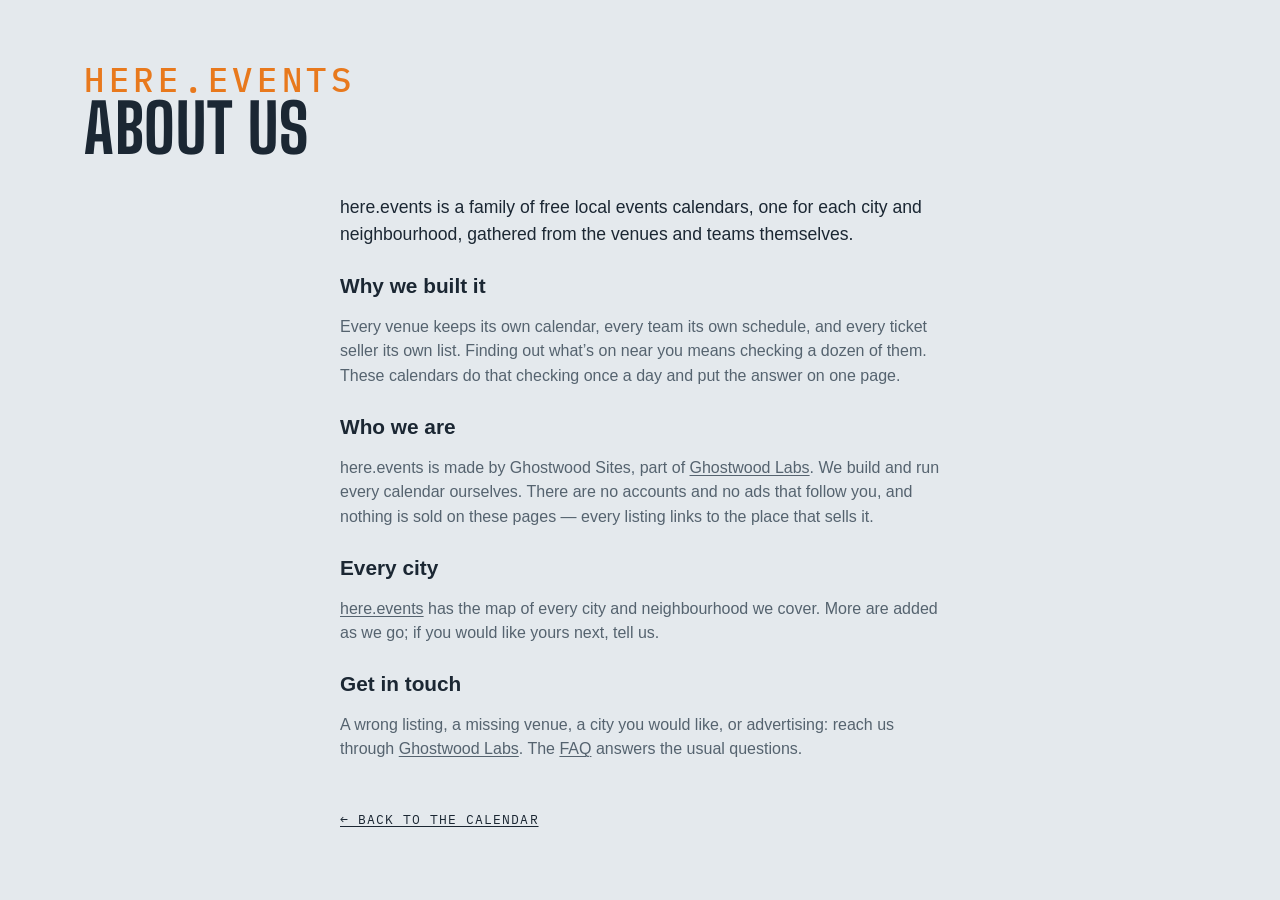
==== site/about.html @ 97870ac3 "Sources and About Us as their own pages, FAQ the same on every site, More Cities centred Co-Authored" ====
<!DOCTYPE html>
<html lang="en">
<head>
<meta charset="utf-8">
<meta name="viewport" content="width=device-width, initial-scale=1, viewport-fit=cover">
<meta name="theme-color" media="(prefers-color-scheme: light)" content="#edf1f4">
<meta name="theme-color" media="(prefers-color-scheme: dark)" content="#141a20">
<script>
  try {
    var t = localStorage.getItem('lqa-theme');
    var PHONE = '(max-width: 640px), (pointer: coarse) and (max-height: 500px)';
    if ((t === 'light' || t === 'dark') && !matchMedia(PHONE).matches) document.documentElement.dataset.theme = t;
  } catch (e) { /* no storage — system it is */ }
</script>
<title>About Us — here.events</title>
<meta name="description" content="About here.events: free local events calendars for each city and neighbourhood, gathered from the venues and teams themselves.">
<link rel="icon" href="favicon.svg" type="image/svg+xml">
<link rel="preconnect" href="https://fonts.googleapis.com">
<link rel="preconnect" href="https://fonts.gstatic.com" crossorigin>
<link href="https://fonts.googleapis.com/css2?family=Big+Shoulders:opsz,wght@10..72,500;10..72,700&family=IBM+Plex+Mono:wght@400;500&display=swap" rel="stylesheet">
<link rel="stylesheet" href="styles.css?v=__V__">
<script src="city.js?v=__V__"></script>
</head>
<body>

<!-- the Ghostwood Labs mark, drawn once; the masthead and the footer <use> it -->
<svg width="0" height="0" style="position:absolute" aria-hidden="true">
  <symbol id="gw-mark" viewBox="0 0 576 576">
    <g fill="none" stroke="currentColor" stroke-width="24" stroke-linecap="round" stroke-linejoin="round">
      <path d="M300.19 51.03A26 26 0 0 1 275.81 51.03L235.63 29.71A26 26 0 0 0 210.57 30.08L103.63 91.02A26 26 0 0 0 90.5 113.61L90.5 161.4A26 26 0 0 1 77.38 183.98L39.62 205.52A26 26 0 0 0 26.5 228.1L26.5 347.9A26 26 0 0 0 39.62 370.48L77.38 392.02A26 26 0 0 1 90.5 414.6L90.5 462.39A26 26 0 0 0 103.63 484.98L210.57 545.92A26 26 0 0 0 235.63 546.29L275.81 524.97A26 26 0 0 1 300.19 524.97L340.37 546.29A26 26 0 0 0 365.43 545.92L472.37 484.98A26 26 0 0 0 485.5 462.39L485.5 414.6A26 26 0 0 1 498.62 392.02L536.38 370.48A26 26 0 0 0 549.5 347.9L549.5 228.1A26 26 0 0 0 536.38 205.52L498.62 183.98A26 26 0 0 1 485.5 161.4L485.5 113.61A26 26 0 0 0 472.37 91.02L365.43 30.08A26 26 0 0 0 340.37 29.71L300.19 51.03Z"/>
      <path d="M288 57.5L288 177.5"/>
      <path d="M288 518.5L288 403.5"/>
      <path d="M90.5 176.5L144.63 204.58A26 26 0 0 0 169.19 204.26L209.58 181.92A26 26 0 0 0 223 159.17L223 101.5L158.5 137.5"/>
      <path d="M485.5 176.5L431.37 204.58A26 26 0 0 1 406.81 204.26L366.42 181.92A26 26 0 0 1 353 159.17L353 101.5L417.5 137.5"/>
      <path d="M157 211L157 287.5"/>
      <path d="M419 211L419 287.5"/>
      <path d="M90.5 399.5L144.63 371.42A26 26 0 0 1 169.19 371.74L209.58 394.08A26 26 0 0 1 223 416.83L223 474.5L158.5 438.5"/>
      <path d="M485.5 399.5L431.37 371.42A26 26 0 0 0 406.81 371.74L366.42 394.08A26 26 0 0 0 353 416.83L353 474.5L417.5 438.5"/>
      <path d="M26.5 288L92 325.5L92 250.5"/>
      <path d="M549.5 288L484 325.5L484 250.5"/>
    </g>
  </symbol>
</svg>

<!-- About us (Steve, 2026-10-29: "Create an about us section just to the left of FAQ, make it work
     the same"): one shared page for every city, word for word, like the FAQ. Styled by .ad-page. -->
<header class="masthead">
  <div class="masthead-text">
    <p class="eyebrow">here.events</p>
    <h1>About Us</h1>
  </div>
</header>
<main class="ad-page about-page">
  <p class="ad-lead">here.events is a family of free local events calendars, one for each city and neighbourhood, gathered from the venues and teams themselves.</p>

  <h2>Why we built it</h2>
  <p>Every venue keeps its own calendar, every team its own schedule, and every ticket seller its own list. Finding out what’s on near you means checking a dozen of them. These calendars do that checking once a day and put the answer on one page.</p>

  <h2>Who we are</h2>
  <p>here.events is made by Ghostwood Sites, part of <a href="https://ghostwoodlabs.com/" rel="noopener">Ghostwood Labs</a>. We build and run every calendar ourselves. There are no accounts and no ads that follow you, and nothing is sold on these pages — every listing links to the place that sells it.</p>

  <h2>Every city</h2>
  <p><a href="https://here.events/">here.events</a> has the map of every city and neighbourhood we cover. More are added as we go; if you would like yours next, tell us.</p>

  <h2>Get in touch</h2>
  <p>A wrong listing, a missing venue, a city you would like, or advertising: reach us through <a href="https://ghostwoodlabs.com/" rel="noopener">Ghostwood Labs</a>. The <a href="faq.html">FAQ</a> answers the usual questions.</p>

  <a class="ad-back" href="./">← Back to the calendar</a>
</main>
</body>
</html>
---- site/styles.css ----
/* Lower Queen Anne Events — overcast-sky palette, marquee display type. */

:root {
  --sky: #e4e9ed;        /* overcast paper (a step down from #edf1f4, Steve 2026-10-12: "a little less glaring") */
  --mist: #f7f9fb;       /* card surface (was pure white) */
  --ink: #1b2733;        /* Puget ink */
  --ink-soft: #55636f;
  --ink-bright: #1b2733; /* the logo: pure white in the dark palette, ink here */
  --line: #c3ccd4;
  --gold: #e8791d;       /* Space Needle "Galaxy Gold" */
  --gold-soft: #fbe9d8;
  /* Color coding is muted (a step back from the pure primaries) and each
     group keeps to its own family so a dot or stripe reads as what it is:
     venues are cool (blue → violet → teal), event types are warm (yellow →
     orange → red → pink). */
  /* venue hues (chips, grid ticks, agenda tags): a sweep from teal through
     blue and violet to magenta, neighbors alternating light and dark */
  /* all three families sit a step back from the pure primaries: the same
     hues, less glare, so the stripes and ticks read after the titles */
  --v-chi: #9e2e2e; --v-baxter: #2e9e4f; --v-orpheum: #6f2e9e; --v-holland: #9e902e; --v-steelhouse: #2e8b9e; --v-astro: #9e2e6b;
  --v-libertyfirst: #4a9e2e; --v-slowdown: #332e9e; --v-waitingroom: #9e532e; --v-werner: #2e9e74; --v-morrison: #952e9e; --v-memorial: #879e2e;
  --v-pinnacle: #2e669e; --v-devaney: #9e2e45; --v-lied: #2e9e37; --v-bourbon: #582e9e; --v-royalgrove: #9e792e; --v-icebox: #2e9e9a;
  --venue-text: 72%;     /* how much of the venue hue the card's venue label keeps (light mode) */
  --tint: 26%;           /* the venue wash behind a series card (light mode; 13% in the dark palette) */
  --row-a: #f3f6f8; --row-b: #d6dde3; /* the list's rows alternate light and dark grey; only a series keeps its venue's hue (Steve, 2026-10-20) */
  /* event-type hues (calendar ticks, agenda right edge): concerts salmon and
     arts crimson keep clear of the brand orange; movies slate = "quiet" */
  --t-concert: #d9664f;
  --t-sports: #d4b106;
  --t-arts: #b8303f;
  --t-movie: #7a8a99;
  --t-community: #d63f9c;
  --t-expo: #2a9d8f;      /* conventions & expos: turquoise, the one hue the types didn't use */
  --t-bar: #c28a12;       /* bar nights: amber, an ale between the sports yellow and concert salmon */
  --alert: #e02b26;       /* cancelled / postponed notes: plain bright red */
  --barh-base: 3.4rem;   /* the pinned filter bar's height (chips 2.25rem + padding) */
  --titleh: 1.7rem;      /* the bar's title line (1.2rem + .5rem gap), added while scrolled */
  --barh: var(--barh-base); /* what the sticky things below the bar offset by */
  --rule: color-mix(in srgb, var(--line), var(--ink-soft)); /* list dividers: a step brighter than --line */
  /* the scorebug (the live game block, .tf-bug): a light panel in this theme, the broadcast's charcoal in the dark one (Steve, 2026-10-12: the charcoal panel on the light card looked bad) */
  --bug-bg: #f9fafb; --bug-frame: #c9d2da; --bug-ink: #1b2733; --bug-soft: #55636f; --bug-dim: #7c8894; --bug-rowline: #d5dce3; --bug-off: #b3bcc5; --bug-muted: #6b7784; --bug-score-bg: #ffffff; --bug-shadow: rgba(15, 25, 35, .10); --bug-redzone: #c8261f;
  --bug-bw: 1px; --frame: var(--line); --frame-w: 1px; /* the game block's frame and the bug's rules: hairlines in the card's line colour here, the 2px broadcast frame in the dark theme (Steve, 2026-10-12: "soften … the borders in general") */
  --cell-mix: 22%; --cell-ink: var(--ink); --cell-bar: 4px; --cell-shadow: none; /* the bug's team cells: a wash of the club colour with a bar of it at the left and ink type, instead of the solid cell ("soften the colors here") */
  --tick-mix: var(--ink); --tick-pct: 65%; /* the refresh countdown ring: the club's colour mixed toward ink here, toward white on the dark ground (the mix itself is written in the .tf-refresh rule: a token holding var(--team-2) would resolve here on :root, where no club colour exists, and come out empty) */
  --dot: color-mix(in srgb, var(--ink-soft) 40%, transparent); /* the dotted underline under the watch strip's links */
  --display: "Big Shoulders", "Arial Narrow", sans-serif;
  --body: -apple-system, BlinkMacSystemFont, "Segoe UI", "Helvetica Neue", sans-serif;
  --mono: "IBM Plex Mono", ui-monospace, Menlo, monospace;
}
/* Dark palette. Applies when the system prefers dark and the visitor hasn't
   picked Light, or whenever they've picked Dark (the toggle sets
   data-theme on <html>; "system" leaves it unset). The two blocks must
   stay identical — CSS has no way to give one ruleset two unrelated
   conditions. */
@media (prefers-color-scheme: dark) {
  :root:not([data-theme="light"]) {
    color-scheme: dark;
    --sky: #141a20; --mist: #1d252e; --ink: #e8edf1; --ink-soft: #9aa7b2; --ink-bright: #ffffff;
    --line: #333f4a; --gold: #f08a33; --gold-soft: #3a2a1a;
    --v-chi: #ea8686; --v-baxter: #86eaa3; --v-orpheum: #c086ea; --v-holland: #eadd86; --v-steelhouse: #86d9ea; --v-astro: #ea86bc;
    --v-libertyfirst: #9fea86; --v-slowdown: #8a86ea; --v-waitingroom: #eaa786; --v-werner: #86eac4; --v-morrison: #e186ea; --v-memorial: #d5ea86;
    --v-pinnacle: #86b7ea; --v-devaney: #ea869a; --v-lied: #86ea8e; --v-bourbon: #ab86ea; --v-royalgrove: #eac886; --v-icebox: #86eae6;
    --venue-text: 100%; --tint: 13%;
    --row-a: #1e252c; --row-b: #2c343c;
    --t-concert: #f0806a; --t-sports: #f2d21b; --t-arts: #d63a4f;
    --t-movie: #8b9db0; --t-community: #e660a8; --t-expo: #4fd1c5; --t-bar: #e3ad3c; --alert: #ff4b3e;
    --bug-bg: #2b2d30; --bug-frame: #c9cdd2; --bug-ink: #f4f4f4; --bug-soft: #d5d8dc; --bug-dim: #b9bec4; --bug-rowline: #5c6167; --bug-off: #6a6d72; --bug-muted: #4a4f56; --bug-score-bg: #fafafa; --bug-shadow: rgba(0, 0, 0, .35); --bug-redzone: #ff7b7b;
  --bug-bw: 2px; --frame: var(--ink-soft); --frame-w: 2px; --cell-mix: 100%; --cell-ink: #fff; --cell-bar: 0px; --cell-shadow: 0 1px 2px rgba(0, 0, 0, .5);
    --bug-bw: 2px; --frame: var(--ink-soft); --frame-w: 2px; --cell-mix: 100%; --cell-ink: #fff; --cell-bar: 0px; --cell-shadow: 0 1px 2px rgba(0, 0, 0, .5);
    --tick-mix: white; --tick-pct: 45%;
    --dot: color-mix(in srgb, var(--ink-soft) 60%, transparent);
  }
}
:root[data-theme="dark"] {
  color-scheme: dark;
  --sky: #141a20; --mist: #1d252e; --ink: #e8edf1; --ink-soft: #9aa7b2; --ink-bright: #ffffff;
  --line: #333f4a; --gold: #f08a33; --gold-soft: #3a2a1a;
  --v-chi: #ea8686; --v-baxter: #86eaa3; --v-orpheum: #c086ea; --v-holland: #eadd86; --v-steelhouse: #86d9ea; --v-astro: #ea86bc;
  --v-libertyfirst: #9fea86; --v-slowdown: #8a86ea; --v-waitingroom: #eaa786; --v-werner: #86eac4; --v-morrison: #e186ea; --v-memorial: #d5ea86;
  --v-pinnacle: #86b7ea; --v-devaney: #ea869a; --v-lied: #86ea8e; --v-bourbon: #ab86ea; --v-royalgrove: #eac886; --v-icebox: #86eae6;
  --venue-text: 100%; --tint: 13%;
  --row-a: #1e252c; --row-b: #2c343c;
  --t-concert: #f0806a; --t-sports: #f2d21b; --t-arts: #d63a4f;
  --t-movie: #8b9db0; --t-community: #e660a8; --t-expo: #4fd1c5; --t-bar: #e3ad3c; --alert: #ff4b3e;
  --bug-bg: #2b2d30; --bug-frame: #c9cdd2; --bug-ink: #f4f4f4; --bug-soft: #d5d8dc; --bug-dim: #b9bec4; --bug-rowline: #5c6167; --bug-off: #6a6d72; --bug-muted: #4a4f56; --bug-score-bg: #fafafa; --bug-shadow: rgba(0, 0, 0, .35); --bug-redzone: #ff7b7b;
  --tick-mix: white; --tick-pct: 45%;
  --dot: color-mix(in srgb, var(--ink-soft) 60%, transparent);
}
:root[data-theme="light"] { color-scheme: light; }

* { box-sizing: border-box; }
html { scroll-behavior: smooth; overflow-x: clip; } /* clip: the footer bleeds to the viewport edges */
@media (prefers-reduced-motion: reduce) { html { scroll-behavior: auto; } }
/* the page is 62rem wide, and steps wider on big screens so event names
   get a single line: the calendar column is fixed, so all of the extra
   width goes to the cards (the footer line follows) */
:root { --pagew: 62rem; }
@media (min-width: 1180px) { :root { --pagew: 72rem; } }
@media (min-width: 1360px) { :root { --pagew: 80rem; } }
body {
  /* no bottom padding: the sticky footer is the page's last thing, and any
     padding here would show as a blank band under it once the list is short.
     A column flex at least a viewport tall, so a short page (the Teams view
     with one team) still puts the footer at the bottom edge */
  display: flex; flex-direction: column; min-height: 100vh; min-height: 100dvh;
  margin: 0 auto; padding: 0 1.25rem; max-width: var(--pagew);
  background: var(--sky); color: var(--ink);
  font: 16px/1.55 var(--body);
}
/* flex items refuse to shrink below their content's minimum width, so one
   unwrappable line (a TV listing, the compact bar's title) would push a whole
   section past a phone's edge; let them shrink like blocks */
body > * { min-width: 0; }
a { color: inherit; text-underline-offset: 2px; }
:focus-visible { outline: 2px solid var(--ink-soft); outline-offset: 2px; }

/* ---- masthead ---- */
.masthead {
  display: flex; flex-wrap: wrap; gap: 1.5rem; align-items: flex-end;
  justify-content: space-between; padding: 2.5rem 0 1rem;
}
.eyebrow {
  font-family: var(--mono); font-size: .8rem; letter-spacing: .12em;
  text-transform: uppercase; color: var(--gold); margin: 0 0 .3rem;
}
h1 {
  font-family: var(--display); font-weight: 700; font-size: clamp(2.6rem, 7vw, 4.2rem);
  line-height: .92; text-transform: uppercase; letter-spacing: .01em; margin: 0;
}
.masthead-text { min-width: 0; max-width: 100%; } /* a flex item would grow to its widest line and push past a phone's edge */
/* "More Cities" (See All until 2026-10-13, Other Places until 2026-10-18): the pill before the theme pill, to the same map (Steve, 2026-10-12); in the pinned bar the chip's text folds away and the map glyph stays */
/* Add To My Calendar: the first of the masthead's tools (Steve, 2026-10-26, "should move here" — beside More Cities; in the bar from 2026-09-16 until then), sized like the More Cities pill beside it */
.masthead-tools #subscribeBtn { order: 3; display: inline-flex; align-items: center; gap: .45rem; min-height: calc(1.7rem + 8px); padding: 0 .95em; }
.masthead-tools #subscribeBtn svg { width: 1rem; height: 1rem; flex: none; }
.masthead-tools #subscribeBtn:hover { border-color: var(--ink-soft); }
.bar-title .masthead-tools #subscribeBtn { min-height: 1.7rem; padding: 0 .5em; } /* icon-only in the title line, like the pill (the label rule is .bar-title .masthead-tools .chip span) */
.masthead-tools .see-all { order: 4; display: inline-flex; align-items: center; gap: .45rem; min-height: calc(1.7rem + 8px); padding: 0 .95em; text-decoration: none; }
.masthead-tools .see-all svg { width: 1rem; height: 1rem; fill: none; stroke: currentColor; stroke-width: 1.6; stroke-linejoin: round; stroke-linecap: round; }
.masthead-tools .see-all:hover { border-color: var(--ink-soft); }
.bar-title .masthead-tools .see-all { min-height: 1.7rem; padding: 0 .5em; }
/* the mark and the name as one thing: the mark stretches to the text's
   height (eyebrow + title) and keeps square, in the footer mark's white */
.masthead { --mast-title: clamp(2.6rem, 7vw, 4.2rem); } /* the title's size; the eyebrow and the mark are cut from it */
.masthead h1 { font-size: var(--mast-title); }
/* the picture (Steve, 2026-09-21: line art, the Needle's crown the focus):
   the top of the Space Needle from the Highsmith aerial, traced to single
   smooth lines at build (a gradient-magnitude pass over the photo, see the
   memory note), a 4.5:1 window from the spire tip to the Queen Anne treeline
   with the Needle centred and the Cascades ridge behind
   (design/lqa-masthead-lines-gen.py). The
   drawing is a luminance mask (masthead-lines.png, white = line) over a box
   of ink, so the lines are the palette's own ink in either theme. A band
   behind the masthead, the Needle toward the right, dissolving into the page
   on every side — no hard edge where the art stops (Steve, 2026-09-21) */
.masthead { min-height: 11rem; overflow: hidden; isolation: isolate; } /* a slim band (Steve, 2026-09-20: minimal) */
.masthead-photo { /* the drawing fills the gap between the name and the theme pill (Steve, 2026-10-05: "in all the modes try to make it fill this space"): a flex item between them, as tall as the band (the negative margins reach over the band's padding) */
  order: 1; flex: 1 1 0; align-self: stretch; min-width: 0; z-index: -1;
  margin: -2.5rem 0 -1rem; pointer-events: none;
  background: #fff; opacity: .9; /* white lines on the dark palette, black on the light one (Steve: "white and black with antialiasing") */
  -webkit-mask-image: url(masthead-lines.png), linear-gradient(to right, transparent 0%, #000 10%, #000 92%, transparent 100%), linear-gradient(to bottom, #000 0%, #000 58%, transparent 100%);
  mask-image: url(masthead-lines.png), linear-gradient(to right, transparent 0%, #000 10%, #000 92%, transparent 100%), linear-gradient(to bottom, #000 0%, #000 58%, transparent 100%);
  -webkit-mask-size: auto 100%, 100% 100%, 100% 100%; mask-size: auto 100%, 100% 100%, 100% 100%; /* the drawing at the band's height, however wide the gap: the Needle stays whole, the ridge beside it shows as far as the gap allows */
  -webkit-mask-position: 50% 0%, 0 0, 0 0; mask-position: 50% 0%, 0 0, 0 0; /* the Needle is at the drawing's centre, so its spire is the centre of the gap at every width (Steve, 2026-10-05: "make the center the top of the needle") */
  -webkit-mask-repeat: no-repeat; mask-repeat: no-repeat;
  mask-mode: luminance, alpha, alpha;
  -webkit-mask-composite: source-in; mask-composite: intersect;
}
.masthead-tools { order: 2; }
:root[data-theme="light"] .masthead-photo { background: #000; opacity: .7; }
@media (prefers-color-scheme: light) { :root:not([data-theme="dark"]) .masthead-photo { background: #000; opacity: .7; } }
.masthead-text { position: relative; }
.masthead .eyebrow { font-size: calc(var(--mast-title) * .5); font-weight: 500; letter-spacing: .14em; margin-bottom: .1rem; line-height: 1; } /* "Seattle": half the title's size (Steve, 2026-09-16: twice the quarter it was), a shade bolder */
/* the masthead's tools (Steve, 2026-09-14): Add To My Calendar (back here
   2026-10-26), the More Cities pill and the theme pill at the masthead's
   right end — the bar below keeps its room for the switch, filters, search,
   the clubs and the season calendar chip */
.masthead { position: relative; }
.masthead-tools { display: flex; align-items: center; gap: .6rem; flex: none; margin-left: auto; }
.sub { color: var(--ink-soft); max-width: 34rem; margin: .8rem 0 0; }

.updated { /* the "Updated …" stamp: an eyebrow line under the title, spaced like the one above it */
  margin: .3rem 0 0; min-height: 1em;
}
/* Solid-ink pill with the page background as its text — a dark pill in
   light mode, a light one in dark — softened on hover (the event sheet's
   Tickets button). */
.btn-cal {
  display: inline-flex; align-items: center; gap: .55em; margin: auto 0;
  font: 600 1rem/1 var(--body); color: var(--sky); background: var(--ink);
  border: 0; border-radius: 999px; padding: .85em 1.4em .85em 1.15em; cursor: pointer;
  transition: background .15s, color .15s;
}
.btn-cal svg { width: 1.15em; height: 1.15em; flex: none; }
.btn-cal:hover { background: var(--ink-soft); color: var(--sky); }
/* the subscribe pop: app.js placeSubscribePop fixes it under the masthead's
   Add To My Calendar button (right edges aligned); these are the fallback
   position and the look */
.pop {
  position: absolute; right: 0; top: calc(100% + 1.1rem); z-index: 10;
  width: min(18rem, 100%); background: var(--mist); border: 1px solid var(--line);
  border-radius: 8px; padding: 1rem 1.1rem; box-shadow: 0 8px 28px rgba(15, 25, 35, .18);
  font-size: .92rem;
}
.pop p { margin: 0 0 .6rem; }
.pop > :last-child { margin-bottom: 0; }
/* everything in the pop sits on one centre line: the checkbox row, the
   three named calendar tiles, the QR / Copy Link chips, then the note */
.pop-tiles { display: grid; grid-template-columns: repeat(3, 4.6rem); justify-content: center; gap: .6rem; margin: 0 0 .7rem; }
.pop-tools { display: flex; justify-content: center; gap: .5rem; margin: 0 0 .9rem; }
.pop-tools .chip { display: inline-flex; align-items: center; gap: .4rem; text-decoration: none; padding: .45em .85em; }
.pop-tools .chip svg { width: 1rem; height: 1rem; flex: none; color: var(--gold); }
.pop-tools .chip:hover { border-color: var(--ink-soft); }
/* Copy Link: a check replaces the icon for a moment after copying */
.pop-tools .chip.is-done svg { display: none; }
.pop-tools .chip.is-done::before { content: "✓"; font-weight: 700; line-height: 1; }
.qr-panel { text-align: center; margin-bottom: .6rem; }
#qrImg {
  display: inline-block; width: 170px; height: 170px;
  background: #fff; padding: 6px; border-radius: 8px;
}
#qrImg svg { display: block; width: 100%; height: 100%; }
/* a tile: the service's icon over its name */
.tile {
  display: grid; justify-items: center; gap: .4rem;
  padding: .6rem .3rem .5rem; border: 1px solid var(--line); border-radius: 10px;
  background: var(--sky); text-decoration: none; color: var(--ink-soft);
}
.tile-logo { width: 2.4rem; height: 2.4rem; border-radius: 8px; object-fit: contain; }
.tile span { font-family: var(--mono); font-size: .62rem; text-transform: uppercase; letter-spacing: .08em; line-height: 1; }
.tile:hover { border-color: var(--ink-soft); color: var(--ink); }
/* ---- filter bar: one row of matching chips ---- */
/* Funnel (filters), Reset, Copy link, Add To Calendar, then the theme toggle
   at the right end. position: relative makes the bar the box the subscribe
   pop hangs from. */
.filterbar {
  display: flex; flex-wrap: nowrap; gap: .6rem; align-items: center;
  margin: .75rem 0 0; position: relative;
}
.filterbar > * { flex-shrink: 0; }
.filterbar .chip {
  display: inline-flex; align-items: center; gap: .45rem; min-height: 2.25rem;
  position: relative; /* for the visually-hidden labels in .is-tight */
}
.filterbar .chip svg { width: 1rem; height: 1rem; flex: none; }
.filterbar .chip:not(:disabled):hover { border-color: var(--ink-soft); }
/* the funnel's chevron is the panel's open/closed indicator. Its outline is
   deliberately the same whether or not a filter is active — Reset lighting
   up is the "something's filtered" signal. */
/* The bar can't wrap. When its content wouldn't fit — app.js measures and
   sets .is-tight — the view switch's words go (see .view-toggle); the labeled
   Add To My Calendar chip that used to shed its label here left the bar for
   the masthead 2026-10-26. */
/* the Teams chip is a switch: solid while its view is on show */
/* the view switch: list | month | home teams, a three-stop pill like the theme's (same rules, .view-toggle) */
.view-toggle[data-active="month"] .theme-knob { left: calc(3px + var(--tt)); }
.view-toggle[data-active="teams"] .theme-knob { left: calc(3px + 2 * var(--tt)); }
.view-toggle button[aria-checked="true"] { color: var(--sky); }
/* while the Teams view is up the agenda's own controls step aside — the
   filters, search, the Today floater, Add To Calendar and the phone's calendar chip */
html.teams-open .search-wrap,
html.teams-open .cal-toggle { display: none; } /* Add To Calendar stays: in Teams mode it offers the club's season feed */
html.teams-open #calToday { display: none; }
.cal-side:not(.is-float) .cal { margin-bottom: 1.6rem; } /* room for the TODAY tab below the docked card */
/* the search box: a chip that takes typing, a magnifier at its right end and
   no placeholder; it gives up width first when the row gets tight */
.filterbar .search-wrap { position: relative; display: flex; flex: 1 1 10rem; min-width: 10rem; max-width: none; } /* the whole of the row's slack (Steve, 2026-10-24, "span the full width"; capped at 28rem from 2026-09-15 until then) */ /* takes whatever room the row has left, never less than a word's worth: the chips drop their labels first (is-tight) */
#searchBox {
  width: 100%; font: 500 .85rem/1 var(--body); color: var(--ink); background: var(--mist);
  border: 1px solid var(--line); border-radius: 999px; padding: .5em 2.4em .5em .95em; min-height: 2.25rem;
  -webkit-appearance: none; appearance: none;
}
#searchBox::-webkit-search-cancel-button { margin-right: .2em; }
/* hover and focus both just brighten the edge — no orange ring on a text box */
#searchBox:hover { border-color: var(--ink-soft); }
#searchBox:focus, #searchBox:focus-visible { outline: none; border-color: var(--ink); }
.search-wrap svg {
  position: absolute; right: .85rem; top: 50%; width: 1rem; height: 1rem;
  transform: translateY(-50%); color: var(--ink-soft); pointer-events: none;
}
/* Right end of the bar, left to right: the calendar chip (narrow layouts
   only), then the season calendar chip (DOM order keeps the chips together;
   flex order places them); the search box grows to fill the gap before them.
   Add To My Calendar was the bar's last chip from 2026-09-16 to 2026-10-26. */
#calToggle { order: 2; }
#viewToggle { order: -1; } /* the view switch leads the bar in either mode (Steve, 2026-09-14) */
/* light / dark: a two-stop pill at the bar's right end, the ink knob
   sliding under the stop in effect (the system's side until a click) */
.theme-toggle {
  position: relative; display: inline-flex; order: 5;
  padding: 3px; border: 1px solid var(--line); border-radius: 999px; background: var(--mist);
}
.theme-toggle { --tt: 2rem; cursor: pointer; } /* stop width — wider on phones for the tap target; the rim and the knob are click targets too (a press anywhere steps the pill) */
.theme-toggle button {
  position: relative; z-index: 1; width: var(--tt); height: 1.7rem; cursor: pointer;
  background: none; border: 0; padding: 0; color: var(--ink-soft); border-radius: 999px;
  display: grid; place-items: center;
}
.theme-toggle button svg { width: 1rem; height: 1rem; }
.theme-toggle button[aria-checked="true"] { color: var(--sky); } /* still a click target: any stop flips */
.theme-toggle button:not([aria-checked="true"]):hover { color: var(--ink); }
.theme-knob {
  position: absolute; top: 3px; left: 3px; width: var(--tt); height: calc(100% - 6px);
  border-radius: 999px; background: var(--ink); transition: left .18s; /* ink knob, page-colored icon — like a checked box */
}
.theme-toggle[data-active="dark"] .theme-knob { left: calc(3px + var(--tt)); }
.theme-toggle[data-active="system"] .theme-knob { left: calc(3px + 2 * var(--tt)); }
@media (prefers-reduced-motion: reduce) { .theme-knob { transition: none; } }
/* the view stops carry their words — List · Month · Teams — while the bar has room (Steve, 2026-10-24,
   "span the full width … display text for the icons if there is space"; Kona first, every city the same day):
   is-tight (app.js fitFilterBar / fitTeamStrip) drops them back to icons, and the ink knob is measured under
   the lit stop by app.js placeKnob (--knob-x/--knob-w), whatever its width. After the .theme-toggle rules so
   width: auto wins. */
.view-toggle button { width: auto; min-width: var(--tt); padding: 0 .7rem 0 .55rem; gap: .4rem; display: inline-flex; align-items: center; justify-content: center; }
.view-toggle .vt-label { font: 500 .8rem/1 var(--body); letter-spacing: .01em; white-space: nowrap; }
.filterbar.is-tight .view-toggle button { padding: 0; width: var(--tt); }
.filterbar.is-tight .vt-label { display: none; }
.view-toggle[data-active] .theme-knob { left: var(--knob-x, 3px); width: var(--knob-w, var(--tt)); transition: left .18s, width .18s; }
@media (prefers-reduced-motion: reduce) { .view-toggle[data-active] .theme-knob { transition: none; } }
/* the Filter button rides at the end of the view pill, past a hairline, in every mode (Steve, 2026-10-24,
   "for all sites, and modes combine these"): icon + word like the stops, the word going with is-tight; while
   the panel is open it wears the ink like a knob of its own. It is not a stop: the knob never moves to it. */
.view-toggle .vt-filter { width: auto; min-width: var(--tt); padding: 0 .7rem 0 .55rem; } /* a stop like the others — no divider (Steve, 2026-10-24: "vert lines should be consistent") */
.filterbar.is-tight .view-toggle .vt-filter { width: auto; padding: 0 .35rem 0 .4rem; }
.view-toggle .vt-filter[aria-expanded="true"], .view-toggle .vt-filter[aria-expanded="true"]:hover { background: var(--ink); color: var(--sky); border-radius: 999px; }
/* the bar stays pinned at the top while the list scrolls (--barh is its
   height — the month dividers and the calendar strip stick just below it);
   the panel floats open under it, over the content, which stays put */
.filter-area {
  position: sticky; top: 0; z-index: 30; background: var(--sky);
  padding: .55rem 0 .6rem; margin-top: .2rem;
}
.filter-area .filterbar { margin: 0; }
/* the pinned bar's title: one slim line above the chips in the masthead's
   face, shown once the masthead itself has scrolled off; --titleh is what
   it adds to the bar, and html.is-scrolled adds that to --barh */
.bar-title { /* one size for all three parts */
  display: flex; align-items: baseline; gap: .9rem; white-space: nowrap;
  font-family: var(--display); font-weight: 700; font-size: 1.1rem; line-height: 1.2rem;
  text-transform: uppercase; letter-spacing: .02em; margin: 0 0 .5rem;
}
.bar-title[hidden] { display: none; } /* an author display beats the UA [hidden] rule */
.eyebrow[hidden], .bar-eyebrow[hidden] { display: none; } /* an empty eyebrow (a city with no neighbourhood) takes no room */
.bar-name { min-width: 0; overflow: hidden; text-overflow: ellipsis; } /* the title gives way first */
.bar-eyebrow { /* "Seattle" and "Updated …" in the masthead's eyebrow face */
  flex: none; font-family: var(--mono); font-weight: 400; letter-spacing: .08em; color: var(--gold);
}
#barUpdated { display: none; } /* the stamp is the footer's alone (Steve, 2026-09-16) */
html.is-scrolled { --titleh: 2.2rem; --barh: calc(var(--barh-base) + var(--titleh)); } /* the title line carries the masthead's tools while scrolled (app.js markStuck moves them): 1.7rem chips + the .5rem gap */
/* the tools in the title line: icon-only chips a size down, the theme pill scaled to match, at the line's right end (the pop still hangs from the bar below) */
.bar-title .masthead-tools { align-self: center; margin-left: auto; gap: .4rem; }
.bar-title .masthead-tools .chip { min-height: 1.7rem; padding: .2em .5em; }
.bar-title .masthead-tools .chip span { position: absolute; width: 1px; height: 1px; overflow: hidden; clip: rect(0 0 0 0); white-space: nowrap; }
.bar-title .masthead-tools .chip svg { width: 1rem; height: 1rem; }
.bar-title .theme-toggle { zoom: .8; }
.filter-panel {
  position: absolute; left: 0; right: 0; top: calc(100% + .5rem); z-index: 20;
  background: var(--mist); border: 1px solid var(--line);
  border-radius: 10px; padding: 1rem 1.1rem;
  box-shadow: 0 12px 36px rgba(0, 0, 0, .3);
  max-height: calc(100vh - 8rem); max-height: calc(100dvh - 8rem); overflow-y: auto;
}
/* Kayak-style panel: columns of checkbox rows, Select all | Clear all links
   per group, an "only" link on hover, and an event count on the right. */
/* the groups sit in columns with a rule between them (a rule above, on
   phones, where they stack) */
.fp-cols { display: grid; grid-template-columns: repeat(auto-fit, minmax(18rem, 1fr)); gap: 1.25rem 0; } /* wide enough that no name wraps; tablets get two columns */
.fp-group { padding: 0 1.25rem; min-width: 0; } /* columns share the width evenly; a long name clips with an ellipsis rather than pushing the next column out of the panel (2026-10-18, the neighbourhood rows) */
.fp-group:first-child { padding-left: 0; }
.fp-group:last-child { padding-right: 0; }
.fp-group + .fp-group { border-left: 1px solid var(--line); }
@media (max-width: 640px) {
  .fp-group { padding: 0; }
  .fp-group + .fp-group { border-left: 0; border-top: 1px solid var(--line); padding-top: 1.1rem; }
}
/* top row: preset chips (the lit one matches the current state) with the
   Sold Out and Holidays switches pushed to the right. They are switches, not
   allow boxes like the rows below (one narrows the list, one adds days), so
   they wear a pill-and-knob face instead of the tick box */
.fp-switch { position: relative; display: flex; align-items: center; gap: .5rem; cursor: pointer; }
.fp-switch input { position: absolute; opacity: 0; width: 1px; height: 1px; }
.sw {
  flex: none; width: 2rem; height: 1.15rem; position: relative;
  border: 1.5px solid var(--ink-soft); border-radius: 1rem; background: var(--mist);
  transition: background .15s, border-color .15s;
}
.sw::after {
  content: ""; position: absolute; top: .1rem; left: .1rem; width: .75rem; height: .75rem;
  border-radius: 50%; background: var(--ink-soft); transition: transform .15s, background .15s;
}
.fp-switch input:checked + .sw { background: var(--ink); border-color: var(--ink); }
.fp-switch input:checked + .sw::after { transform: translateX(.85rem); background: var(--mist); }
.fp-switch:hover .sw { border-color: var(--ink); }
.fp-switch input:focus-visible + .sw { outline: 2px solid var(--ink-soft); outline-offset: 2px; }
.fp-top { display: flex; align-items: center; gap: 1rem; padding: 0 1.25rem; margin: 0 0 1.1rem; }
/* one row that scrolls sideways at every width, never wraps (Steve,
   2026-09-22); a right-edge fade (.is-more-right, app.js presetEdge) says
   more chips sit beyond the edge and lifts once scrolled to the end */
.fp-presets { display: flex; flex-wrap: nowrap; align-items: center; gap: .4rem; flex: 1; min-width: 0; overflow-x: auto; scrollbar-width: none; padding: 2px 0; scroll-padding: 0 1rem; }
.fp-presets::-webkit-scrollbar { display: none; }
.fp-presets.is-more-right { -webkit-mask-image: linear-gradient(to right, #000 calc(100% - 2.6rem), transparent); mask-image: linear-gradient(to right, #000 calc(100% - 2.6rem), transparent); }
.fp-preset { flex: none; }
.fp-soldout { margin-left: auto; white-space: nowrap; flex: none; }
.fp-holidays { white-space: nowrap; flex: none; }
.fp-preset { font-size: .8rem; padding: .4em .85em; min-height: 2rem; }
.fp-preset:hover { border-color: var(--ink-soft); }
.fp-preset.is-on { background: var(--ink); color: var(--sky); border-color: var(--ink); }
.fp-group h3 {
  white-space: nowrap; /* never wraps (Steve, 2026-09-22) */
  font-family: var(--mono); font-size: .68rem; text-transform: uppercase;
  letter-spacing: .1em; color: var(--ink); margin: 0 0 .35rem; font-weight: 700; /* bold, ink (Steve, 2026-09-22) */
  display: flex; align-items: baseline; gap: .6rem;
}
/* All · None at the heading's right end: plain words in the heading's own face, not chips */
.fp-allnone { margin-left: auto; display: inline-flex; align-items: baseline; gap: .35rem; font-weight: 500; color: var(--ink-soft); } /* the links stay quiet next to the bold title */
.fp-allnone i { font-style: normal; opacity: .6; }
.fp-set { font: inherit; letter-spacing: inherit; text-transform: inherit; color: var(--ink-soft); background: none; border: 0; padding: 0; cursor: pointer; text-decoration: underline; text-decoration-color: color-mix(in srgb, var(--ink-soft) 50%, transparent); text-underline-offset: 2px; }
.fp-set:hover { color: var(--ink); text-decoration-color: currentColor; }
.fp-list { display: flex; flex-direction: column; }
.fp-list + h3 { margin-top: 1rem; } /* a second group stacked in the same column */
.fp-list[hidden] + h3 { margin-top: 0; } /* a group folded away leaves the next heading level with the other columns' */
.fp-row { display: flex; align-items: center; gap: .5rem; padding: .3rem .35rem; border-radius: 6px; }
.fp-row:hover { background: var(--sky); }
.fp-check { position: relative; display: flex; align-items: center; gap: .6rem; cursor: pointer; min-width: 0; }
/* the Show | Hide pair at the row's end (Steve, 2026-09-22, third pass):
   two small words joined into one pill. Neither lit = no preference; the
   lit one is ink. Hide lit strikes the row's name */
.fp-seg { flex: none; display: inline-flex; margin-left: auto; border: 1.5px solid var(--line); border-radius: 999px; background: var(--mist); overflow: hidden; }
.fp-seg-b {
  font: inherit; font-size: .68rem; line-height: 1; letter-spacing: .02em; color: var(--ink-soft);
  background: none; border: 0; padding: .28rem .55rem; margin: 0; cursor: pointer;
}
.fp-seg-b + .fp-seg-b { border-left: 1.5px solid var(--line); }
.fp-seg-b:hover { color: var(--ink); background: color-mix(in srgb, var(--ink) 8%, transparent); }
.fp-seg-b[aria-pressed="true"] { color: var(--mist); background: var(--ink); }
.fp-seg-b:focus-visible { outline: 2px solid var(--ink-soft); outline-offset: 2px; }
.fp-check:hover .fp-name { color: var(--ink); }
.fp-name { font-size: .88rem; display: flex; align-items: center; gap: .45rem; white-space: nowrap; min-width: 0; }
.fp-name > * { overflow: hidden; text-overflow: ellipsis; } /* never wraps; a too-narrow column clips with an ellipsis */
.fp-name a { text-decoration-color: var(--line); }
.fp-name a:hover { text-decoration-color: var(--ink-soft); }
.fp-row:has(.fp-seg[data-mode="ex"]) .fp-name { opacity: .55; } /* a hidden row reads dimmed — the colour change alone, no strike-through (Steve, 2026-10-05) */
/* a city-wide site folds its column by neighbourhood (seattle-events, 2026-10-18): the neighbourhood's row carries a chevron that
   opens the rooms under it, indented behind a hairline; its Show | Hide pair works every room at once */
.fp-hood .fp-name { font-weight: 600; }
.fp-fold { flex: none; width: 1.15rem; height: 1.15rem; display: inline-flex; align-items: center; justify-content: center; border: 0; border-radius: 4px; background: none; padding: 0; margin: 0 -.1rem 0 -.2rem; color: var(--ink-soft); cursor: pointer; }
.fp-fold:hover { color: var(--ink); background: color-mix(in srgb, var(--ink) 8%, transparent); }
.fp-fold svg { width: .72rem; height: .72rem; transition: transform .15s; }
.fp-fold[aria-expanded="true"] svg { transform: rotate(90deg); }
.fp-sub { display: flex; flex-direction: column; margin: 0 0 .25rem 1rem; padding-left: .3rem; border-left: 1px solid var(--line); }
.fp-sub[hidden] { display: none; }
.fp-tail .fp-name { color: var(--ink-soft); font-style: italic; } /* the "More rooms" row at a group's foot: the rooms the usual view hides, folded (2026-10-18) */
.fp-tail:has(.fp-seg[data-mode="ex"]) .fp-name { opacity: 1; } /* it is usually all-Hide; dimming it too would make it vanish */
/* three groups — the two venue lists (Lower Queen Anne the wider), Teams
   (Steve, 2026-09-20; Capacity rows dropped 2026-09-22) */
@media (min-width: 641px) and (max-width: 899px) { .fp-tree .fp-cols { grid-template-columns: 1.1fr 1fr; } .fp-tree .fp-group:nth-child(3) { grid-column: 1; border-left: 0; padding-left: 0; padding-right: 1.25rem; border-top: 1px solid var(--line); padding-top: 1rem; margin-top: -.25rem; } } /* tablets: two columns, Teams under Lower Queen Anne (three squeezed the headings into wraps) */
@media (min-width: 900px) { .fp-tree .fp-cols { grid-template-columns: 1.15fr 1fr 1fr; } .fp-tree { right: auto; width: min(100%, 58rem); } } /* three columns of about twelve rows each (Festivals under Home Teams, 2026-10-05); the panel no wider than they need — it used to run the toolbar's width and stretch the rows across it (Steve: "feel free to shrink the width of the filter pop up") */
.fp-note { font-family: var(--mono); font-size: .66rem; color: var(--ink-soft); letter-spacing: .04em; margin-left: .35rem; } /* a band's seat range after its name */
.chip {
  font: 500 .85rem/1 var(--body); cursor: pointer; border-radius: 999px;
  padding: .5em .95em; background: var(--mist); color: var(--ink);
  border: 1px solid var(--line);
}

/* ---- agenda layout: list + docked mini calendar ---- */
.agenda { margin-top: 1.6rem; }
/* the view note: one plain line above the list while the view is not the
   usual one, the way back at its right (app.js renderViewNote) */
.view-note { display: flex; align-items: center; gap: .8rem; flex-wrap: wrap; margin: 0 0 1.1rem; padding: .55rem .9rem; border: 1px solid var(--line); border-radius: 10px; background: var(--mist); font-size: .88rem; }
.fp-group h3[hidden], .fp-list[hidden] { display: none; } /* a group with no rows in this city folds away with its heading (the flex displays above would otherwise beat [hidden]; Steve, 2026-10-11) */
.view-note[hidden] { display: none; }
.view-note .chip { margin-left: auto; font-size: .78rem; padding: .3em .75em; min-height: 1.9rem; }
/* the toast: a word above the footer after hiding something from the sheet, with Undo */
.toast { position: fixed; left: 50%; bottom: calc(3.6rem + env(safe-area-inset-bottom)); transform: translateX(-50%); z-index: 40; display: flex; align-items: center; gap: 1rem; padding: .6rem .6rem .6rem 1rem; border-radius: 999px; background: var(--ink); color: var(--sky); font-size: .88rem; box-shadow: 0 12px 36px rgba(0, 0, 0, .35); max-width: calc(100vw - 2rem); }
.toast[hidden] { display: none; }
.toast button { font: 700 .82rem/1 var(--body); color: var(--gold); background: none; border: 1px solid color-mix(in srgb, var(--sky) 35%, transparent); border-radius: 999px; padding: .45em .9em; cursor: pointer; }
.toast button:hover { border-color: var(--sky); }
.agenda, .teams { margin-bottom: 1.5rem; } /* the gap above the footer (its own top margin is auto) */
.agenda-layout {
  display: grid; grid-template-columns: minmax(0, 1fr) 18rem;
  gap: 0 2.5rem; align-items: start;
}
.agenda-layout > ol { grid-column: 1; }
.cal-side { position: sticky; top: calc(var(--barh) + .5rem); grid-column: 2; grid-row: 1; } /* same offset under the bar as the pops */
/* the Add To Calendar pop hangs over the docked calendar (same width, same right edge)
   and is shorter, so the calendar steps out while the pop is open */
.cal-side:not(.is-float) .cal { transition: opacity .15s; }
html.pop-open .cal-side:not(.is-float) .cal { opacity: 0; pointer-events: none; }
/* Below the page's full width (62rem + padding) the calendar never docks —
   beside the list it would squeeze the cards to a sliver — so from here
   down it floats over the list instead. */
@media (max-width: 1023px) {
  .agenda-layout { display: flex; flex-direction: column; }
  /* the grid's align-items: start carries over; the strip must span the
     column or it shrinks to its content (it has none, so its right edge —
     where the handle hangs — would be the left edge of the page) */
  .cal-side { align-self: stretch; width: 100%; }
  /* a zero-height sticky strip, first in the column, carrying the handle
     (hanging off its right end) and the floating calendar; both ride along
     as the list scrolls */
  .cal-side { order: -1; height: 0; top: calc(var(--barh) + .5rem); z-index: 15; }
  .cal-side.is-float .cal {
    position: absolute; z-index: 14; right: 0; top: 0; /* right under the pinned bar */
    width: min(22rem, 100%);
    max-height: calc(100vh - 5rem); max-height: calc(100dvh - 5rem); overflow-y: auto;
  }
  .cal-side.is-float .cal-month { box-shadow: 0 12px 36px rgba(0, 0, 0, .3); }
}

/* ---- the Month view: the month's events, as the filters leave them, on one calendar ---- */
html.month-open .agenda-layout, html.month-open .cal-toggle { display: none; } /* the list and its mini calendar step aside; the board is the month */
/* ---- the month view: one continuous grid of weeks, square days (Steve, 2026-09-15) ----
   The grid runs from this month on with no end (app.js appends months as
   the sentinel nears the window), sized to the window: seven squares across,
   the page scrolling down them under the pinned filter bar; the ‹ MONTH ›
   header and the weekday row stick under the bar and name the month at the
   top (the sticky footer stays pinned at the bottom as everywhere). A day
   carries its events' names only, as many as fit, the rest folded into
   "+N more" (fitBoardCells); a tap on the day opens the card listing them all. */
.month-board[hidden] { display: none; }
.month-board { margin: 0 auto; max-width: 100%; position: relative; } /* app.js sizeBoard sets its width: seven squares that show the whole month in the window at the top of the page, centred when that is narrower than the page */
.mb-sticky { position: sticky; top: var(--barh); z-index: 6; background: var(--sky); padding-top: 1.9rem; } /* the room is the TODAY tab's, which rises from the header (Steve: an up tab) */
.mb-head { position: relative; } /* the tab and, on a centred board, the vertical month name hang off it */
/* TODAY over the month view's header: the same tab, upside down — rising from the header's top edge */
.cal-head button.cal-today-tab { width: auto; height: auto; min-width: 0; min-height: 0; display: inline-flex; border-radius: 6px 6px 0 0; } /* not the header's arrow-button size, nor the phones' 2.75rem touch minimum */
.cal-head button.cal-today-tab svg { width: .85rem; height: .85rem; }
.cal-head button.cal-today-tab[hidden] { display: none; } /* the override above would otherwise beat [hidden] */
.mb-head .cal-today-tab { top: auto; bottom: 100%; border-top: 2px solid var(--ink-soft); border-bottom: 0; border-radius: 6px 6px 0 0; padding: .24rem .7rem .3rem; box-shadow: 0 -3px 8px rgba(0, 0, 0, .25); }
/* the board centred narrower than the page (sizeBoard's is-narrow): the months' names stand beside their blocks, so the header keeps only ‹ › */
/* …and on a centred board the header goes altogether (Steve, 2026-09-16: "useless" — the names beside the blocks say the month and open the picker; scrolling moves the months); what stays is the sticky anchor, a hair tall, and TODAY as a chip under the filter bar while another month is at the top */
.month-board.is-narrow .mb-head { display: none; }
.month-board.is-narrow .mb-sticky { padding-top: 0; height: .4rem; }
.month-board.is-narrow .mb-sticky > .cal-today-tab { top: .4rem; bottom: auto; border: 2px solid var(--ink-soft); border-radius: 6px; box-shadow: 0 3px 8px rgba(0, 0, 0, .25); } /* painted: the days scroll under it, not through the gap to the bar; the TODAY tab hangs from its foot */
.mb-sticky .mb-head { border-bottom: 2px solid var(--ink-soft); border-radius: 10px; padding-bottom: .3rem; } /* the header on its own: the weekday row went with each month */
.mb-wdays { display: grid; grid-template-columns: repeat(7, minmax(0, 1fr)); background: var(--mist); border: 2px solid var(--ink-soft); border-bottom: 0; border-radius: 10px 10px 0 0; font-family: var(--mono); font-size: .62rem; letter-spacing: .1em; text-transform: uppercase; color: var(--ink-soft); }
.mb-wdays span { padding: .1rem .35rem .3rem; text-align: center; } /* centred over the column (Steve, 2026-09-16) */
/* every month its own block (Steve, 2026-09-15): a framed grid padded to whole weeks with blank slots, a gap between months, its name standing beside it on a centred board */
.mb-month { position: relative; margin-top: .8rem; }
.mb-days { border: 2px solid var(--ink-soft); border-radius: 0 0 10px 10px; overflow: hidden; grid-auto-rows: auto; }
/* the month's name: standing beside its block on a centred board; on a full-width board the pinned ‹ MONTH › bar names the month, so no heading over the block as well (it read twice — Steve's review, 2026-09-16) */
.mb-mname { display: none; font: 700 .95rem/1 var(--display); text-transform: uppercase; letter-spacing: .12em; color: var(--ink); background: none; border: 0; padding: .15rem .1rem .35rem; margin: 0; cursor: pointer; text-align: left; border-radius: 6px; }
.mb-mname:hover { color: var(--ink-soft); }
.month-board.is-narrow .mb-mname { display: block; position: absolute; right: calc(100% + .9rem); top: 50%; translate: 0 -50%; /* centred on its block (Steve, 2026-09-15) */ writing-mode: vertical-rl; transform: rotate(180deg); transform-origin: center; font: 700 var(--mname, 3rem)/1 var(--display); text-transform: uppercase; letter-spacing: .08em; color: var(--ink); background: none; border: 0; padding: 0; margin: 0; cursor: pointer; white-space: nowrap; border-radius: 6px; }
.month-board.is-narrow .mb-mname:hover { color: var(--ink-soft); }
.month-board.is-narrow .mb-mname:focus-visible { outline: 2px solid var(--ink); outline-offset: 4px; }
.month-board.is-short .mb-days > .cal-day { aspect-ratio: auto; height: var(--cellh); } /* a full-width board that would run past the window: the days give up a little height (never under 60% of their width) so the month fits (app.js sizeBoard) */
.mb-days > .cal-day { aspect-ratio: 1; height: auto; display: flex; flex-direction: column; align-items: stretch; gap: .15rem; padding: .3rem .3rem .35rem; cursor: pointer; }
.mb-days > .cal-day:hover { background: color-mix(in srgb, var(--ink) 6%, var(--mist)); }
.mb-days > .cal-day.is-today:hover { background: color-mix(in srgb, var(--ink) 26%, var(--mist)); }
.mb-days > .cal-day.is-blank { aspect-ratio: 1; margin: 0; width: auto; cursor: default; background: color-mix(in srgb, var(--line) 35%, var(--mist)); } /* a padding slot is a cell like the rest, a shade darker */
.mb-days > .cal-day.is-blank:hover { background: color-mix(in srgb, var(--line) 35%, var(--mist)); }
.mb-days .num { font-size: clamp(.72rem, 1.3vw, 1rem); line-height: 1; margin-bottom: .1rem; }
.mb-days .hol { font-size: .58rem; line-height: 1.2; color: var(--gold); letter-spacing: .06em; text-transform: uppercase; }
.mb-days .ticks { display: none; } /* phones only (below) */
/* an event on a day: its name only (Steve, 2026-09-15 — no times), one line in its venue's colour */
/* no venue colours on the names (Steve, 2026-09-15, late): plain ink, a neutral wash on hover and in the day's card */
.mb-ev { display: block; flex: none; width: 100%; text-align: left; font-family: var(--body); font-size: .7rem; line-height: 1.25; color: var(--ink); background: none; border: 0; border-radius: 4px; padding: .12rem .2rem; cursor: pointer; overflow: hidden; text-overflow: ellipsis; white-space: nowrap; font-weight: 600; }
.mb-ev:hover { background: color-mix(in srgb, var(--ink) 10%, transparent); }
.mb-ev[hidden] { display: none; }
.mb-ev.is-off { text-decoration: line-through; opacity: .7; }
.mb-more { flex: none; align-self: flex-start; font: inherit; font-family: var(--mono); font-size: .62rem; color: var(--ink-soft); background: none; border: 0; padding: .1rem .2rem; cursor: pointer; }
.mb-more[hidden] { display: none; }
.mb-more:hover { color: var(--ink); }
.mb-days .cal-day.is-past .mb-ev { opacity: .55; }
.mb-sentinel { height: 1px; }
/* the day's card: opens over the tapped day (the day, grown) and lists everything on it */
.mb-pop { position: fixed; z-index: 31; background: var(--mist); border: 2px solid var(--ink-soft); border-radius: 10px; box-shadow: 0 14px 40px rgba(0, 0, 0, .35); padding: .6rem .7rem .7rem; max-height: min(70vh, 32rem); overflow-y: auto; transform-origin: top left; animation: mb-pop-in .16s ease-out; }
@keyframes mb-pop-in { from { opacity: 0; transform: scale(.94); } to { opacity: 1; transform: none; } }
@media (prefers-reduced-motion: reduce) { .mb-pop { animation: none; } }
@media (max-width: 640px) { .mb-pop { left: 0; right: 0; bottom: 0; top: auto; width: auto; max-height: 70vh; border-radius: 12px 12px 0 0; border-bottom: 0; padding-bottom: calc(.7rem + env(safe-area-inset-bottom, 0px)); transform-origin: bottom center; } } /* a sheet from the foot, like the event's (app.js openDayPop leaves the position to this) */
.mb-pop h3 { font-family: var(--display); font-weight: 700; font-size: 1rem; text-transform: uppercase; letter-spacing: .06em; margin: 0 0 .5rem; display: flex; align-items: baseline; gap: .6rem; }
.mb-pop h3 .mb-pop-n { font-family: var(--mono); font-weight: 400; font-size: .68rem; letter-spacing: .1em; color: var(--ink-soft); }
.mb-pop .mb-ev { font-size: .85rem; padding: .4rem .6rem; margin-bottom: .35rem; white-space: normal; background: color-mix(in srgb, var(--ink) 6%, transparent); }
.mb-pop .mb-ev:hover { background: color-mix(in srgb, var(--ink) 14%, transparent); }
.mb-pop .mb-ev .mb-sub { display: block; font-family: var(--mono); font-weight: 400; font-size: .68rem; letter-spacing: .04em; color: var(--ink-soft); margin-top: .1rem; }
.mb-pop .mb-none { font-family: var(--mono); font-size: .8rem; color: var(--ink-soft); margin: 0; }
@media (max-width: 640px) { /* phones: the days are too small for names — they carry the venue ticks; the tap opens the same card */
  .mb-days > .cal-day { padding: .2rem .25rem; gap: .1rem; }
  .mb-days .hol, .mb-days .mb-ev, .mb-days .mb-more { display: none; }
  .mb-days .ticks { display: flex; }
}

/* ---- mini month calendar: a nav bar, then one framed card per month ---- */
.cal { display: grid; gap: 0; position: relative; } /* the header bar and the card are one piece; the TODAY tab hangs from its foot */
/* TODAY: a tab out of the calendar's foot, the odds tab's cut (Steve, 2026-09-15) — shown only while the list has left today (app.js syncTodayFloat) */
.cal-today-tab {
  position: absolute; top: 100%; left: 50%; transform: translateX(-50%); z-index: 4; display: inline-flex; align-items: center; gap: .35rem;
  font: 700 .62rem/1 var(--mono); letter-spacing: .14em; text-transform: uppercase; color: #f4f4f4; background: #2b2d30;
  border: 2px solid var(--ink-soft); border-top: 0; border-radius: 0 0 6px 6px; padding: .28rem .7rem .24rem; cursor: pointer; zoom: 1.15; /* the frame's own colour (Steve, 2026-09-15: the borders should match) */
  box-shadow: 0 3px 8px rgba(0, 0, 0, .25);
}
.cal-today-tab svg { width: .85rem; height: .85rem; }
.cal-today-tab:hover { background: #3a3d41; }
.cal-today-tab[hidden] { display: none; }
.cal[hidden] { display: none; } /* an author display beats the UA [hidden] rule */
.cal-months { display: grid; gap: 1.1rem; grid-auto-rows: max-content; } /* rows stay card-sized even while the reel pins the box's height */
/* when the month changes the cards move like a reel (app.js swapCal):
   forward, the top card scrolls up and out while the new one rises in from
   below; backward is the mirror. The box is clipped for the run. */
.cal-month { background: var(--mist); border: 2px solid var(--ink-soft); border-radius: 10px; overflow: hidden; }
/* ‹ MONTH › as the card's header: ‹ flush left, › flush right, the name
   dead center, joined to the card below (Today is a floater at the lower right) */
.cal-head {
  display: grid; grid-template-columns: 1fr auto 1fr; align-items: center;
  padding: .3rem .3rem .1rem; background: var(--mist);
  border: 2px solid var(--ink-soft); border-bottom: 0; border-radius: 10px 10px 0 0; /* the month card's frame */
}
.cal-head #calNext, .cal-head #mbNext { justify-self: end; } /* ‹ flush left, › flush right on both calendars */
.cal-head button.cal-cur { /* the month's name: a button that opens the month / year picker (outranks the bar's control rule below) */
  font-family: var(--display); font-weight: 700; font-size: 1rem;
  text-transform: uppercase; letter-spacing: .12em; text-align: center;
  display: inline-block; background: none; border: 0; color: var(--ink); cursor: pointer; padding: .1rem .5rem; border-radius: 6px; width: auto; min-width: 0; height: auto; min-height: 0;
}
.cal-head button.cal-cur:hover { background: color-mix(in srgb, var(--ink) 10%, var(--mist)); }
/* the month / year picker under a calendar's header (app.js openMonthPick) */
.cal-pick { position: fixed; z-index: 30; width: 15rem; padding: .6rem; background: var(--mist); border: 1px solid var(--line); border-radius: 10px; box-shadow: 0 12px 36px rgba(0, 0, 0, .3); }
.cp-head { display: grid; grid-template-columns: 2rem 1fr 2rem; align-items: center; margin-bottom: .45rem; }
.cp-head button { background: none; border: 0; color: var(--ink); font-size: 1.3rem; line-height: 1; cursor: pointer; border-radius: 6px; height: 1.75rem; }
.cp-head button:disabled { opacity: .3; cursor: default; }
.cp-head button:not(:disabled):hover { background: color-mix(in srgb, var(--ink) 10%, var(--mist)); }
.cp-year { font-family: var(--display); font-weight: 700; font-size: 1.05rem; letter-spacing: .1em; text-align: center; }
.cp-grid { display: grid; grid-template-columns: repeat(3, 1fr); gap: .3rem; }
.cp-grid button { font-family: var(--mono); font-size: .78rem; text-transform: uppercase; letter-spacing: .06em; padding: .45rem 0; background: none; border: 1px solid var(--line); border-radius: 6px; color: var(--ink); cursor: pointer; }
.cp-grid button:disabled { opacity: .3; cursor: default; }
.cp-grid button:not(:disabled):hover { border-color: var(--ink-soft); }
.cp-grid button.is-on { background: var(--ink); color: var(--sky); border-color: var(--ink); }
.cal-head button { /* flat controls inside the bar */
  display: inline-grid; place-items: center; width: 2rem; height: 1.75rem; cursor: pointer;
  background: none; color: var(--ink); border: 0; border-radius: 6px;
  transition: background .15s, transform .1s;
}
.cal-head button svg { width: 1rem; height: 1rem; }
.cal-head button:disabled { opacity: .3; cursor: default; }
.cal-head button:not(:disabled):hover { background: color-mix(in srgb, var(--ink) 10%, var(--mist)); }
.cal-head button:not(:disabled):active { transform: translateY(1px); }
.cal-month { border-radius: 0 0 10px 10px; }
.cal-mname { display: none; } /* the header carries the name */
/* floating over the list on a small screen the pair's outline is a touch
   brighter than the docked hairline, being over content */
.cal-side.is-float .cal-head, .cal-side.is-float .cal-month { border-color: color-mix(in srgb, var(--ink) 40%, var(--ink-soft)); }
/* each card: its name across the top in the display face, over a hairline
   where the weekday row used to be, then only its own days (the grid is
   padded to whole weeks with blank cells, never with the neighbor months'
   dates; the columns run Sunday to Saturday)  */
.cal-mname { padding: .45rem .6rem .3rem; border-bottom: 1px solid var(--line); font-size: .95rem; letter-spacing: .12em; }
.cal-days { display: grid; grid-template-columns: repeat(7, minmax(0, 1fr)); gap: 1px; background: var(--line); } /* minmax(0, …): a day's row of ticks can't widen its column, so the seven fit a 320px phone (the ticks wrap under) */
.cal-days > * {
  aspect-ratio: 1; padding: .2rem .25rem; /* square cells */
  font-family: var(--mono); font-size: .68rem; text-align: left; vertical-align: top;
}
/* The hairlines are the 1px gaps of the grid showing the container's line
   color through — so every horizontal and vertical line is one continuous
   stroke on the same pixel row/column. Each real day is an opaque cell, so
   it comes out boxed on all four sides. The padding slots before the 1st
   and after the last day are opaque too and stretch one pixel into the gap
   beside them (leading ones to the left, trailing ones to the right and
   down) so no lines are drawn between padding slots — only where they meet
   a day, plus the rule under the month's name, which runs the full width. */
/* a day: the number top-left (a button centres its content otherwise, so a
   day with two rows of ticks lifted its number), the ticks under it as a
   centred block of at most four a row (Steve, 2026-09-15) */
.cal-day { background: var(--mist); border: 0; color: var(--ink); display: flex; flex-direction: column; align-items: stretch; justify-content: flex-start; width: 100%; min-width: 0; overflow: hidden; }
.cal-day.is-blank { width: auto; aspect-ratio: auto; margin: 0 0 0 -1px; } /* stretches with its margins; the row's height comes from its days */
.cal-day:not(.is-blank) ~ .cal-day.is-blank { margin: 0 -1px -1px 0; }
button.cal-day { cursor: pointer; }
/* inset ring rather than a border so the cell doesn't shift; the fill is a
   touch of ink over the card (lighter in dark mode, darker in light), so
   it reads in both themes */
button.cal-day:hover { background: color-mix(in srgb, var(--ink) 10%, var(--mist)); box-shadow: inset 0 0 0 1px var(--ink-soft); }
.cal-day .num { display: block; font-size: .88rem; line-height: 1; text-align: left; }
/* today: the hover treatment, a touch brighter, held */
.cal-day.is-today { background: color-mix(in srgb, var(--ink) 20%, var(--mist)); box-shadow: inset 0 0 0 1px var(--ink); }
.cal-day.is-today .num { font-weight: 700; }
/* three round dots at most, centred, then a "+" for the rest — the row sits at the cell's foot, the + the dots' own height and on their line (Steve, 2026-09-15 / 16) */
.ticks { display: flex; justify-content: center; align-items: center; gap: 2px; margin: auto auto 0; padding-top: .3rem; height: .32rem; box-sizing: content-box; }
.ticks i { width: .32rem; height: .32rem; border-radius: 50%; background: var(--dot, var(--ink-soft)); flex: none; }
.ticks .tick-more { display: block; width: .32rem; height: .32rem; margin-left: 1px; flex: none; color: var(--ink-soft); background: linear-gradient(currentColor, currentColor) center / 100% 1.5px no-repeat, linear-gradient(currentColor, currentColor) center / 1.5px 100% no-repeat; font-size: 0; }
/* past days go grey: the number in the soft ink, the venue ticks washed
   out — still tinted enough to tell venues apart, just clearly behind us */
.cal-day.is-past { color: var(--ink-soft); }
.cal-day.is-past .ticks i { filter: saturate(.4); opacity: .6; }

/* ---- agenda ---- */
.agenda ol { list-style: none; margin: 0; padding: 0; }
.agenda .empty { color: var(--ink-soft); }
/* dividers: a name centered between two rules, in the masthead's stamp type
   (see .updated) a size down. The month one is stuck to the top of the
   viewport while its month scrolls by (the next month's slides over it);
   holiday ones just scroll past. */
/* the name sits on a rule that fades out toward both edges (the rule is the
   row's background; the name's own background knocks it out behind the text) */
.month-row, .holiday-row {
  position: relative; display: flex; justify-content: center; align-items: center; gap: .6rem; flex-wrap: wrap;
  padding: .6rem 0 .45rem;
  font-family: var(--display); font-weight: 700; font-size: 1.2rem; line-height: 1;
  text-transform: uppercase; letter-spacing: .08em; color: var(--ink);
  /* opaque above the rule, fading out below it: while stuck, the rows
     scroll on under the lower half and dissolve as they near the line, so
     they never run into the oval that hangs below it */
  background: linear-gradient(var(--sky) 50%, transparent);
}
/* the rule itself: a 1px layer at the row's center, above the shadow. A
   month's warms to the brand orange at the middle like the footer's edge;
   a holiday's stays the plain list rule */
.month-row::before, .holiday-row::before {
  content: ""; position: absolute; left: 0; right: 0; top: 50%; height: 1px; z-index: 1;
  background: linear-gradient(90deg, transparent, var(--rule) 15%, var(--rule) 85%, transparent);
}
.month-row::before { background: linear-gradient(90deg, transparent, var(--line) 15%, var(--gold) 50%, var(--line) 85%, transparent); }
.month-row > span, .holiday-row > span { position: relative; z-index: 1; background: var(--sky); padding: 0 .9rem; }
/* the label sits in an oval the rule runs into: the same 1px line as the
   rule, bent around the name (months and holidays alike) */
.month-row > span, .holiday-row > span {
  border: 1px solid var(--rule); border-radius: 999px; padding: .4em 1.1em .3em;
  background: color-mix(in srgb, var(--rule) 15%, var(--sky)); /* a whisper above the page, well clear of the outline */
}
.month-row > span:not(.hol-pill) { border-color: var(--gold); } /* the month oval takes the orange its rule arrives in */
.holiday-row > span, .month-row > .hol-pill { display: inline-flex; align-items: center; gap: .5rem; }
/* a holiday is a flag, not another divider: a solid orange pill, ink type,
   on the same orange-centred rule as a month's */
.holiday-row::before { background: linear-gradient(90deg, transparent, var(--line) 15%, var(--gold) 50%, var(--line) 85%, transparent); }
.holiday-row > span, .month-row > .hol-pill { background: var(--gold); border-color: var(--gold); color: #1b2733; }
/* a holiday sharing the month's row: its own pill beside the month's, a
   size down like a holiday row, gone while the month is stuck up top */
.month-row > .hol-pill { font-size: 1.05rem; }
.month-row.is-stuck > .hol-pill { display: none; }
/* a month with only holidays: the month oval ends on the page's centre line,
   every month's the same, and its holidays stack to the right of it — so the
   months line up down the page instead of drifting with the pills beside them */
.month-row.has-hol:not(.is-stuck) { display: grid; grid-template-columns: 11.5rem minmax(0, 1fr); gap: .4rem .6rem; align-items: center; } /* a fixed month column from the left: the ovals line up on its edge and the pills get the rest of the row, no empty half on the left */
@media (max-width: 640px) { .month-row.has-hol:not(.is-stuck) { grid-template-columns: minmax(0, 2fr) minmax(0, 3fr); } }
.month-row.has-hol:not(.is-stuck) > span:not(.hol-pill) { grid-column: 1; grid-row: 1 / span var(--hols, 1); justify-self: end; align-self: center; } /* centred on the pills' rows: no more rows than pills, or the gaps of empty rows would pull it down */
.month-row.has-hol:not(.is-stuck) > .hol-pill { grid-column: 2; justify-self: start; }
.month-row { position: sticky; top: var(--barh); z-index: 5; }
.month-group { display: block; } /* one per month: the sticky divider's bounds, so the next month pushes it out */
.holiday-row { font-size: 1.05rem; }
.month-row + .day-row, .holiday-row + .day-row { background: none; }
/* the rule between days fades out toward both edges */
.day-row {
  display: grid; grid-template-columns: 5.2rem 1fr; gap: 1rem;
  padding: 1rem 0;
  scroll-margin-top: calc(var(--barh) + .5rem); /* a jumped-to day lands under the pinned bar, not behind it */
  background: linear-gradient(90deg, transparent, var(--rule) 15%, var(--rule) 85%, transparent) top / 100% 1px no-repeat;
}
.day-row.is-past { opacity: .5; }
/* ---- series: "n of N" under the time, and a git-style graph in a gutter
   right of the cards (one lane per concurrent series, --gutter set by
   app.js) whose lines, in the mini calendar's border colour, curve into
   each card's right edge ---- */
.agenda-layout.has-series .day-row { grid-template-columns: 5.2rem 1fr var(--gutter); }
/* clip: a series line continuing from the previous page starts at the very
   top edge, and its round cap would otherwise poke out above the list */
#agenda { position: relative; overflow: clip; }
.series-graph { position: absolute; left: 0; top: 0; pointer-events: none; overflow: visible; }
/* a hairline in the calendar's border colour; at each join a faint
   mirrored pair carries the curves on into the card */
.sg-line { fill: none; stroke-width: 1.5; stroke-opacity: .85; stroke-linecap: round; pointer-events: stroke; }
.sg-trunk { stroke: var(--ink-soft); pointer-events: none; } /* a merged lane's shared line */
.series-n { position: absolute; right: .55em; bottom: .45em; font: .68rem/1 var(--mono); color: var(--ink-soft); letter-spacing: .04em; white-space: nowrap; } /* "1 of 2" at the card's lower right (Steve, 2026-09-22) */
.ev:has(.team-mark) .series-n { right: calc(2.9rem + .75rem + .6rem); } /* clear of the crest */
.ev:has(.series-n) { padding-bottom: 1.15em; } /* room under the last line for the marker */
@media (max-width: 640px) { .series-graph { display: none; } }
/* the day's number and weekday sit centred on the day's FIRST event (Steve,
   2026-09-15): app.js alignRails gives the rail that row's height, and the
   rail centres its two lines in it */
.date-rail { text-align: center; align-self: start; display: flex; flex-direction: column; justify-content: center; gap: .1rem; } /* the same line metrics as the clock (.t-clock), so the two centre on one midpoint */
.date-rail .dnum {
  font-family: var(--display); font-weight: 700; font-size: 2.6rem; line-height: 1; display: block;
}
.date-rail .dmeta {
  font-family: var(--mono); font-size: .7rem; text-transform: uppercase;
  letter-spacing: .06em; color: var(--ink-soft); line-height: 1; /* "WEDNESDAY" fits the rail; line-height 1 like the clock's PM */
}
.day-events { display: grid; gap: .6rem; align-content: start; }
.agenda .day-events > .ev { background: var(--row-a); } /* the list only: the Teams schedule keeps its home-game wash */
.agenda .day-events > .ev:nth-child(even) { background: var(--row-b); }
/* a series row carries a whisper of its venue's color (set inline by app.js); the rest are the greys above */
.ev { display: flex; gap: .8rem; align-items: flex-start; padding: .45em .55em; border-radius: 6px; position: relative; overflow: hidden; }
.ev-body { display: flex; flex-direction: column; align-items: flex-start; gap: .18rem; min-width: 0; }
.ev-title { display: flex; align-items: center; gap: .45rem; min-width: 0; }
/* home games carry the team crest as a monochrome watermark at the row's
   right — grayscale in light mode, inverted to white-on-dark in dark mode */
/* a row with a mark keeps its text clear of it — the title wraps rather than
   running underneath (mark width + its inset + a little breathing room) */
.ev:has(.team-mark) { padding-right: calc(2.9rem + .75rem + .6rem); }
.team-mark {
  position: absolute; right: .75rem; top: 50%; transform: translateY(-50%);
  width: 2.9rem; height: 2.9rem; object-fit: contain;
  opacity: .7; pointer-events: none;
  filter: grayscale(1);
}
@media (prefers-color-scheme: dark) {
  :root:not([data-theme="light"]) .team-mark { filter: grayscale(1) invert(1) brightness(1.35); }
}
:root[data-theme="dark"] .team-mark { filter: grayscale(1) invert(1) brightness(1.35); }
/* a bar's supplied logo (site/marks/) keeps its own look in both themes —
   no grayscale, no inversion. Full strength: the Goat's is gold line art on
   a near-black disc, and on a dark card only the lines show, so dark mode
   also lifts its brightness to keep the gold legible. */
:root .team-mark.venue-mark { filter: none; opacity: 1; }
@media (prefers-color-scheme: dark) {
  :root:not([data-theme="light"]) .team-mark.venue-mark { filter: brightness(1.5) saturate(1.15); }
}
:root[data-theme="dark"] .team-mark.venue-mark { filter: brightness(1.5) saturate(1.15); }
.ev a { font-weight: 600; text-decoration-color: var(--line); }
.ev a:hover { text-decoration-color: var(--ink-soft); }
.ev .time { font-family: var(--mono); font-size: .8rem; color: var(--ink-soft); min-width: 5.5rem; padding-top: .15em; display: flex; flex-direction: column; gap: .1rem; }
/* all-day rows lead their day; the clock face reads ALL over DAY (app.js
   clockCell, Steve 2026-10-14 — the word "all day" in soft ink before) */
.ev.is-allday .time { color: var(--ink); font-weight: 500; }
.ev .venue {
  font-family: var(--mono); font-size: 1rem; font-weight: 700; text-transform: uppercase;
  /* the venue's hue, pulled toward the ink in light mode so small text on
     white keeps its contrast (--venue-text is 100% in the dark palette) */
  letter-spacing: .06em; color: color-mix(in srgb, var(--dot, var(--ink-soft)) var(--venue-text), var(--ink));
}
/* the venue link keeps the label's look — .ev a above is for the title */
.ev .venue a { font-weight: inherit; text-decoration-color: var(--line); }
.ev .venue a:hover { text-decoration-color: var(--ink-soft); }

/* ---- status badges: "date tbd", "cancelled" / "postponed" ---- */
.badge {
  font-family: var(--mono); font-size: .62rem; text-transform: uppercase;
  letter-spacing: .08em; border-radius: 3px; padding: .18em .5em;
  border: 1px solid currentColor; align-self: center; white-space: nowrap;
}
.b-tbd { color: var(--ink-soft); border-style: dashed; }
/* a cancelled or postponed show stays in its slot, struck through and dimmed,
   with a third line: "Cancelled Sep 5" */
.ev.is-off .ev-title a, .ev.is-off .venue { text-decoration: line-through; color: var(--ink-soft); }
.ev.is-off .time, .ev.is-off .team-mark { opacity: .55; }
.ev-note { font-family: var(--mono); font-size: .76rem; letter-spacing: .04em; color: var(--alert); font-weight: 700; }
/* Ticketmaster inventory: a third line, "272 of 18,100 tickets left · 614
   resale · from $25". A sold-out or nearly-sold-out card is framed in the
   alert red (an inset shadow, so nothing shifts) and wears a small tab out
   of its foot saying which — the ODDS tab's cut (Steve, 2026-09-15); room
   for it below, and the card lets it show */
.ev-tix { font-family: var(--mono); font-size: .72rem; letter-spacing: .02em; color: var(--ink-soft); }
/* the frame is a pseudo-element with a z-index so it paints OVER the series
   connectors (the .series-graph svg comes after the rows); the ink colour —
   white on the dark theme, like the odds bug's frame — not the alert red
   (Steve, 2026-09-15) */
.ev.is-soldout { overflow: visible; margin-bottom: .95rem; }
.ev.is-soldout::before { content: ""; position: absolute; inset: 0; border: 1.5px solid var(--ink); border-radius: 6px; pointer-events: none; z-index: 1; }
.ev.is-soldout::after {
  content: attr(data-tab); position: absolute; top: 100%; left: 1rem; z-index: 1;
  font: 700 .6rem/1 var(--mono); letter-spacing: .14em; color: #f4f4f4; background: #2b2d30;
  border: 1.5px solid #c9cdd2; border-top: 0; border-radius: 0 0 6px 6px; padding: .24rem .6rem .2rem;
  box-shadow: 0 3px 8px rgba(0, 0, 0, .25); pointer-events: none;
}
.sheet-tix { font-family: var(--mono); font-size: .76rem; color: var(--ink-soft); margin: -.4rem 0 .6rem; }
/* a festival day's set times (the Block Party): on the card a mono line per
   stage, the stage's name in ink, the acts in order with their starts; in
   the sheet the stage over its sets with start and end, the grid scrolling
   inside the sheet past a screen's worth */
.ev-stage { font-family: var(--mono); font-size: .74rem; letter-spacing: .03em; color: var(--ink-soft); } /* a festival set's stage, or the day's count of them */
.sheet-sets-wrap { max-height: 40vh; max-height: 40dvh; overflow: auto; margin: -.4rem 0 .9rem; padding-right: .3rem; }
.sheet-sets .ss-stage { margin: .55rem 0 .15rem; font: 700 .72rem/1 var(--mono); text-transform: uppercase; letter-spacing: .08em; color: var(--ink); }
.sheet-sets .ss-stage:first-child { margin-top: 0; }
.sheet-sets ul { list-style: none; margin: 0; padding: 0; }
.sheet-sets li { display: flex; gap: .6rem; font-size: .86rem; line-height: 1.45; color: var(--ink); }
.sheet-sets .ss-time { flex: none; width: 6.2em; font-family: var(--mono); font-size: .74rem; line-height: inherit; color: var(--ink-soft); white-space: nowrap; }
/* notes in the masthead's stamp type (see .updated), small */
.pop-note {
  font-family: var(--display); font-weight: 700; font-size: .76rem; line-height: 1.35;
  text-transform: uppercase; letter-spacing: .05em; color: color-mix(in srgb, var(--ink) 70%, var(--ink-soft));
  text-align: center; text-wrap: balance;
}
.pop-filter { display: flex; justify-content: center; gap: .5em; align-items: center; cursor: pointer; font-weight: 600; font-size: .88rem; margin: 0 0 .8rem; }
.pop-filter input { accent-color: var(--ink); }
.pop-filter[hidden] { display: none; } /* an author display beats the hidden attribute: say it outright (Teams mode has no filter to include) */

/* ---- share / embed: a <details> in the footer that opens UPWARD, its body
   floating over the list ---- */
.share summary {
  list-style: none; cursor: pointer; display: inline-flex; align-items: center; gap: .4rem;
  font-family: var(--mono); font-size: .74rem; text-transform: uppercase; letter-spacing: .08em;
  color: var(--ink); padding: .2rem 0;
}
.share summary::-webkit-details-marker { display: none; }
.share summary:hover { color: var(--ink-soft); }
.share summary .chev { width: .85rem; height: .85rem; transition: transform .15s; } /* up = opens upward */
.share summary .plug { width: 1.05rem; height: 1.05rem; }
.share[open] summary .chev { transform: rotate(180deg); }
/* one column, the mini calendar's width, hanging from the right end */
.share-body {
  position: absolute; right: 0; bottom: calc(100% + .5rem); z-index: 25;
  width: min(18rem, 100%);
  background: var(--mist); border: 1px solid var(--line); border-radius: 10px;
  padding: 1.1rem 1.25rem; text-align: left; white-space: normal; /* .foot-inner is nowrap */
  box-shadow: 0 -12px 36px rgba(0, 0, 0, .3);
  max-height: calc(100vh - 8rem); max-height: calc(100dvh - 8rem); overflow-y: auto;
}
.share-body .share-cols { grid-template-columns: 1fr; gap: 1.25rem; }
.share-body .share-cols > div { min-width: 0; } /* let the long code line scroll instead of widening the column */
.share .chip { display: inline-flex; align-items: center; gap: .45rem; min-height: 2.25rem; }
.share .chip svg { width: 1rem; height: 1rem; flex: none; }
.share .chip:hover { border-color: var(--ink-soft); }
#copyFilterLabel { transition: opacity .4s; }
#copyFilterLabel.is-fading { opacity: 0; }
.share-cols { display: grid; grid-template-columns: repeat(auto-fit, minmax(18rem, 1fr)); gap: 1.5rem; }
.share h3 { font-size: 1.05rem; margin: 0 0 .4rem; }
.share p { color: var(--ink-soft); margin: 0 0 .7rem; }
.share pre {
  background: var(--ink); color: var(--sky); border-radius: 8px;
  padding: .9rem 1rem; overflow-x: auto; font-family: var(--mono); font-size: .78rem;
}
@media (prefers-color-scheme: dark) { :root:not([data-theme="light"]) .share pre { background: var(--mist); color: var(--ink); border: 1px solid var(--line); } }
:root[data-theme="dark"] .share pre { background: var(--mist); color: var(--ink); border: 1px solid var(--line); }
.share code { font-family: var(--mono); }
.feed-list { list-style: none; padding: 0; margin: 0; display: grid; gap: .4rem; }
.feed-list code { background: var(--mist); border: 1px solid var(--line); border-radius: 4px; padding: .15em .45em; font-size: .82rem; }

/* pinned to the bottom edge and bleeding to the viewport's sides (negative
   margins undo the body's column), the list scrolling behind it; the content
   inside stays in the page column. Row one: credit left, "Put this on your
   site" right. Row two: the sources, a sentence per line, centered. */
footer {
  position: sticky; bottom: 0; z-index: 12; background: var(--sky);
  margin: auto calc(50% - 50vw) 0; /* auto: pushed to the bottom of a short page (the sections keep the 1.5rem gap) */
  padding: .6rem 1.25rem calc(.6rem + env(safe-area-inset-bottom));
}
/* no fade above the footer (Steve, 2026-09-10: the list and the season
   calendar show whole right down to the edge); the edge itself is a hairline
   that warms to the brand orange at the center and cools to --line at the sides */
footer::after {
  content: ""; position: absolute; left: 0; right: 0; top: 0; height: 1px; pointer-events: none;
  background: linear-gradient(90deg, var(--line), var(--gold) 50%, var(--line));
}
/* Two floaters centred just above the pinned footer (its box, so they never
   cover the credit or Sources), under the footer's own upward pops. They
   are bar chips: mist, hairline, no shadow. Today shows only while the list
   has left today (past days open, another month, or scrolled away from the
   nearest day); Top once the masthead has scrolled off — app.js toggles
   hidden on both, and a hidden one takes no room so the other stays
   centred. Narrow screens drop the labels, leaving the icons. */
.floaters {
  position: absolute; left: 0; right: 0; bottom: calc(100% + .9rem); z-index: 5;
  display: flex; justify-content: center; gap: .6rem; pointer-events: none;
}
.floaters .chip {
  pointer-events: auto; display: inline-flex; align-items: center; justify-content: center; gap: .45rem;
  height: 2.25rem; padding: 0 .95em 0 .8em;
}
.floaters .chip svg { width: 1rem; height: 1rem; flex: none; }
.floaters .chip:hover { border-color: var(--ink-soft); }
.floaters .chip:focus-visible { outline: 2px solid var(--ink-soft); outline-offset: 3px; }
.floaters .chip[hidden] { display: none; } /* the class rule above would otherwise beat the UA's [hidden] */
@media (max-width: 640px) {
  .floaters .chip span { display: none; }
  .floaters .chip { width: 2.25rem; padding: 0; border-radius: 50%; }
}
/* one line: Ghostwood Labs at the left, Embed then Sources at the right.
   app.js sets .is-tight (labels off Embed/Sources) and .is-tighter (credit
   down to its mark) when the line wouldn't fit. */
.foot-inner {
  position: relative; max-width: calc(var(--pagew) - 2.5rem); margin: 0 auto;
  display: flex; align-items: center; justify-content: space-around; gap: 1.2rem; white-space: nowrap;
}
/* two things across, one at each end — the credit and the links (the Updated
   stamp that sat dead centre between them was removed 2026-10-05, Steve) */
@media (min-width: 641px) {
  .foot-inner { display: grid; grid-template-columns: auto 1fr; }
  /* the links fill the rest of the row, packed right; More Cities, first among
     them, takes equal auto margins so it sits centred in the open space between
     the credit and About (Steve, 2026-10-29: "more cities in the footer should be
     centerd in this open space") */
  footer .foot-links { justify-content: flex-end; }
  footer #moreCities { margin-inline: auto; }
}
footer p { color: var(--ink-soft); font-size: .72rem; margin: 0; }
.gw { display: flex; align-items: center; gap: .7rem; }
.gw-logo { width: 32px; height: 32px; color: var(--ink-bright); flex: none; } /* pure white on dark */
footer .gw-credit { font-size: .9rem; letter-spacing: .1em; line-height: 1; } /* same size as Sources / Embed */
/* the credit, then the links (space-around on phones; Steve, 2026-09-15) */
footer .gw { order: 1; }
footer .foot-links { order: 3; display: flex; align-items: center; gap: 1.2rem; }
footer .foot-link { order: 1; } /* Advertise, Embed, Sources */
footer #embed { order: 2; }
footer #sources { order: 3; } /* a page link since 2026-10-29, still last on the row */
/* the Advertise link: dressed as the Sources / Embed labels, after them */
footer .foot-link { position: relative; top: -.5px; display: inline-flex; align-items: center; gap: .4rem; /* measured half a pixel under its neighbours' labels (Steve, 2026-09-15) */ font-family: var(--mono); font-size: .9rem; text-transform: uppercase; letter-spacing: .08em; color: var(--ink); text-decoration: none; padding: .2rem 0; white-space: nowrap; }
footer .foot-link:hover { color: var(--ink-soft); }
/* Advertise, Embed, Sources: one type, one colour; their icons one size, white on dark (Steve, 2026-09-15) */
footer .foot-link, footer .share summary { font-family: var(--mono); font-size: .9rem; font-weight: 400; letter-spacing: .08em; text-transform: uppercase; color: var(--ink); }
footer .foot-link svg, footer .share summary svg:not(.chev) { width: 1.1rem; height: 1.1rem; color: var(--ink-bright); }
footer .share summary .chev { color: var(--ink-bright); }
.foot-inner.is-tight .foot-link span { position: absolute; width: 1px; height: 1px; overflow: hidden; clip: rect(0 0 0 0); white-space: nowrap; }
/* the advertising page (advertise.html): a short column of prose under the masthead */
.ad-page { max-width: 40rem; margin: 0 auto 4rem; padding: 0 1.25rem; }
.ad-page h2 { font: 700 1.3rem/1.2 var(--body); margin: 1.6rem 0 .5rem; }
.ad-page p, .ad-page li { color: var(--ink-soft); line-height: 1.55; }
.ad-page ul { padding-left: 1.2rem; }
.ad-page .ad-lead { font-size: 1.1rem; color: var(--ink); }
.ad-page .ad-back { display: inline-block; margin-top: 2rem; font-family: var(--mono); font-size: .8rem; text-transform: uppercase; letter-spacing: .08em; color: var(--ink); }
footer .share summary { font-size: .9rem; white-space: nowrap; }
.foot-inner.is-tight .share summary span, .foot-inner.is-tighter .gw-credit {
  position: absolute; width: 1px; height: 1px; overflow: hidden; clip: rect(0 0 0 0); white-space: nowrap;
}
.gw-credit {
  font-family: var(--mono); font-size: .9rem; text-transform: uppercase;
  letter-spacing: .1em; color: var(--ink); white-space: nowrap; margin: 0;
}
.gw-credit strong { font-weight: 500; color: var(--gold); }
a.gw { text-decoration: none; color: inherit; } /* the mark and the credit are one link to ghostwoodlabs.com, in a new tab (2026-10-05); bare like the other footer links */
a.gw:hover .gw-credit strong { color: var(--ink-bright); }

/* ---- the Teams view: the home teams' seasons, home and away ---- */
.teams { width: 100%; margin: 1.6rem auto 0; } /* width: as a body flex item, auto margins would shrink it to its content and it would shift per team */
/* list or calendar, one at a time, each the full width (the bar's
   Calendar chip switches; app.js sets .is-cal on the section) */
.teams.is-cal .team-main { display: none; }
.team-cal[hidden] { display: none; }
/* the season's months as cards filling the page, poster-style */
.team-cal { display: grid; grid-template-columns: repeat(2, minmax(0, 1fr)); gap: 1.1rem; align-items: start; } /* two across, always (app.js pads week rows per pair) */
@media (max-width: 640px) { .team-cal { gap: .7rem; } }
/* the form block across the top of the calendar: crest, record and standing
   in the club's colours, then a line or two on where the season stands */
/* between seasons, in place of the empty list: the season past in numbers and the next one's outlook */
.season-next { margin: .6rem 0 0; padding: 1rem 1.2rem 1.1rem; border: 1px solid var(--line); border-radius: 10px; background: var(--mist); }
.season-next .sn-title { margin: 0 0 .5rem; font-family: var(--display); font-size: 1.2rem; font-weight: 700; letter-spacing: .08em; text-transform: uppercase; color: var(--team-2); }
.season-next .sn-blurb { margin: 0 0 .7rem; font-size: .95rem; line-height: 1.5; color: var(--ink); max-width: 70ch; }
.season-next .sn-facts p { margin: .3rem 0 0; font-family: var(--mono); font-size: .78rem; color: var(--ink-soft); }
.season-next .sn-facts b { font-weight: 700; color: var(--ink); }
.season-next .sn-soft { color: color-mix(in srgb, var(--ink-soft) 70%, transparent); }
#teamHead { margin-bottom: 1.1rem; }
#teamHead.is-multi { display: grid; gap: .7rem; } /* several clubs picked: a block each, stacked */
#teamHead.is-compact.is-multi .team-form:not(:first-child) { display: none; } /* pinned under the bar there is room for one */
/* the poster chooser under the PDF chip, with several clubs picked */
.pdf-pick { position: fixed; z-index: 30; display: flex; flex-direction: column; align-items: stretch; gap: .4rem; width: 12rem; padding: .6rem .7rem; background: var(--mist); border: 1px solid var(--line); border-radius: 10px; box-shadow: 0 12px 36px rgba(0, 0, 0, .3); } /* a column, its left edge on the chip's (Steve, 2026-09-15) */
.pdf-pick-label { font-family: var(--mono); font-size: .7rem; text-transform: uppercase; letter-spacing: .08em; color: var(--ink-soft); margin-bottom: .1rem; }
.pdf-pick .chip { display: flex; align-items: center; justify-content: flex-start; gap: .45rem; }
.pdf-pick .chip img { width: 18px; height: 18px; object-fit: contain; }
/* Teams mode: the block close under the chips (the masthead's own spacing is the same in both views, so the bar never moves between them) */
html.teams-open #teamsView { margin-top: .5rem; }
#teamHead:empty { display: none; }
.team-form {
  display: flex; align-items: center; gap: 1.1rem;
  padding: .85rem 1.1rem; border: var(--frame-w, 2px) solid var(--frame, var(--ink-soft)); border-radius: 10px; background: var(--mist);
}
.team-form { --crest: 9.5rem; } /* the crest sets the block's height: nothing beside it may run taller */
/* pinned under the bar while the season scrolls by — and compact while it
   is (app.js markStuck sets .is-compact once the page has scrolled past the
   block's spot, and --head-h so the opponent bar and the month rows pin
   below it): the crests small, the record or the score on one line, the
   lines, the watch list and the news folded away */
#teamHead { position: relative; padding-top: .5rem; background: var(--sky); z-index: 6; will-change: transform; }
#teamHead.is-compact { position: sticky; top: var(--barh); } /* the whole block scrolls off with the page; the compact bar is what pins (app.js markStuck) */ /* the gap under the bar is the block's own padding, painted, so nothing scrolling under it shows through (seen 2026-09-13: the month pill peeking above the compact bar) */ /* its own layer: the crests' shadows are not repainted as the list scrolls under it */
#teamHead.is-compact .team-form.is-live { flex-wrap: nowrap; } /* one row, whatever the run between the crests holds */
/* the block changes height in place — the news unfolds, the pinned block
   goes compact and back — and the browser's scroll anchoring would answer
   each change by moving the page to keep whatever it had picked as the
   anchor still: with the block pinned that lands the list hundreds of
   pixels down and pins it compact (seen 2026-09-11). Nothing on the page
   loads late above the fold, so the anchoring is not missed. */
html { overflow-anchor: none; }
.team-form.is-wait { min-height: 15.9rem; border-color: transparent; background: transparent; box-shadow: none; } /* the block's frame, empty, while the first scoreboard poll is out (app.js teamBlock): the page keeps its shape instead of drawing the season card, then the news, then the highlights */
@media (max-width: 640px) { .team-form.is-wait { min-height: 22rem; } }
#teamHead.is-compact .team-form { box-shadow: 0 8px 28px rgba(15, 25, 35, .18); }
#teamHead.is-compact .team-form { --crest: 2.6rem; align-items: center; justify-content: center; gap: .7rem; padding: .4rem .9rem; }
#teamHead.is-compact .tf-wiki, #teamHead.is-compact .tf-refresh-wrap, #teamHead.is-compact .tf-lines > * { display: none; }
#teamHead.is-compact .is-live .tf-lines > .tf-state, #teamHead.is-compact .team-form.is-pre:not(.is-live) .tf-lines > p:first-child { display: block; margin: 0; } /* one line stays: the first pitch, or the opener */
#teamHead.is-compact .tf-body, #teamHead.is-compact .tf-inner { display: flex; align-items: center; gap: .8rem; width: auto; min-width: 0; }
#teamHead.is-compact .tf-head { flex-wrap: nowrap; gap: .3rem .6rem; white-space: nowrap; }
#teamHead.is-compact .tf-record, #teamHead.is-compact .tf-score { font-size: 1.3rem; }
#teamHead.is-compact .tf-standing, #teamHead.is-compact .tf-title { font-size: .85rem; }
#teamHead.is-compact .tf-live { font-size: .65rem; padding: .2em .5em; }
#teamHead.is-compact .tf-live::before { width: .4rem; height: .4rem; }
#teamHead.is-compact .team-form.is-live { align-items: center; }
/* the compact game bar uses the whole width: the crests at the block's ends, the score, the venue and the scorebug spread between them, the refresh control at the right end */
#teamHead.is-compact .team-form.is-live .tf-body { flex: 1 1 auto; min-width: 0; }
#teamHead.is-compact .team-form.is-live .tf-inner { width: 100%; justify-content: space-between; gap: 1rem; }
#teamHead.is-compact .team-form.is-live .tf-refresh-wrap { display: flex; position: static; }

#teamHead.is-compact .team-form.is-live .tf-cluster { display: contents; }
/* the pinned bar's run: hidden in the full block, a row of short lines in the compact one */
.tf-brief { display: none; }
#teamHead.is-compact .team-form.is-live .tf-brief { display: flex; align-items: center; justify-content: center; gap: 1.3rem; flex: 1 1 auto; min-width: 0; font-family: var(--mono); font-size: .74rem; color: var(--ink-soft); } /* centred in the run it has, not on the page */
#teamHead.is-compact .team-form.is-live .tf-brief p { margin: 0; min-width: 0; white-space: nowrap; overflow: hidden; text-overflow: ellipsis; flex: 0 1 auto; }
#teamHead.is-compact .team-form.is-live .tf-brief b { font-weight: 700; color: var(--ink); }
#teamHead.is-compact .team-form.is-live .tf-info { flex-direction: row; align-items: center; gap: 1.4rem; flex: 1 1 auto; min-width: 0; }
#teamHead.is-compact .team-form.is-live .tf-info > * { display: none; }
#teamHead.is-compact .team-form.is-live .tf-info > .tf-series, #teamHead.is-compact .team-form.is-live .tf-info > .tf-next { display: block; margin: 0; min-width: 0; white-space: nowrap; overflow: hidden; text-overflow: ellipsis; } /* the run between the crests: the series, the next game */
#teamHead.is-compact .team-form:not(.is-live) .tf-body { flex: 0 1 auto; }
#teamHead.is-compact .tf-head { justify-content: center; }
.team-focus { top: calc(var(--barh) + .5rem + var(--head-h, 0px)); }
.team-form img { width: var(--crest); height: var(--crest); object-fit: contain; flex: none; }
.tf-body { min-width: 0; flex: 1 1 22rem; }
/* only a game in progress carries the news; the season block, the pregame
   and the final keep the stats lines (Next, Series, the record, last season)
   and drop the stories, the "more" button and the season blurb (Steve, 2026-09-15) */
.team-form.is-season .tf-news, .team-form.is-season .tf-more, .team-form.is-season .tf-wiki > p,
.team-form.is-pre .tf-news, .team-form.is-pre .tf-more, .team-form.is-pre .tf-wiki > p,
.team-form.is-final .tf-news, .team-form.is-final .tf-more, .team-form.is-final .tf-wiki > p { display: none; }
/* with the news gone the rule under the lines went with it (Steve, 2026-09-16: "scraps of left over design") */
.team-form.is-season .tf-wiki .tf-lead, .team-form.is-pre .tf-wiki .tf-lead, .team-form.is-final .tf-wiki .tf-lead { border-bottom: 0; padding-bottom: 0; margin-bottom: 0; }
/* the season's Wikipedia lead, at the right; under the rest when the row is narrow */
.tf-wiki { position: relative; flex: 1 1 24rem; min-width: 0; align-self: stretch; display: flex; flex-direction: column; max-height: var(--crest); overflow: hidden auto; scrollbar-width: thin; padding-left: 1.1rem; border-left: 1px solid var(--line); font-size: .85rem; line-height: 1.45; color: var(--ink); } /* the rule runs the block's height; beside the crests the column scrolls inside it */
.tf-wiki > .tf-cols, .tf-wiki > p { margin-block: auto; } /* short: centred on the row; tall: scrolls from the top (justify-content: center would clip the top) */
/* beside the crests every story shows; a fade at the foot says there is more below (app.js foldNews sets is-scroll; is-at-end once scrolled to the end) */
.tf-wiki.is-scroll:not(.is-at-end) { -webkit-mask-image: linear-gradient(#000 calc(100% - 1.4rem), transparent); mask-image: linear-gradient(#000 calc(100% - 1.4rem), transparent); }
/* the fold, under the row and on phones: the rest of the stories behind a button that says how many (app.js foldNews) */
.tf-wiki.is-open { max-height: none; }
.tf-news li.is-more { display: none; }
.tf-wiki.is-open .tf-news li.is-more { display: grid; }
.tf-wiki:not(.has-more) .tf-more { display: none; }
/* the pregame's starters and the leaders out, at the top of the column */
.tf-wiki .tf-lead { margin-bottom: .55rem; padding-bottom: .5rem; border-bottom: 1px solid var(--line); }
.tf-wiki .tf-lead p:first-child { margin-top: 0; }
.tf-lines p[hidden] { display: none; } /* a line fitLead dropped */
.tf-more { display: inline-flex; align-items: center; justify-content: center; gap: .35rem; margin: .6rem auto 0; flex: none; font-size: .78rem; padding: .45em .9em .45em 1.05em; color: var(--ink-soft); }
.tf-more svg { width: .9rem; height: .9rem; transition: transform .2s; }
.tf-more:hover { color: var(--ink); border-color: var(--ink-soft); }
.tf-wiki.is-open .tf-more svg { transform: rotate(180deg); }
.tf-wiki > p { margin: 0; display: -webkit-box; -webkit-box-orient: vertical; -webkit-line-clamp: 4; overflow: hidden; } /* the Wikipedia fallback: four lines */
.tf-lines .tf-wikilink { display: inline-block; margin-top: .35rem; font-family: var(--mono); font-size: .72rem; color: var(--ink-soft); text-decoration: none; }
.tf-lines .tf-wikilink:hover { color: var(--ink); text-decoration: underline; }
/* the news: headline (a link), date, one line of summary */
.tf-news { list-style: none; margin: 0; padding: 0; display: grid; gap: .4rem; }
.tf-news li { display: grid; grid-template-columns: minmax(0, 1fr) auto; column-gap: .5rem; align-items: baseline; }
.tf-news a { font-weight: 600; color: var(--ink); text-decoration: none; white-space: nowrap; overflow: hidden; text-overflow: ellipsis; } /* one line each, so three fit beside the crest */
.tf-news a:hover { text-decoration: underline; color: var(--team-2); }
.tf-news .tf-date { font-family: var(--mono); font-size: .7rem; color: var(--ink-soft); white-space: nowrap; } /* the outlet and the day */
.tf-news p { grid-column: 1 / -1; margin: .05rem 0 0; font-size: .8rem; color: var(--ink-soft); white-space: nowrap; overflow: hidden; text-overflow: ellipsis; }
@media (max-width: 760px) { .team-form { flex-wrap: wrap; } .tf-wiki { flex-basis: 100%; max-height: none; padding-left: 0; border-left: 0; padding-top: .6rem; border-top: 1px solid var(--line); } }
.tf-head { display: flex; align-items: baseline; flex-wrap: wrap; gap: .3rem .8rem; font-family: var(--display); text-transform: uppercase; letter-spacing: .08em; }
.tf-record { font-size: 2rem; font-weight: 700; line-height: 1; color: var(--team-2); }
.tf-standing { font-size: 1.1rem; font-weight: 700; color: var(--ink); }
.tf-title { font-size: 1.1rem; font-weight: 700; color: var(--team-2); }
.tf-lines p { margin: .3rem 0 0; font-family: var(--mono); font-size: .78rem; color: var(--ink-soft); }
.tf-lines b { font-weight: 700; color: var(--ink); }
.tf-lines .tf-blurb { font-family: var(--body); font-size: .9rem; color: var(--ink); max-width: 60ch; }
.tf-run { display: inline-flex; gap: .2rem; vertical-align: middle; }
.tf-run i { font: 700 .66rem/1.5rem var(--mono); font-style: normal; width: 1.5rem; text-align: center; border-radius: 4px; background: var(--line); color: var(--ink-soft); }
.tf-run i.r-W { background: var(--team-2); color: var(--team-2-on); }
.tf-run i.r-L { background: color-mix(in srgb, var(--ink-soft) 25%, var(--mist)); }
@media (max-width: 640px) { .team-form { gap: .8rem; padding: .7rem .8rem; } .team-form { --crest: 4rem; } .tf-record { font-size: 1.6rem; } }
}
/* a game in progress: LIVE tag, the score in the club's accent, the state of play */
.tf-live { display: inline-flex; align-items: center; gap: .4rem; padding: .25em .6em; border-radius: 999px; background: var(--alert); color: #fff; font-size: .8rem; letter-spacing: .12em; }
.tf-live::before { content: ""; width: .5rem; height: .5rem; border-radius: 50%; background: #fff; animation: tf-pulse 1.2s ease-in-out infinite; }
.is-final .tf-live { background: var(--ink-soft); }
.is-final .tf-live::before { animation: none; }
@keyframes tf-pulse { 50% { opacity: .25; } }
@media (prefers-reduced-motion: reduce) { .tf-live::before { animation: none; } }
/* refresh: the arrow spins while a fetch is out; beside it, when the score was last fetched */
.tf-refresh-wrap { position: absolute; bottom: .5rem; right: .9rem; z-index: 2; display: flex; align-items: center; gap: .4rem; margin: 0; font-family: var(--mono); } /* the block's lower right corner, on the strip's centre line */
.team-form.is-live { position: relative; align-items: flex-start; } /* the crests sit at the top; the refresh control needs the corner */
.is-live .tf-wiki { padding-top: .2rem; } /* the refresh control sits at the block's foot now, not above the news */
/* the top of the cluster — the tag and score, the state, the venue, the series and the predictor — is centred; the starters, the hurt and the watch list are left-aligned under it */
.is-live .tf-head { justify-content: center; }
.is-live .tf-lines .tf-state, .is-live .tf-lines .tf-series { text-align: center; }
/* the left section: the crests' row, then the venue line and the watch strip, centred across it; the news column beside */
.is-live .tf-main { flex: 2 1 34rem; min-width: 0; display: flex; flex-direction: column; gap: .45rem; } /* the game takes two parts of the row, the news one */
.is-live .tf-row { display: flex; align-items: flex-start; gap: 1.1rem; height: calc(var(--crest) + 1rem); } /* the crests' height and a little air */
.is-live .tf-row > img, .is-live .tf-row > img.tf-opp, .is-live .tf-row > .tf-opp-abbr { flex: 0 3 auto; min-width: 5rem; width: var(--crest); height: auto; aspect-ratio: 1; margin-top: var(--crest-top, 0px); } /* level with the bug (app.js alignCrests); when the row is tight both crests give way, alike, before the bug does */
.tf-row > .is-link { cursor: pointer; } /* a crest opens the club's site */
.tf-row > .is-link:hover { opacity: .85; }
.tf-row > .is-link:focus-visible { outline: 2px solid var(--team-2); outline-offset: 3px; border-radius: 50%; }
.tf-opp-abbr { display: grid; place-items: center; border-radius: 50%; border: 2px solid var(--ink-soft); background: color-mix(in srgb, var(--ink-soft) 18%, transparent); font-family: var(--display); font-size: 1.9rem; font-weight: 700; letter-spacing: .06em; color: var(--ink); } /* a club with no mark on file */
#teamHead.is-compact .tf-row > .tf-opp-abbr { flex: none; min-width: 0; width: var(--crest); height: var(--crest); margin-top: 0; font-size: .7rem; border-width: 1px; }
.is-live .tf-row > .tf-body { align-self: center; }
#teamHead.is-compact .tf-row > img, #teamHead.is-compact .tf-row > img.tf-opp { flex: none; min-width: 0; height: var(--crest); margin-top: 0; }
#teamHead.is-compact .tf-row { height: auto; }
/* one height for every block, a game on or not: the crests' (the narrow layout, which stacks, is free of it) */
@media (min-width: 761px) {
  .team-form { min-height: var(--crest); }
  #teamHead.is-compact .team-form { min-height: 0; }
  .team-form > .tf-body, .team-form > .tf-main, .team-form > .tf-wiki { max-height: calc(var(--crest) + 1rem); }
  .team-form.no-watch > .tf-body, .team-form.no-watch > .tf-main, .team-form.no-watch > .tf-wiki { max-height: calc(var(--crest) + 3.9rem); } /* the season played out: the strip's two lines go to the column's wrap instead, the block as tall as before */
  .team-form.has-wrap > .tf-main { max-height: none; } /* the season's wrap under the bug: the block grows to hold it (Steve, 2026-10-05) */
  .team-form > .tf-body { overflow: hidden; }
}

.is-live .tf-row .tf-body { flex: 1 1 auto; }
#teamHead.is-compact .tf-main, #teamHead.is-compact .tf-row { display: contents; } /* compact: the crests and the line back in the block's own row */
.tf-pred { justify-content: center; }
.is-live .tf-wiki { flex: 1 1 20rem; }
.is-live .tf-inner { width: 100%; display: flex; align-items: center; gap: 1.3rem; } /* the score cluster, then the column of the rest — the block stays the crests' height */
.tf-cluster { flex: 0 1 auto; min-width: 0; max-width: 100%; margin: 0 auto; padding: .35rem 1.2rem .45rem; display: flex; flex-direction: column; align-items: center; } /* centred between the crests, with air around it */
.tf-info { flex: 1 0 11rem; min-width: 0; display: flex; flex-direction: column; gap: .2rem; font-family: var(--mono); font-size: .76rem; color: var(--ink-soft); }
.tf-info p { margin: 0; }
.tf-info b { font-weight: 700; color: var(--ink); }
.tf-cluster > .tf-where { margin: 0 0 .3rem; text-align: center; font-family: var(--display); font-size: 1.05rem; font-weight: 700; letter-spacing: .06em; text-transform: uppercase; color: var(--ink); white-space: nowrap; } /* the venue along the top of the bug */
.tf-cluster > .tf-where a { color: inherit; text-decoration: none; }
.tf-cluster > .tf-where a:hover { color: var(--team-2); text-decoration: underline; }
#teamHead.is-compact .team-form.is-live .tf-cluster > .tf-where { margin: 0; font-size: .9rem; color: var(--ink-soft); overflow: hidden; text-overflow: ellipsis; flex: 0 0 auto; max-width: 14rem; } /* the venue keeps its line; the run beside it gives way first */
#teamHead.is-compact .team-form.is-live .tf-at { display: none; } /* the bar keeps the refresh button, not the stamp */
.tf-info .tf-blurb { margin: .15rem 0 0; font-family: var(--body); font-size: .85rem; line-height: 1.4; color: var(--ink); display: -webkit-box; -webkit-box-orient: vertical; -webkit-line-clamp: 3; overflow: hidden; }
/* the season's bug and the pregame's, in the same frame */
.is-season .tf-head { display: none; } /* the record is in the bug (or, with the odds up, on a line beside); the head serves the compact bar */
.tf-lead .tf-season .tf-run { margin-left: .15rem; } .tf-lead .tf-season .tf-run i { font-size: .6rem; line-height: 1.25rem; width: 1.25rem; } /* the last five, small, at the end of the season line */
#teamHead.is-compact .is-season .tf-head { display: flex; }
.bug-team-soft { --cell: var(--bug-muted); font-size: .8rem; letter-spacing: .1em; }
.bug-team i { font-style: normal; }
.bug-team .bug-nick { display: none; }
#teamHead.is-compact .bug-team .bug-abbr { display: none; }
#teamHead.is-compact .bug-team .bug-nick { display: inline; padding: 0 .45rem; white-space: nowrap; } /* the compact bar has the room for the name: Seahawks, not SEA */
.bug-ev .tf-run { vertical-align: middle; }
.bug-ev .bug-lbl { font-weight: 700; font-size: .58rem; letter-spacing: .12em; text-transform: uppercase; color: #f4f4f4; margin-right: .55rem; vertical-align: middle; } /* the cell's name in small caps before its figure: LAST 5, LAST GAME */
.bug-score.bug-odds { font-size: 1.05rem; letter-spacing: .02em; }
.bug-grid.bug-grid-2.has-ring { grid-template-columns: 6.6rem minmax(3.6rem, max-content) auto; }
.is-pregame .bug-grid.no-ev > :nth-child(3) { grid-area: 2 / 1; } .is-pregame .bug-grid.no-ev > :nth-child(4) { grid-area: 2 / 2; } /* no odds yet, no ring: four cells, two rows */
.is-pregame .bug-grid.no-ev > :nth-child(3), .is-pregame .bug-grid.no-ev > :nth-child(4) { border-bottom: 0; }
.bug-grid.bug-grid-2.has-ring > .bug-ring { grid-area: 1 / 3 / 3 / 4; } /* both rows (outranks the per-cell pinning below, which puts the third cell in row 1) */
.bug-ring { display: flex; align-items: center; justify-content: center; gap: .55rem; padding: .15rem .8rem; border-left: var(--bug-bw, 2px) solid var(--bug-frame); }
.bug-ring svg { width: 3.1rem; height: 3.1rem; flex: none; }
/* squeezed (app.js fitBug: the grid runs wider than the frame): the ring's label goes, then the desktop's zoom */
.tf-bug.is-tight, .tf-bug.is-tight:not(.is-generic) { zoom: 1; }
#teamHead.is-compact .bug-ring, #teamHead.is-compact .is-season-bug .bug-ev { display: none; }
#teamHead.is-compact .bug-grid.bug-grid-2.has-ring { grid-template-columns: minmax(2.7rem, max-content) 2rem; }
.is-live .tf-wiki { max-height: calc(var(--crest) + 1rem); } /* the news column no taller than the row */
/* the season's wrap (Steve, 2026-10-05): with the last game played the
   block drops the watch strip, the next opponent's crest and the news
   column, and draws the season under the crest and the bug, the block's
   width, growing to hold it (app.js buildSeasonWrap): one row of six
   tiles — the months, the record, the scoring, the streaks, the best and
   worst, the wins on last season */
.team-form.is-live.has-wrap > .tf-main, .team-form.is-live.has-wrap > .tf-main:not(:has(+ .tf-wiki)) { flex: 1 1 100%; width: 100%; margin-inline: 0; } /* the block's width, not centred at its content's (the rule below centres a main with no column beside it) */
.team-form.has-wrap .tf-row { display: grid; grid-template-columns: 1fr auto 1fr; align-items: center; width: 100%; max-width: 100%; height: auto; padding: .5rem 0 .9rem; } /* the crest at the block's left edge, the bug at the block's exact centre (the two 1fr columns match whatever the crest's width), both centred on the row — not the crest dropped level with the bug under its venue line, which left all the air above it (Steve, 2026-10-05: "vert centering here is bad"; then "center this … crest should be left justified") */
.team-form.has-wrap .tf-row > img { grid-column: 1; justify-self: start; margin-top: 0; }
.team-form.has-wrap .tf-row > .tf-body { grid-column: 2; min-width: 0; max-width: 100%; }
/* the big moves, at the row's right end, right-justified (Steve, 2026-10-05: "2026 season over is fine. the rest should be right justified"): a line per move in the column's mono */
.team-form.has-wrap .tf-row > .tf-ahead { grid-column: 3; justify-self: stretch; text-align: right; min-width: 0; padding-left: .75rem; }
.tf-ahead .tf-move { margin: .4rem 0 0; font-family: var(--mono); font-size: .84rem; line-height: 1.3; color: var(--ink); text-wrap: balance; } /* a short line each, sized to fill the column; a long one wraps in two even halves, never a word alone on the second line */
.tf-ahead .tf-move:first-child { margin-top: 0; }
.tf-ahead .tf-move a { color: inherit; text-decoration: none; border-bottom: 1px solid var(--line); } /* linked to the source: ESPN's transactions page for the club */
.tf-ahead .tf-move a:hover { color: var(--gold); border-color: var(--gold); }
.tf-ahead .tf-move-day { font-size: .76rem; color: var(--ink-soft); }
@media (max-width: 900px) { .team-form.has-wrap .tf-row > .tf-ahead { grid-column: 1 / -1; justify-self: stretch; text-align: left; max-width: none; margin-top: .6rem; } } /* under the row once the three columns can't share the width */
.tf-wrap { width: 100%; min-width: 0; margin-top: .2rem; padding-top: 1rem; border-top: 1px solid var(--line); display: grid; grid-template-columns: repeat(3, minmax(0, 1fr)); gap: 1rem 2.2rem; font-family: var(--mono); font-size: .86rem; color: var(--ink-soft); } /* six tiles, three across in two rows: room for text that can be read (Steve, 2026-10-05: "text here is too small … take more vert space") */
.tw { min-width: 0; }
.tw-l { display: block; font-size: .7rem; font-weight: 700; letter-spacing: .12em; text-transform: uppercase; color: var(--ink); margin-bottom: .4rem; white-space: nowrap; overflow: hidden; text-overflow: ellipsis; }
.tw p { margin: 0; white-space: nowrap; overflow: hidden; text-overflow: ellipsis; line-height: 1.6; }
.tw .tw-foot { font-size: .78rem; margin-top: .2rem; }
.tw-bar { display: grid; grid-template-columns: 4.6rem minmax(0, 1fr) auto; align-items: center; gap: .6rem; line-height: 1.75; white-space: nowrap; max-width: 24rem; }
.tw-bar > span:first-child { overflow: hidden; text-overflow: ellipsis; }
.tw-bar i { position: relative; display: block; height: .7rem; border-radius: 2px; background: var(--line); overflow: hidden; }
.tw-bar i b { display: block; height: 100%; border-radius: inherit; background: var(--team-2); }
.tw-bar i s { position: absolute; left: 50%; top: 0; bottom: 0; width: 1px; background: var(--mist); opacity: .9; z-index: 1; } /* the .500 tick */
.tw-bar.is-them i b { background: color-mix(in srgb, var(--ink-soft) 55%, var(--mist)); }
.tw-bar .tw-n { color: var(--ink); font-weight: 700; }
.tw-bar.is-them .tw-n { color: var(--ink-soft); }
.tw p.is-them b { color: var(--ink-soft); }
/* the months: a stacked column each in a short chart; the streaks: a square a game */
.tw-months { display: flex; align-items: stretch; gap: .35rem; height: 4.2rem; max-width: 24rem; }
.tw-col { flex: 1 1 0; min-width: 0; display: grid; grid-template-rows: minmax(0, 1fr) auto; text-align: center; }
.tw-stack { display: flex; flex-direction: column; justify-content: flex-end; min-height: 0; }
.tw-stack i { display: block; width: 100%; flex: none; }
.tw-stack .tw-w { background: var(--team-2); border-radius: 0 0 2px 2px; }
.tw-stack .tw-x { background: color-mix(in srgb, var(--ink-soft) 25%, var(--mist)); border-radius: 2px 2px 0 0; }
.tw-col em { font-style: normal; font-size: .68rem; line-height: 1.7; letter-spacing: .04em; overflow: hidden; text-overflow: ellipsis; }
.tw-col.is-best em { color: var(--team-2); font-weight: 700; }
.tw-col.is-worst em { opacity: .55; }
.tw-sq { display: inline-flex; gap: .14rem; vertical-align: middle; margin: 0 .45rem 0 .4rem; }
.tw-sq i { width: .56rem; height: .56rem; border-radius: 2px; background: var(--team-2); }
.tw-sq.is-L i { background: color-mix(in srgb, var(--ink-soft) 40%, var(--mist)); }
.tw p b { color: var(--ink); font-weight: 700; }
/* the leaders: a fourth column the height of both rows, a line a stat — the stat, the player, the figure */
.tf-wrap.has-leaders { grid-template-columns: 1.15fr 1fr 1fr 1.15fr; }
.tf-wrap.has-leaders .tw-leaders { grid-column: 4; grid-row: 1 / span 2; }
.tw-lead { display: grid; grid-template-columns: auto minmax(0, 1fr) auto; align-items: baseline; gap: .6rem; line-height: 1.75; white-space: nowrap; }
.tw-lead > span:first-child { color: var(--ink-soft); }
.tw-lead .tw-who { color: var(--ink); overflow: hidden; text-overflow: ellipsis; }
.tw-lead .tw-n { color: var(--ink); font-weight: 700; }
@media (max-width: 1100px) { .tf-wrap.has-leaders { grid-template-columns: repeat(3, minmax(0, 1fr)); } .tf-wrap.has-leaders .tw-leaders { grid-column: auto; grid-row: auto; } }
#teamHead.is-compact .tf-wrap { display: none; }
@media (max-width: 640px) { .tf-wrap, .tf-wrap.has-leaders { grid-template-columns: 1fr 1fr; gap: .8rem 1.2rem; font-size: .78rem; } .tf-wrap.has-leaders .tw-leaders { grid-column: 1 / -1; } }
.is-live img.tf-opp { margin-left: .2rem; }
.tf-refresh { display: inline-grid; place-items: center; width: 1.9rem; height: 1.9rem; padding: 0; border: 1px solid var(--ink-soft); border-radius: 50%; background: transparent; color: var(--ink); cursor: pointer; } /* the block's own colour inside */
.tf-refresh:hover { border-color: var(--ink); background: color-mix(in srgb, var(--ink) 8%, transparent); }
.tf-refresh svg { width: 1rem; height: 1rem; }
.tf-at { font-size: .7rem; color: var(--ink-soft); white-space: nowrap; }
/* the countdown to the next fetch: a ring around the refresh button, filling
   clockwise from the top over the poll's half-minute (app.js POLL_MS sets
   --tick-delay so a redraw picks it up mid-way) */
.tf-watch { position: relative; }
@property --tick { syntax: '<angle>'; inherits: false; initial-value: 0deg; }
.tf-refresh { position: relative; isolation: isolate; }
.tf-refresh::before { content: ""; position: absolute; inset: -1.5px; border-radius: 50%; z-index: 1; pointer-events: none; background: conic-gradient(color-mix(in srgb, var(--team-2) var(--tick-pct, 45%), var(--tick-mix, white)) var(--tick), transparent 0); -webkit-mask: radial-gradient(farthest-side, transparent calc(100% - 3px), #000 calc(100% - 2.5px)); mask: radial-gradient(farthest-side, transparent calc(100% - 3px), #000 calc(100% - 2.5px)); } /* a bright 2.5px ring over the button's border, covering it as it goes round */
.tf-refresh-wrap.is-ticking .tf-refresh::before { animation: tf-tick 30s linear forwards; animation-delay: var(--tick-delay, 0ms); }
@keyframes tf-tick { from { --tick: 0deg; } to { --tick: 360deg; } }
@media (prefers-reduced-motion: reduce) { .tf-refresh-wrap.is-ticking .tf-refresh::before { animation: none; --tick: 360deg; opacity: .35; } }
.tf-watch::before { content: ""; position: absolute; left: 0; right: 0; top: 0; height: 2px; }
.tf-watch::before { background: var(--line); }
/* a fresh score: the block's face lifts toward the club's accent and settles */
.team-form.is-flash { animation: tf-flash 1.2s ease-out; }
@keyframes tf-flash { 0% { background: color-mix(in srgb, var(--team-2) 28%, var(--mist)); } 100% { background: var(--mist); } }
@media (prefers-reduced-motion: reduce) { .team-form.is-flash { animation: none; } }
.tf-refresh svg { width: .9rem; height: .9rem; }
.tf-refresh.is-busy svg { animation: tf-spin .8s linear infinite; }
@keyframes tf-spin { to { transform: rotate(360deg); } }
@media (prefers-reduced-motion: reduce) { .tf-refresh.is-busy svg { animation: none; opacity: .5; } }
.is-live .tf-head { align-items: center; } /* the LIVE tag and refresh sit on the score's centre line, not its baseline */
.tf-score { font-size: 2rem; font-weight: 700; line-height: 1; color: var(--ink); letter-spacing: .04em; }
.tf-score b { color: var(--team-2); }
.tf-score .tf-dash { margin: 0 .3em; color: var(--ink-soft); font-weight: 400; }
.is-pre .tf-score .tf-dash { font-size: .55em; text-transform: uppercase; letter-spacing: .1em; }
.is-pre .tf-live { background: var(--team-2); color: var(--team-2-on); }
.is-pre .tf-live::before { animation: none; background: currentColor; }
/* the opponent's crest: as big as ours, after the lines, drawn the same way — no disc */
.team-form img.tf-opp { width: var(--crest); height: var(--crest); object-fit: contain; flex: none; }
.tf-lines .tf-state { color: var(--ink); font-weight: 700; }
.tf-out { margin: .3rem 0 0; font-family: var(--body); font-size: .85rem; color: var(--ink); } /* the last out, in prose */
.tf-lines .tf-out { max-width: 56ch; }
.tf-out b { font-family: var(--mono); font-size: .74rem; color: var(--ink); }
.tf-bugwrap { width: max-content; max-width: 100%; margin: 0; }
.tf-wiki .tf-lead .tf-out { margin: 0; font-family: var(--body); font-size: .82rem; } /* the last out, at the top of the news column, in prose */
.tf-wiki .tf-lead p, .is-live .tf-wiki .tf-lead p { text-align: left; margin: .25rem 0 0; } /* whatever the cluster centres, the column reads from the left (the second selector outranks the cluster's centring rules) */
.tf-hl { list-style: none; margin: .1rem 0 0; padding: 0; display: grid; gap: .1rem; min-width: 0; }
.tf-hl li { min-width: 0; overflow: hidden; } /* so a long title ellipsizes instead of running past the column */
.tf-hl a { font-size: .8rem; color: var(--ink); text-decoration: none; display: block; white-space: nowrap; overflow: hidden; text-overflow: ellipsis; }
.tf-hl a::before { content: "▶ "; font-size: .6rem; color: var(--team-2); }
.tf-hl a:hover { text-decoration: underline; color: var(--team-2); }
.tf-hl-head { margin-bottom: 0 !important; }
.tf-wiki .tf-lead p:first-child { margin-top: 0; }
.tf-wiki .tf-lead .tf-blurb { font-family: var(--body); font-size: .85rem; line-height: 1.4; color: var(--ink); max-width: none; white-space: normal; display: -webkit-box; -webkit-box-orient: vertical; -webkit-line-clamp: 3; overflow: hidden; }
/* the other sports' bug: team, score, that side's goals (or the ball) */
.bug-grid.bug-grid-2 { grid-template-columns: minmax(6.6rem, max-content) minmax(3.6rem, max-content) minmax(5rem, 1fr); } /* the name column grows for a record with a tag beside it (SH, the ball) rather than wrapping it */ /* the goals column takes what the row allows and trims with an ellipsis */
/* (doubled class: these outrank the baseball grid's pins further down) */
.bug-grid.bug-grid-2 > :nth-child(3) { grid-area: 1 / 3; } .bug-grid.bug-grid-2 > :nth-child(6) { grid-area: 2 / 3; }
.bug-grid.bug-grid-2 > :nth-child(4) { grid-area: 2 / 1; } .bug-grid.bug-grid-2 > :nth-child(5) { grid-area: 2 / 2; }
.bug-grid.bug-grid-2 > :nth-child(4), .bug-grid.bug-grid-2 > :nth-child(5), .bug-grid.bug-grid-2 > :nth-child(6) { border-bottom: 0; }
.bug-ev { display: block; min-width: 0; padding: 0 .7rem; line-height: 1.95rem; border-left: var(--bug-bw, 2px) solid var(--bug-frame); border-bottom: var(--bug-bw, 2px) solid var(--bug-rowline); font-size: .72rem; color: var(--bug-soft); letter-spacing: .02em; white-space: nowrap; overflow: hidden; text-overflow: ellipsis; }
.bug-ball { display: inline-block; vertical-align: middle; margin-right: .4rem; }
.bug-grid.bug-grid-2.no-ev { grid-template-columns: 8rem minmax(4.4rem, max-content); } .bug-grid-2.no-ev .bug-ev { display: none; } /* a final with nothing beside the scores */
.bug-ball { width: .55rem; height: .55rem; border-radius: 50%; background: var(--bug-on); flex: none; }
.bug-team { position: relative; }
/* the season bug's rows say what they count: SEASON over "every game", HOME over "at T-Mobile Park" (Steve, 2026-10-05: "define season v. home"); taller rows for the second line */
.is-season-bug .bug-grid { grid-template-rows: 2.5rem 2.5rem; }
.is-season-bug.is-final .bug-grid.bug-grid-2.no-ev { grid-template-columns: 1fr minmax(4.4rem, max-content); } /* the season played out: two rows of label and record, no last five, no last game; the label cell takes the width the top line needs */
.is-season-bug .bug-ev { line-height: 2.5rem; }
.is-season-bug .bug-team { grid-template-rows: auto auto; align-content: center; line-height: 1; }
.is-season-bug .bug-team small { font-family: var(--mono); font-size: .5rem; font-weight: 500; letter-spacing: .08em; text-transform: uppercase; text-shadow: none; opacity: .9; margin-top: .2rem; white-space: nowrap; } .bug-poss { position: absolute; left: .3rem; top: 50%; width: 1rem; height: .7rem; transform: translateY(-50%); } /* the football at the left edge of the name cell: who has the ball */
#teamHead.is-compact .bug-poss { width: .8rem; height: .55rem; left: .15rem; }
.bug-abbr:has(.bug-xtra) { display: grid; grid-template-columns: 3.1rem max-content; justify-items: start; align-items: center; gap: .3rem; width: 100%; box-sizing: border-box; padding: 0 .4rem; } /* the name in a fixed column, what rides with it (the record, SH, the ball) after: both rows' names start on one line and both records on another, whatever their lengths (Steve, 2026-10-01: SKC 6-3-17 over SEA 9-8-9 sat staggered when the pair was centred); the cell widens for a long extra (bug-grid-2 below) */
.bug-ab { font-weight: inherit; }
.bug-xtra { display: inline-flex; align-items: center; gap: .3rem; white-space: nowrap; } /* the record sits on the name's centre line, not its baseline */
.bug-grid:has(.bug-poss) .bug-abbr:has(.bug-xtra) { padding-left: 1.5rem; } /* room for the ball at the left edge — in both rows, so the names stay in line */
.bug-rec { font-family: var(--mono); font-size: .6rem; font-weight: 600; letter-spacing: .02em; line-height: 1; opacity: .8; text-shadow: none; } /* the record beside the abbreviation (football), as the broadcast prints it — goes with the abbreviation on the compact bar */
.bug-to { display: inline-flex; gap: .16rem; vertical-align: middle; margin-right: .5rem; } /* the timeouts left: three dashes, the spent ones dimmed (football) */
.bug-to b { display: block; width: .55rem; height: .2rem; border-radius: 1px; background: var(--bug-off); }
.bug-to b.on { background: var(--bug-on); }
.bug-sh { font-family: var(--mono); font-size: .55rem; font-weight: 700; letter-spacing: .08em; margin-right: .3rem; padding: .05rem .25rem; border-radius: 2px; background: var(--bug-on); color: #fff; text-shadow: none; } /* the side a skater down (hockey) */
.bug-card { display: inline-block; width: .42rem; height: .58rem; border-radius: 1px; vertical-align: middle; margin-right: .22rem; } /* a booking (soccer) */
.bug-card.is-y { background: #f3d23c; } .bug-card.is-r { background: var(--bug-on); }
.bug-foot { display: flex; justify-content: space-between; align-items: baseline; gap: 1.2rem; padding: .18rem .8rem .12rem; border-top: var(--bug-bw, 2px) solid var(--bug-frame); font-weight: 700; font-size: .9rem; letter-spacing: .06em; text-transform: uppercase; white-space: nowrap; } /* football in play: the quarter, the clock, the down and distance on a tab under the rows, as the broadcast draws it */
.bug-foot > span { min-width: 0; overflow: hidden; text-overflow: ellipsis; }
.bug-foot .bug-clock { flex: 1 1 auto; text-align: center; }
.bug-foot.is-pause { justify-content: center; } /* Halftime, End of 3rd */
.bug-foot .bug-dd.is-redzone { color: var(--bug-redzone); } /* the down and distance, red inside the 20 */
#teamHead.is-compact .bug-foot { display: none; }
#teamHead.is-compact .bug-ev { display: none; }
#teamHead.is-compact .bug-grid.bug-grid-2 { grid-template-columns: minmax(2.7rem, max-content) 1.6rem; }
/* compact: the scorebug stays, slimmed — no pitcher rows, no last out — in place of the score and the state line */
/* the odds bug wears a small tab out of its foot saying so (Steve, 2026-09-14) — room for it below, none on the compact bar */
.tf-bugwrap { position: relative; }
.tf-bugwrap:has(> .is-pregame) { margin-bottom: 1.5rem; }
.tf-bugwrap:has(> .is-pregame)::after { content: "ODDS"; position: absolute; left: var(--tab-l, 0); width: var(--tab-w, max-content); box-sizing: border-box; text-align: center; top: 100%; zoom: 1.25; font: 700 .6rem/1 var(--mono); letter-spacing: .14em; color: var(--bug-ink); background: var(--bug-bg); border: var(--bug-bw, 2px) solid var(--bug-frame); border-top: 0; border-radius: 0 0 6px 6px; padding: .22rem .6rem .18rem; box-shadow: 0 6px 20px var(--bug-shadow); } /* hung from the frame's bottom edge (top: 100%), so the frame's own line runs on unbroken above it; the bug's zoom, border and face */
.tf-bugwrap:has(> .is-pregame.is-tight) { margin-bottom: 1.2rem; }
.tf-bugwrap:has(> .is-pregame.is-tight)::after { zoom: 1; }
#teamHead.is-compact .tf-bugwrap { margin: 0; }
#teamHead.is-compact .tf-bugwrap::after { display: none; }
#teamHead.is-compact .tf-bugwrap .tf-out, #teamHead.is-compact .bug-top, #teamHead.is-compact .has-bug .tf-head .tf-score, #teamHead.is-compact .has-bug .tf-lines .tf-state { display: none; }
.tf-bug:not(.is-generic) { zoom: 1.02; } /* baseball's live bug has three rows on top: no room to grow */
#teamHead.is-compact .tf-bug, #teamHead.is-compact .tf-bug:not(.is-generic) { zoom: 1; border-width: 1px; border-radius: 5px; box-shadow: none; }
#teamHead.is-compact .bug-grid { grid-template-columns: minmax(2.7rem, max-content) 1.6rem 1.4rem auto; grid-template-rows: 1.2rem 1.2rem; }
#teamHead.is-compact .bug-team { font-size: .72rem; border-bottom-width: 1px; letter-spacing: .04em; }
#teamHead.is-compact .bug-score { font-size: 1rem; border-width: 1px; }
#teamHead.is-compact .bug-inn { border-width: 1px; }
#teamHead.is-compact .bug-inn b { font-size: .85rem; }
#teamHead.is-compact .bug-inn i { border-left-width: .25rem; border-right-width: .25rem; }
#teamHead.is-compact .bug-inn .bug-up { border-bottom-width: .36rem; }
#teamHead.is-compact .bug-inn .bug-dn { border-top-width: .36rem; }
#teamHead.is-compact .bug-field { padding: .1rem .45rem; gap: .5rem; }
#teamHead.is-compact .bug-bases { width: 1.9rem; height: 1.2rem; }
#teamHead.is-compact .bug-outs i { width: .5rem; height: .5rem; border-width: 1.5px; }
#teamHead.is-compact .bug-count > b { font-size: .8rem; }
/* where to watch: a low strip along the foot of the block, under both
   columns — the cast mark, then each network with the ways to get it
   inline, dotted apart, each a link where channels.json names one */
.team-form.is-live { flex-wrap: wrap; }
.tf-watch { flex: 1 1 100%; display: flex; align-items: center; gap: .5rem 1rem; margin-top: .3rem; padding: 0; height: 2.9rem; overflow: hidden; box-sizing: border-box; } /* two lines' room, its contents centred in it (the refresh control in its right end), so every block is the same height; the block's own bottom padding is folded into it so the centring is true */
.team-form.is-live { padding-bottom: 0; } /* the strip's height carries the bottom padding (above) */
.team-form.is-live.no-watch { padding-bottom: .85rem; } /* no strip once the season is played out (app.js renderTeamForm): the padding is the block's own again */
.tf-watch-label { font-family: var(--mono); font-size: .74rem; color: var(--ink); }
.tf-watch-none { font-family: var(--mono); font-size: .74rem; color: var(--ink-soft); }
.tf-channels a { color: inherit; text-decoration: none; border-bottom: 1px dotted var(--dot); }
.tf-channels a:hover { color: var(--team-2); border-bottom-color: currentColor; }
.sr-only { position: absolute; width: 1px; height: 1px; overflow: hidden; clip: rect(0 0 0 0); white-space: nowrap; }
/* the strip's three sections (app.js buildWatchStrip): streaming at the left, TV centred, radio at the right — a grid of three equal tracks so the middle stays centred whatever the ends hold; an empty section keeps its track */
.tf-sect { display: flex; align-items: center; gap: .5rem; min-width: 0; max-width: 100%; overflow: hidden; } /* a section never spills into its neighbour: its list wraps (and folds behind the chevron) inside its own track */
.tf-sect.at-l { justify-self: start; }
.tf-sect.at-c { justify-self: center; }
.tf-sect.at-r { justify-self: end; }
.tf-sect.is-empty { display: none; }
.tf-ico { flex: none; position: relative; color: var(--ink-soft); display: inline-flex; }
.tf-ico svg { width: 1.5rem; height: 1.5rem; }
.tf-sect .tf-channels { justify-content: flex-start; } /* the list starts at its mark; the section as a whole is what sits left, centred or right */
.tf-sect.at-r .tf-channels { justify-content: flex-start; } /* right-justified as a whole, but its entries still flow from its mark: pushed to the end they would leave a hole after the mark when the line wraps (Steve, 2026-09-14) */
.tf-watch.has-more { padding-right: 2.2rem; } /* the chevron's room at the right end, clear of the radio section */
@media (min-width: 641px) {
  /* the sections' places (app.js buildWatchStrip counts them): three sit left, centre and right; two at the ends; one centred — the ends keep a floor, so a long list wraps behind the chevron rather than crushing its neighbour, and a section never spills into the next */
  .tf-watch { display: grid; grid-template-columns: minmax(7rem, 1fr) minmax(0, auto) minmax(7rem, 1fr); align-items: center; column-gap: 1rem; }
  .tf-watch.has-3 { grid-template-columns: minmax(0, auto) minmax(0, auto) minmax(0, auto); justify-content: space-between; column-gap: 1.2rem; } /* minmax(0, …): a long list wraps inside its track (and folds behind the chevron) instead of running into its neighbour (Steve, 2026-09-16) */ /* each section its own width, the room left over split evenly between them: with a long streaming list and a short radio one, centring the middle section left it hard against the first and a hole before the third (Steve, 2026-09-19) */
  .tf-watch.has-3 .tf-sect { justify-self: start; }
  .tf-watch.has-2 { grid-template-columns: minmax(7rem, auto) minmax(7rem, auto); justify-content: space-between; }
  .tf-watch.has-1, .tf-watch.has-0 { grid-template-columns: minmax(0, auto); justify-content: center; }
  .tf-sect { min-width: 0; overflow: hidden; }
  .tf-watch > .tf-watch-label, .tf-watch > .tf-watch-none { grid-column: 1 / -1; }
}
.tf-channels { list-style: none; margin: 0; padding: 0; flex: 1 1 auto; min-width: 0; display: flex; flex-wrap: wrap; justify-content: flex-start; gap: .25rem 1.1rem; font-family: var(--mono); font-size: .74rem; line-height: 1.5; color: var(--ink-soft); max-height: 1.2rem; overflow: hidden; } /* one line, the groups a little apart (each starts with its bold name, so no more is needed); the rest unfolds behind the chevron (app.js foldWatch sets has-more when there is more) */
.tf-watch.is-open { height: auto; padding-top: .7rem; padding-bottom: .7rem; }
.tf-watch.is-open .tf-channels { max-height: none; }
.tf-sched { position: absolute; left: .45rem; top: 50%; transform: translateY(-50%); display: inline-flex; align-items: center; gap: .4rem; padding: .32rem .7rem; border: 1px solid var(--line); border-radius: 999px; background: var(--panel, transparent); color: var(--ink); font-family: var(--mono); font-size: .74rem; letter-spacing: .04em; text-transform: uppercase; cursor: pointer; white-space: nowrap; }
.tf-sched.is-loose { position: static; transform: none; margin: .6rem 0 0; }
.tf-sched svg { width: 1rem; height: 1rem; }
.tf-sched:hover { background: color-mix(in srgb, var(--ink) 10%, transparent); }
.tf-watch { padding-left: 11.5rem; } /* the Season Schedule button's room at the strip's left end */
.tf-watch.is-open .tf-sched { top: .75rem; transform: none; }
.tf-wmore { display: none; position: absolute; right: .2rem; top: 50%; transform: translateY(-50%); width: 1.5rem; height: 1.5rem; padding: 0; border: 0; border-radius: 50%; background: transparent; color: var(--ink-soft); cursor: pointer; place-items: center; }
.tf-wmore svg { width: 1.1rem; height: 1.1rem; transition: transform .2s; }
.tf-wmore:hover { color: var(--ink); background: color-mix(in srgb, var(--ink) 10%, transparent); }
.tf-watch.has-more .tf-wmore { display: grid; }
.tf-watch.is-open .tf-wmore svg { transform: rotate(180deg); }
.team-form.has-refresh .tf-watch, .team-form.has-refresh .tf-watch.has-more { padding-right: 3.2rem; } /* the refresh control's room in the strip's right end, on a game in progress */
.team-form.has-refresh .tf-watch.has-more { padding-right: 5.2rem; } /* both the chevron and the refresh control */
.team-form.has-refresh .tf-wmore { right: 3.4rem; } /* left of the refresh button on a game block */ /* the entries flow from the left, evenly spaced, rather than spread to the ends */
.tf-channels li { display: flex; flex-wrap: wrap; column-gap: .45rem; } /* the network, then each way, on one line */
.tf-channels li span + span::before { content: "· "; }
.tf-channels b { color: var(--ink); font-weight: 700; }
#teamHead.is-compact .tf-watch { display: none; }
/* the scorebug: a baseball game in progress, drawn like the broadcast's —
   a charcoal panel; the pitcher and the pitch count along the top; a row
   per side (visitors first): the abbreviation on the club's colour, the
   score on white; the inning between the half-inning arrows; the bases
   as diamonds, the outs as lamps, the count. While the block is compact
   the panel gives way to the head and the state line. */
.has-bug .tf-head .tf-score, .has-bug .tf-head .tf-live, .has-bug .tf-lines .tf-state { display: none; }
#teamHead.is-compact .has-bug .tf-head .tf-live { display: inline-flex; }
/* the compact game bar: both crests at the left end (the opponent's beside ours), then "Mariners at Athletics" in place of the venue, the slim bug and the lead lines; the LIVE tag, the venue, the watch lines and the countdown ring stay off it */
#teamHead.is-compact .team-form.is-live .tf-row > img:first-child { order: -3; }
#teamHead.is-compact .team-form.is-live .tf-row > .tf-opp { order: -1; }
#teamHead.is-compact .team-form.is-live .tf-head .tf-live, #teamHead.is-compact .team-form.is-live .tf-cluster > .tf-where, #teamHead.is-compact .team-form.is-live .tf-brief .tf-brief-watch { display: none; }
#teamHead.is-compact .team-form.is-live .tf-refresh::before { display: none; }
#teamHead.is-compact .team-form.is-live .tf-brief .tf-hl-head { display: none; } /* the "Highlights" heading has no list to head on the bar */
.tf-vs { display: none; }
#teamHead.is-compact .team-form.is-live .tf-row > .tf-vs { display: block; order: -2; margin: 0 -.15rem; font-family: var(--mono); font-size: .8rem; color: var(--ink-soft); white-space: nowrap; flex: 0 0 auto; } /* between the crests */
#teamHead.is-compact .team-form.is-live .tf-inner { justify-content: flex-start; }
/* the compact season bar: the record, the standing, the bug and the next game centred in the run between the crests and last season's line, which sits at the right end */
#teamHead.is-compact .team-form.is-live.is-season .tf-brief { display: contents; }
#teamHead.is-compact .team-form.is-season .tf-bugwrap { display: none; } /* the season bug's two records read as a score on the bar; the record and the standing beside it say the same */
#teamHead.is-compact .team-form.is-live.is-season .tf-head { margin-left: auto; }
#teamHead.is-compact .team-form.is-live.is-season .tf-brief .tf-series { margin-left: auto; order: 99; }
#teamHead.is-compact .tf-bug { isolation: isolate; } /* the rounded frame clips its cells even inside the pinned block's own compositing layer */
.tf-bug { --bug-on: #e5342b; zoom: 1.25; margin: 0 auto; width: max-content; max-width: 100%; font-family: var(--mono); color: var(--bug-ink); border: var(--bug-bw, 2px) solid var(--bug-frame); border-radius: 8px; overflow: hidden; background: var(--bug-bg); box-shadow: 0 6px 20px var(--bug-shadow); }
.bug-top { display: flex; justify-content: space-between; align-items: baseline; gap: 1.5rem; padding: .2rem .8rem .15rem; border-bottom: var(--bug-bw, 2px) solid var(--bug-frame); font-weight: 700; font-size: .9rem; letter-spacing: .06em; text-transform: uppercase; white-space: nowrap; }
.bug-top > span { min-width: 0; overflow: hidden; text-overflow: ellipsis; } /* one line, trimmed, never wrapped */
/* the pregame's and the season's top rows: the right-hand piece is a label (first pitch; last season's record) — when the frame is too narrow for both it goes, whole, rather than both trimming to nothing: the row wraps and the second line is clipped */
.is-pregame .bug-top, .is-season-bug .bug-top { flex-wrap: wrap; max-height: calc(1.55em + .35rem); overflow: hidden; }
.is-pregame .bug-top { justify-content: center; } /* the day and the time, centred over the rows */
.is-pregame .bug-top > span, .is-season-bug .bug-top > span { flex: 0 1 auto; }
.is-pregame .bug-top .bug-pc, .is-season-bug .bug-top .bug-pc { flex: 0 0 auto; margin-left: auto; }
.bug-pc { font-size: .85rem; }
.bug-top.bug-bat { font-weight: 400; font-size: .8rem; padding-top: .15rem; color: var(--bug-soft); } /* the batter's row under the pitcher's */
.bug-top.bug-bat .bug-pc { font-size: .75rem; }
.bug-top.bug-pitch { font-weight: 400; font-size: .72rem; padding: .1rem .7rem .2rem; color: var(--bug-dim); letter-spacing: .04em; } /* the last pitch: speed and type, then what came of it */
.bug-top.bug-pitch .bug-pc { font-size: .72rem; }
.bug-grid { display: grid; grid-template-columns: 6.6rem minmax(3.6rem, max-content) 2.4rem auto; grid-template-rows: 1.95rem 1.95rem; } /* wide and low; the score cell grows for a long record */
.bug-team { display: grid; place-items: center; font-family: var(--display); font-size: 1.15rem; font-weight: 700; letter-spacing: .06em; color: var(--cell-ink, #fff); text-shadow: var(--cell-shadow, none); background: color-mix(in srgb, var(--cell) var(--cell-mix, 100%), var(--bug-bg)); box-shadow: inset var(--cell-bar, 0px) 0 0 var(--cell); border-bottom: var(--bug-bw, 2px) solid var(--bug-rowline); } /* app.js sets --cell to the club colour: the solid cell in the dark theme, a wash with a bar of it in the light one */ /* the line between the two rows, darker than the frame */
.bug-score { display: grid; place-items: center; padding: 0 .35rem; white-space: nowrap; background: var(--bug-score-bg); color: #111; font-family: var(--display); font-size: 1.5rem; font-weight: 700; line-height: 1; border-bottom: var(--bug-bw, 2px) solid var(--bug-rowline); border-left: var(--bug-bw, 2px) solid var(--bug-frame); }
.bug-grid > :nth-child(1) { grid-area: 1 / 1; } .bug-grid > :nth-child(2) { grid-area: 1 / 2; } /* every cell pinned: the grid would otherwise place the row-spanning cells first */
.bug-grid > :nth-child(5) { grid-area: 2 / 1; } .bug-grid > :nth-child(6) { grid-area: 2 / 2; }
.bug-grid > :nth-child(5), .bug-grid > :nth-child(6) { border-bottom: 0; } /* the bottom row */
.bug-inn { grid-area: 1 / 3 / 3 / 4; display: flex; flex-direction: column; align-items: center; justify-content: center; gap: .1rem; border-left: var(--bug-bw, 2px) solid var(--bug-frame); border-right: var(--bug-bw, 2px) solid var(--bug-frame); }
.bug-inn b { font-family: var(--display); font-size: 1.4rem; line-height: 1; }
.bug-inn i { width: 0; height: 0; border-left: .38rem solid transparent; border-right: .38rem solid transparent; }
.bug-inn .bug-up { border-bottom: .55rem solid var(--bug-off); }
.bug-inn .bug-dn { border-top: .55rem solid var(--bug-off); }
.bug-inn .bug-up.is-on { border-bottom-color: var(--bug-on); }
.bug-inn .bug-dn.is-on { border-top-color: var(--bug-on); }
.bug-field { grid-area: 1 / 4 / 3 / 5; display: flex; align-items: center; justify-content: center; gap: 1.1rem; padding: .2rem 1rem .2rem .9rem; border-left: var(--bug-bw, 2px) solid var(--bug-frame); } /* centred: a long top line (the pitch, its result) widens the bug and the extra width lands in this cell — left-aligned, the count and the bases sat off-centre (Steve, 2026-09-18) */
.bug-bases { width: 3.1rem; height: 1.9rem; }
.bug-bases polygon { fill: transparent; stroke: var(--bug-soft); stroke-width: 2; stroke-linejoin: round; }
.bug-bases polygon.is-on { fill: var(--bug-on); stroke: #fff; }
.bug-count { display: flex; flex-direction: column; align-items: center; justify-content: center; gap: .15rem; }
.bug-count > b { font-family: var(--display); font-size: 1.35rem; line-height: 1; letter-spacing: .04em; }
.bug-outs { display: flex; align-items: center; gap: .35rem; }
.bug-outs i { width: .8rem; height: .8rem; border-radius: 50%; border: 2px solid var(--bug-soft); }
.bug-outs i.is-on { background: var(--bug-on); border-color: #fff; }

/* the pregame: the predictor ring and its percentages, one line of starters, the leaders out */
.tf-lines .tf-series, .tf-lines .tf-next, .tf-lines .tf-starters, .tf-lines .tf-hurt { color: var(--ink-soft); }
.is-live .tf-lines .tf-next { text-align: center; }
.tf-pred { display: flex; align-items: center; gap: .6rem; margin-top: .5rem; font-family: var(--mono); font-size: .74rem; color: var(--ink-soft); }
.tf-pred svg { width: 3.4rem; height: 3.4rem; flex: none; }
.tp-ring { display: flex; flex-direction: column; align-items: center; gap: .1rem; }
.tp-ring i { font-style: normal; font-size: .62rem; letter-spacing: .04em; color: var(--ink-soft); } /* soccer: the draw's share, under the ring */
.tf-pred .tp-side { display: flex; flex-direction: column; align-items: center; line-height: 1.1; }
.tf-pred .tp-side b { font-family: var(--display); font-size: 1.35rem; font-weight: 700; letter-spacing: .02em; color: var(--ink); } /* the ring carries the colours; the numbers stay legible */
.is-live .tf-wiki { justify-content: flex-start; } /* beside a game the news sits at the top */
/* the column wrapped under the row (app.js foldNews sets is-wrapped on the
   block when it measures the column below the row): as tall as it needs,
   the lead — the highlights, the last out — in a column of its own beside the news */
.team-form.is-live.is-wrapped > .tf-wiki { max-height: none; }
/* the row alone across the block (the news column wrapped under it, or none): as wide as its content, centred, so the crests sit close by the bug instead of at the block's far ends */
.team-form.is-live.is-wrapped > .tf-main, .team-form.is-live > .tf-main:not(:has(+ .tf-wiki)) { flex: 0 1 auto; max-width: 100%; margin-inline: auto; }
@media (min-width: 641px) {
  .team-form.is-live.is-wrapped .tf-cols { display: grid; grid-template-columns: minmax(0, 1fr) minmax(0, 1fr); column-gap: 1.2rem; align-items: start; }
  .team-form.is-live.is-wrapped .tf-cols .tf-lead { margin-bottom: 0; padding-bottom: 0; border-bottom: 0; padding-right: 1.2rem; border-right: 1px solid var(--line); align-self: stretch; }
  .team-form.is-live.is-wrapped .tf-cols .tf-lead:only-child, .team-form.is-live.is-wrapped.is-season .tf-cols .tf-lead, .team-form.is-live.is-wrapped.is-pre .tf-cols .tf-lead, .team-form.is-live.is-wrapped.is-final .tf-cols .tf-lead { grid-column: 1 / -1; padding-right: 0; border-right: 0; } /* no news beside it: the lines take the whole width (Steve, 2026-09-16: wasted space) */
  .team-form.is-live.is-wrapped .tf-cols .tf-lead { max-height: 6.4rem; overflow: hidden; } /* four lines' room under the crests: the block keeps near its wide height, app.js fitLead drops the lower-priority lines to fit */
}
/* the club's colours (app.js sets --team / --team-2 from filter.js TEAMS):
   the frame and the month's name in the accent, home games in the primary */
.team-cal .cal-month { border-radius: 10px; aspect-ratio: 1; display: flex; flex-direction: column; } /* the site's own frame (soft ink), not the club's accent */ /* a square card: the week rows share what's under the header */
.team-cal .cal-mname {
  display: flex; align-items: center; justify-content: center; gap: .6rem; margin: 0; /* an h3: no default margins, or the band gets a spare 1em above and below */
  padding: .5rem .6rem; font-size: 1.4rem; line-height: 1; letter-spacing: .1em; /* the name sets the header's height; even padding above and below */
  border-bottom-color: var(--ink-soft); color: #fff;
  background: color-mix(in srgb, var(--team) 55%, #6f7a85); /* a desaturated wash of the club's primary */
}
.team-cal .cal-mname img { width: 1.9rem; height: 1.9rem; object-fit: contain; }
.team-cal .cal-mname .sport { width: 1.3rem; height: 1.3rem; flex: none; color: rgba(255, 255, 255, .75); }
.team-cal .cal-mname { font-family: var(--display); font-weight: 700; text-transform: uppercase; text-align: center; }
/* poster cells: the day number tucked in the corner, the opponent and the
   time centred; a home game is a solid ink cell, an away game a pale one */
.team-cal .cal-days { flex: 1 1 auto; grid-auto-rows: minmax(0, 1fr); }
.team-cal .cal-day {
  aspect-ratio: auto; height: auto; min-height: 0; padding: .2rem .25rem; position: relative;
  display: flex; flex-direction: column; align-items: center; justify-content: center; gap: .15rem;
}
.team-cal .cal-day.is-blank { display: block; margin: 0; width: auto; background: color-mix(in srgb, var(--line) 35%, var(--mist)); } /* a padding slot is a cell like the rest, a shade darker, hairlines all round */
.team-cal .cal-day .num { position: absolute; top: .22rem; left: .3rem; font-size: .7rem; line-height: 1; }
.team-cal .cal-day .abbr { font-weight: 700; font-size: 1rem; line-height: 1; margin-top: .4rem; }
.team-cal .cal-day .gtime { font-size: .75rem; line-height: 1; opacity: .85; }
.team-cal .cal-day .gtime i { font-style: normal; }
@media (max-width: 640px) {
  .team-cal .cal-day .num { font-size: .55rem; top: .12rem; left: .18rem; }
  .team-cal .cal-day .abbr { font-size: .66rem; }
  .team-cal .cal-day .gtime { font-size: .54rem; }
}
/* two-tone: home games solid in the primary, away games solid in the accent
   (text by the accent's brightness, app.js --team-2-on). The home cell wears
   a hairline of the accent so a navy primary still stands off a dark card. */
.team-cal .cal-day.is-home { background: var(--team); color: #fff; box-shadow: inset 0 0 0 1.5px var(--team-2); }
.team-cal .cal-day.is-away { background: #eef1f4; color: var(--team); box-shadow: inset 0 0 0 1.5px var(--team); } /* white, as the pocket schedules print it; the club's colour for the type and a hairline */
.team-cal button.cal-day.is-home:hover { background: color-mix(in srgb, var(--team) 80%, #fff); }
.team-cal button.cal-day.is-away:hover { background: #fff; }
.team-cal .cal-day.is-today { box-shadow: inset 0 0 0 2px var(--gold); }
.team-cal .cal-day.is-past:not(.is-blank) { opacity: .5; }
.team-cal .cal-day.is-past .num { color: inherit; }
/* the PDF and list ⇄ calendar chips: only while the Teams view is open, just left of Home Teams */
#teamPdfBtn { display: none; } /* 2026-10-26: the season calendar moved into the game block's footer strip (.tf-sched); the chip stays for scripts that address it */
#teamPdfBtn:disabled { opacity: .35; cursor: default; } /* every club's list (teams-all) has no calendar or poster: the chips stay put, dimmed, so the bar never shifts */
#teamPdfBtn { order: 2; }
#teamPdfBtn { padding: .5em .7em; } /* icon only (the label stays for screen readers): the strip needs the room for its names */
#teamPdfBtn span { position: absolute; width: 1px; height: 1px; overflow: hidden; clip: rect(0 0 0 0); white-space: nowrap; }
#teamPdfBtn svg { width: 1.1rem; height: 1.1rem; }
/* the strip: one tab per team, crest over name, the chosen one solid */
/* the strip lives in the bar, right of the theme toggle, only while the
   Teams view is open: one pill per club, crest and name, scrolling sideways
   if it must; when the names won't fit the row app.js flags is-crests and
   the pills shrink to their crests */
html:not(.teams-open) .team-strip { display: none; }
.filterbar .team-strip { order: 1; flex: 1 1 0; min-width: 0; display: flex; gap: .4rem; overflow-x: auto; scrollbar-width: none; padding: 0; } /* no vertical padding: the strip is exactly a pill tall, so the bar keeps one height in both modes */ /* order: where the search box was, so Home Teams (3) keeps its place beside the theme pill (5) */
.team-strip::-webkit-scrollbar { display: none; }
.team-strip.is-more-right { -webkit-mask-image: linear-gradient(to right, #000 calc(100% - 2.6rem), transparent); mask-image: linear-gradient(to right, #000 calc(100% - 2.6rem), transparent); } /* more crests beyond the edge: a fade says so (app.js fitTeamStrip) */
.team-tab {
  flex: none; display: inline-flex; align-items: center; gap: .4rem; min-height: 2.25rem;
  padding: .3rem .75rem .3rem .45rem; border: 1px solid var(--line); border-radius: 999px;
  background: var(--mist); color: var(--ink-soft); cursor: pointer;
  font-family: var(--mono); font-size: .68rem; text-transform: uppercase; letter-spacing: .08em; line-height: 1;
}
.team-tab img { width: 1.5rem; height: 1.5rem; object-fit: contain; }
.team-tab:hover { border-color: var(--ink-soft); color: var(--ink); }
.team-tab:focus-visible { outline: 2px solid var(--ink-soft); outline-offset: -3px; } /* inside the pill: the strip clips anything past its edges */
.team-tab[aria-pressed="true"] { background: var(--ink); color: var(--sky); border-color: var(--ink); }
.team-tab .sport { width: .95rem; height: .95rem; flex: none; opacity: .75; } /* the sport, after the name */
/* a game in progress: the whole pill breathes — its edge and face lift a
   little and settle, over and over (no dot) */
.team-tab.is-live { animation: tab-pulse 1.8s ease-in-out infinite; }
/* no scale in the pulse (Steve, 2026-09-16): a bordered pill scaled by a few percent rasterises its arcs and its straight edges on different sub-pixels, and a seam showed at the brightest point — the pill breathes in colour and a soft ring instead, drawn on whole pixels */
@keyframes tab-pulse {
  50% { border-color: var(--ink); background: color-mix(in srgb, var(--ink) 14%, var(--mist)); box-shadow: 0 0 0 2px color-mix(in srgb, var(--ink) 35%, transparent); }
}
.team-tab.is-live[aria-pressed="true"] { animation-name: tab-pulse-on; } /* the chosen club's pill is solid ink: it breathes in brightness instead */
@keyframes tab-pulse-on { 50% { opacity: .78; box-shadow: 0 0 0 2px color-mix(in srgb, var(--ink) 35%, transparent); } }
@media (prefers-reduced-motion: reduce) { .team-tab.is-live { animation: none; border-color: var(--ink); } }
/* out of season (app.js teamActive): the crest alone, after the clubs in season */
.team-tab.is-off { order: 1; } /* out of season: after the clubs in season */
/* the off-season clubs keep their names while the row has room; when it hasn't, they go to crests first (app.js fitTeamStrip), then everyone does */
.team-strip.is-offcrests .team-tab.is-off { padding: .3rem .45rem; }
.team-strip.is-offcrests .team-tab.is-off span, .team-strip.is-offcrests .team-tab.is-off .sport { display: none; }
.team-strip.is-nosport .team-tab .sport { display: none; } /* the first thing to go when the row is tight */
.team-strip.is-crests .team-tab { padding: .3rem .45rem; }
.team-strip.is-crests .team-tab span, .team-strip.is-crests .team-tab .sport { display: none; }
/* the picked opponent: crest, name, how many games, their site, and the way back */
.team-focus[hidden] { display: none; } /* an author display beats the UA [hidden] rule */
/* it rides under the pinned bar while the games scroll, so the way back
   (and the club's site) stay in reach */
.team-focus {
  position: sticky; top: calc(var(--barh) + .5rem); z-index: 11;
  display: flex; align-items: center; flex-wrap: wrap; gap: .6rem; margin: .4rem 0 .2rem;
  padding: .55rem .8rem; border: 1px solid var(--line); border-radius: 10px; background: var(--mist);
  box-shadow: 0 8px 28px rgba(15, 25, 35, .18);
}
.team-focus img { width: 1.75rem; height: 1.75rem; object-fit: contain; }
.team-focus .focus-name { font-weight: 600; }
.team-focus .focus-n { font-family: var(--mono); font-size: .78rem; color: var(--ink-soft); }
.team-focus .chip { display: inline-flex; align-items: center; text-decoration: none; padding: .4em .8em; }
.team-focus .chip:last-child { margin-left: auto; }
.team-focus .chip:hover { border-color: var(--ink-soft); }
/* the postseason's rounds at the foot of the list: dashed cards, the "if they qualify" badge */
.team-sched .ev.is-post { border: 1px dashed var(--ink-soft); background: transparent; padding-right: .75rem; }
.team-sched .ev.is-post .ev-title { color: var(--ink); }
.badge.b-pre { background: transparent; color: var(--ink-soft); border: 1px dashed var(--ink-soft); } /* a preseason game */
.team-cal .cal-day.is-pre { opacity: .6; } /* preseason: there, but faded, like a played game */
.badge.b-post { background: color-mix(in srgb, var(--team-2) 22%, transparent); color: var(--ink); border: 1px dashed var(--team-2); }
.team-sched .month-group.is-post .month-row > span { color: var(--team-2); }
.team-sched .month-row.is-phase > span { color: var(--team-2); } /* the phase headings — Preseason, the regular season, Postseason — in the postseason pill's dress (Steve, 2026-09-16) */
.team-sched .month-row.is-phase { margin-top: .4rem; }
/* and on the calendar: hatched days, the final's in the accent */
.team-cal .cal-day.is-post { background: repeating-linear-gradient(-45deg, transparent 0 3px, color-mix(in srgb, var(--ink-soft) 22%, transparent) 3px 5px); }
.team-cal .cal-day.is-post.is-final { background: repeating-linear-gradient(-45deg, transparent 0 3px, color-mix(in srgb, var(--team-2) 45%, transparent) 3px 5px); }
/* the season list wears the agenda's day rows and cards */
.team-sched { list-style: none; margin: 0; padding: 0; }
/* month rows stick under the opponent bar while one is up (app.js sets --focus-h) */
.team-sched .month-row { top: calc(var(--barh) + var(--focus-h, 0px) + var(--head-h, 0px)); }
.team-sched .day-row { grid-template-columns: 5.2rem 1fr; }
.team-sched .ev { padding-right: calc(2.9rem + .75rem + .6rem); } /* clear of the crest */
/* on the dark palette a navy mark would sink into the card: a thin white
   outline traced round the crest's own shape (four hard 1px shadows, no
   blur, no disc) keeps it legible — in the list, and in the form block */
@media (prefers-color-scheme: dark) {
  :root:not([data-theme="light"]) .team-sched .opp-btn img, :root:not([data-theme="light"]) .team-form img { filter: drop-shadow(1px 0 0 #fff) drop-shadow(-1px 0 0 #fff) drop-shadow(0 1px 0 #fff) drop-shadow(0 -1px 0 #fff); }
}
:root[data-theme="dark"] .team-sched .opp-btn img, :root[data-theme="dark"] .team-form img { filter: drop-shadow(1px 0 0 #fff) drop-shadow(-1px 0 0 #fff) drop-shadow(0 1px 0 #fff) drop-shadow(0 -1px 0 #fff); }
.team-sched .ev.is-away { background: color-mix(in srgb, var(--ink-soft) 7%, transparent); }
.team-sched .venue.is-away { color: var(--ink-soft); }
.team-sched .ev.is-dim { opacity: .28; }
.team-sched .ev { transition: opacity .2s; }
/* a game row's foot: the ticket line at the left, TV / radio pushed to the right */
.team-sched .ev .ev-body { flex: 1 1 auto; } /* so the foot can reach the row's right edge */
/* the time cell as a scoreboard clock, in the events list and the Teams
   view alike: the digits as big as the column allows ("12:10" fills it),
   "PM" centred beneath, the cell centred on the row (Steve, 2026-09-15) */
.ev .time.t-clock { align-items: stretch; align-self: center; gap: .1rem; padding-top: 0; min-width: 6.4rem; }
/* the date rail's colours and faces: the digits in the display face and the ink, the PM as the weekday (Steve, 2026-09-15) */
.t-big { display: block; font: 700 2.05rem/1 var(--display); letter-spacing: -.01em; color: var(--ink); text-align: center; }
.t-foot { display: block; text-align: center; font: 700 1rem/1 var(--mono); text-transform: uppercase; letter-spacing: .1em; color: var(--ink-soft); }
.t-foot.t-zone { letter-spacing: .04em; font-size: .82rem; white-space: nowrap; } /* "PM PDT": the viewer's zone after the meridiem when their clock differs from the city's (2026-10-11) */ /* clearly bigger and bolder than the rail's weekday — .8rem read as no change (Steve, 2026-09-15) */
.ev-foot { display: flex; justify-content: space-between; align-items: baseline; gap: 1rem; align-self: stretch; flex-wrap: wrap; }
.ev-foot .ev-watch { margin-left: auto; text-align: right; }
.ev-watch-ico { display: inline-block; width: .95rem; height: .95rem; vertical-align: -.22em; margin-right: .3em; color: var(--ink-soft); }
.ev-watch-ico svg { width: 100%; height: 100%; display: block; }
.ev-watch { font-family: var(--mono); font-size: .72rem; color: var(--ink-soft); letter-spacing: .02em; }
.ev-watch-name { white-space: nowrap; } /* "Seattle Sports (710 AM)" breaks between outlets, never inside one */
.ev-watch b { font-weight: 700; }
.b-playoff { color: var(--gold); }
/* the opponent's crest is a button: full colour on the card itself (no
   disc behind it, Steve's call 2026-09-10 — a navy mark may sink into the
   dark card, and that is accepted), a ring on hover */
.opp-btn { position: absolute; right: .75rem; top: 50%; transform: translateY(-50%); width: 2.9rem; height: 2.9rem; padding: 0; border: 0; background: none; cursor: pointer; border-radius: 50%; }
.opp-btn .team-mark { position: static; transform: none; width: 100%; height: 100%; opacity: .9; }
:root .opp-btn .team-mark { filter: none; }
.opp-btn:hover .team-mark, .opp-btn:focus-visible .team-mark { opacity: 1; }
.opp-btn:hover, .opp-btn:focus-visible { box-shadow: 0 0 0 2px var(--ink-soft); }
.opp-abbr { font-family: var(--display); font-weight: 700; font-size: 1rem; color: var(--ink-soft); }
.team-sched .empty { color: var(--ink-soft); padding: 2rem 0; text-align: center; }
.team-fold { display: flex; justify-content: center; padding: .2rem 0 .6rem; }
.team-fold .chip { color: var(--ink-soft); }
.team-fold .chip:hover { border-color: var(--ink-soft); color: var(--ink); }

/* ---- the calendar chip (narrow layouts only) ---- */

/* Icon + chevron at the far right of the filter bar, a chip like the funnel.
   The chevron points left while closed ("opens out over the list") and flips
   right once open. On the wide layout the calendar is docked and app.js
   hides this. */
.cal-toggle[hidden] { display: none; }
.cal-toggle span { /* label for screen readers only */
  position: absolute; width: 1px; height: 1px; overflow: hidden; clip: rect(0 0 0 0); white-space: nowrap;
}
.cal-toggle .chev { width: .85rem; height: .85rem; transition: transform .15s; }
.cal-toggle[aria-expanded="true"] .chev { transform: rotate(180deg); }

/* phones follow the system light/dark setting, so no toggle; the query
   mirrors PHONE in index.html's head script — keep them in step */
/* phones keep the theme pill too (Steve, 2026-09-15): its system stop follows the OS */

/* ---- phones: the event sheet ---- */
.sheet { position: fixed; inset: 0; z-index: 20; display: flex; align-items: flex-end; }
.sheet[hidden] { display: none; }
.sheet-back { position: absolute; inset: 0; background: rgba(0, 0, 0, .55); }
.sheet-card {
  position: relative; width: 100%; max-height: 85vh; max-height: 85dvh; overflow: auto;
  background: var(--mist); color: var(--ink); border-radius: 16px 16px 0 0;
  padding: 1.1rem 1.25rem calc(1.25rem + env(safe-area-inset-bottom));
  box-shadow: 0 -8px 30px rgba(0, 0, 0, .35);
}
.sheet-venue { font-family: var(--mono); font-size: .8rem; text-transform: uppercase; letter-spacing: .06em; color: var(--ink-soft); margin: 0 0 .3rem; }
.sheet-title { font: 700 1.25rem/1.25 var(--body); margin: 0 0 .4rem; }
.sheet-when { color: var(--ink-soft); margin: 0 0 1rem; }
/* a home game's broadcasts, right under the date: small mono labels, then
   the names */
.sheet-when:has(+ .sheet-watch:not([hidden])) { margin-bottom: .3rem; }
.sheet-watch { color: var(--ink-soft); margin: 0 0 1rem; font-size: .92rem; }
.sheet-watch b { font: 500 .66rem/1 var(--mono); text-transform: uppercase; letter-spacing: .08em; margin-right: .3rem; }
.sheet-actions { display: flex; flex-wrap: wrap; justify-content: center; gap: .45rem; } /* smaller chips, as many to a line as fit, centred (Steve, 2026-09-15) */
.sheet-actions .chip[hidden], .sheet-actions .btn-cal[hidden] { display: none; } /* the chip rule below sets a display, which would otherwise beat the hidden attribute — an empty pill where a club's "season" chip isn't (Steve, 2026-09-15) */
/* short, button-like (Steve, 2026-09-21): two words each, the venue's name
   is the eyebrow above; solid pills of one height, Tickets in ink as the one
   primary, the rest in the page's mist */
.sheet-actions .btn-cal, .sheet-actions .chip {
  display: inline-flex; justify-content: center; align-items: center; min-height: 2.2rem;
  font-size: .82rem; font-weight: 600; padding: .4em 1em; text-decoration: none; margin: 0;
  border: 1px solid transparent;
}
.sheet-actions .chip { background: var(--mist); border-color: var(--line); }
body.sheet-open { overflow: hidden; }
/* the city switcher (2026-10-14): the same sheet from the More Cities pill and the footer's More Cities — a bottom
   sheet on phones, a centred dialog on wider screens (the listing sheet becomes a pop placed by app.js there; this
   one has no card to hang off) — the map link first, then every city grouped by state, this site marked, not linked */
.sheet.city-sheet { position: fixed; inset: 0; z-index: 35; display: flex; align-items: flex-end; justify-content: center; } /* over the sticky bar (30), under the toast (40) */
.sheet.city-sheet[hidden] { display: none; }
.sheet.city-sheet .sheet-back { display: block; }
.city-map { display: inline-flex; align-items: center; gap: .5rem; margin: 0 0 1rem; font-weight: 600; text-decoration: none; color: var(--ink); }
.city-map svg { width: 1.1rem; height: 1.1rem; fill: none; stroke: var(--gold); stroke-width: 2; stroke-linecap: round; stroke-linejoin: round; }
.city-map:hover { color: var(--gold); }
.city-groups { columns: 9rem; column-gap: 1.4rem; margin-bottom: 1.1rem; } /* columns, not a grid: a tall state (Washington) packs beside the short ones instead of pushing a row down */
.city-groups section { break-inside: avoid; margin-bottom: .9rem; }
.city-groups h3 { margin: 0 0 .3rem; font: 500 .68rem/1 var(--mono); letter-spacing: .1em; text-transform: uppercase; color: var(--gold); }
.city-groups ul { list-style: none; margin: 0; padding: 0; }
.city-groups li { display: flex; flex-wrap: wrap; align-items: baseline; gap: .1rem .45rem; padding: .18rem 0; font-size: .95rem; }
.city-groups li a { color: var(--ink); text-decoration: none; font-weight: 600; }
.city-groups li a:hover { color: var(--gold); }
.city-groups li small { font-family: var(--mono); font-size: .66rem; letter-spacing: .06em; text-transform: uppercase; color: var(--ink-soft); }
.city-groups li.is-here span { font-weight: 700; color: var(--gold); }
.city-groups li.is-soon span { color: var(--ink-soft); }
.city-close { display: block; margin: 0 auto; }
@media (min-width: 641px) {
  .sheet.city-sheet { align-items: center; }
  .sheet.city-sheet .sheet-card { width: min(46rem, calc(100vw - 2rem)); max-height: 85vh; max-height: 85dvh; overflow: auto; border-radius: 12px; padding: 1.1rem 1.4rem 1.2rem; box-shadow: 0 12px 40px rgba(0, 0, 0, .35); }
  .city-close { display: none; } /* outside click or Esc, like every other pop */
}
/* wider screens: the same sheet is a pop hanging off the clicked card — the
   site's floating-panel look (see .pop), placed by app.js, no backdrop, no
   Close button (outside click / Esc, like every other pop) */
@media (min-width: 641px) {
  .sheet { position: fixed; inset: auto; display: block; }
  .sheet-back { display: none; }
  .sheet-card {
    width: min(20rem, calc(100vw - 2rem)); max-height: none; overflow: visible;
    border: 1px solid var(--line); border-radius: 8px; padding: .9rem 1.1rem 1rem;
    box-shadow: 0 8px 28px rgba(15, 25, 35, .18);
  }
  .sheet-venue { font-size: .72rem; margin-bottom: .2rem; }
  .sheet-title { font-size: 1.05rem; margin-bottom: .3rem; }
  .sheet-when { font-size: .88rem; margin-bottom: .8rem; }
  .sheet-actions { gap: .45rem; }
  .sheet-actions .btn-cal:hover { background: var(--ink-soft); }
  .sheet-actions .chip:hover { border-color: var(--ink-soft); }
  #sheetClose { display: none; }
}

@media (max-width: 640px) {
  /* notch-safe edges, and every control at the 44px tap guideline */
  body {
    padding: 0 max(1rem, env(safe-area-inset-right)) calc(2.5rem + env(safe-area-inset-bottom)) max(1rem, env(safe-area-inset-left));
  }
  .chip, .filterbar .chip, #searchBox { min-height: 2.75rem; } /* .filterbar .chip would otherwise win */
  #searchBox { font-size: 1rem; } /* under 16px iOS Safari zooms the page when the box gets focus */
  :root { --barh-base: 3.9rem; } /* = 2.75rem chips + the .filter-area padding */
  .theme-toggle { --tt: 2.6rem; }
  .theme-toggle:not(.view-toggle) { --tt: 2.1rem; } /* the theme pill fits the phone's row */
  .theme-toggle button { height: 2.35rem; }
  .cal-days > * { min-height: 2.75rem; }
  .cal-head button { min-width: 2.75rem; min-height: 2.75rem; }
  /* presets: one swipeable row instead of three stacked ones; no label */
  .fp-top { gap: .6rem; margin: 0 -1rem 1rem; padding: 0 1rem; flex-wrap: wrap; }
  .fp-top .fp-presets { flex-basis: 100%; } /* the presets take the row; Sold Out (or Nearly) and Holidays go to the next (they had sat over the chips) */
  .masthead { padding: 1.6rem 0 .8rem; gap: 1.1rem; }
  h1 { font-size: clamp(2.4rem, 11vw, 3.2rem); }
  .masthead { min-height: 9rem; }
  .masthead-photo { position: absolute; top: 0; right: 0; bottom: 0; width: 62%; height: 100%; margin: 0; flex: none; opacity: .35; } /* on a phone the band wraps, so the drawing goes back to a box pinned at the right edge, clear of the title (Steve, 2026-09-22); the same mask centres the Needle in it */
  .pop { left: 0; right: 0; width: auto; }

  /* day groups: date reads across the top instead of down a rail */
  .day-row { display: block; padding: .85rem 0; }
  .date-rail {
    display: flex; flex-direction: row; justify-content: flex-start; align-items: baseline; gap: .55rem; /* a line above the events; the desktop rule's column and centring undone */
    text-align: left; margin-bottom: .5rem;
  }
  .date-rail .dnum { display: inline; font-size: 1.7rem; }
  .date-rail .dmeta { white-space: nowrap; }

  /* event rows keep the same time-column + stacked-body layout,
     just with a narrower time column */
  .ev { padding: .5em .6em; }
  .ev .time { min-width: 4.4rem; }
  .ev .time.t-clock { min-width: 5rem; }
  .t-big { font-size: 1.6rem; }
  .day-events { gap: .5rem; }
}

/* ---- print: the season calendar as a poster (the PDF chip) ---- */
.print-head, .print-foot, .cal-wd { display: none; } /* the poster's own parts, print only */
/* ---- the static More Cities links (scripts/seo.mjs writes them at build, before <footer>): real <a> links to the map
   and every other live city, so the HTML of each site links to the rest and Google can walk the network (the pill and
   sheet are JavaScript). Muted, one running line, the last thing under the list; never printed. (2026-10-19) */

@media print {
  /* a light sheet whatever the screen theme: the palette's light values,
     after the dark-theme rules so they win */
  :root.print-team, :root.print-team[data-theme="dark"] {
    color-scheme: light;
    --sky: #fff; --mist: #fff; --ink: #1b2733; --ink-soft: #55636f; --line: #c9d2da; --gold: #e8791d;
  }
  html.print-team body > *:not(#teamsView), html.print-team .team-main, html.print-team .floaters, html.print-team #teamHead { display: none !important; }
  html.print-team body { background: #fff; padding: 0; }
  html.print-team #teamsView { display: block; width: 100%; max-width: none; margin: 0; }
  @page { size: letter portrait; margin: 8mm; }
  /* the banner: crest, "SEATTLE MARINERS", the season, in the club's primary */
  html.print-team .print-head { display: flex; align-items: center; gap: 5mm; padding: 3mm 6mm; margin-bottom: 4mm; background: var(--team); color: #fff; border-radius: 3mm; print-color-adjust: exact; -webkit-print-color-adjust: exact; }
  html.print-team .print-head img { width: 16mm; height: 16mm; object-fit: contain; }
  html.print-team .ph-text { display: flex; flex-direction: column; font-family: var(--display); text-transform: uppercase; line-height: 1; }
  html.print-team .ph-team { font-size: 26pt; font-weight: 700; letter-spacing: .04em; }
  html.print-team .ph-season { font-size: 12pt; font-weight: 700; letter-spacing: .12em; color: var(--team-2); margin-top: 1.5mm; }
  /* the months: square cards like the screen's (the week rows share what's
     under the header), as many across (two, three, four) and as big as
     lets the whole season fit one sheet — app.js prepPrint sizes them
     (--pcard, --pgap); a short last row sits centred. Type scales with
     the card. */
  html.print-team .team-cal { display: flex; flex-wrap: wrap; justify-content: center; gap: var(--pgap, 5mm); }
  html.print-team .cal-month { flex: none; width: var(--pcard, 97mm); aspect-ratio: 1; display: flex; flex-direction: column; border: .4mm solid var(--team); border-radius: 2mm; break-inside: avoid; overflow: hidden; }
  html.print-team .cal-mname { padding: calc(var(--pcard, 97mm) * .02) 2mm; font-size: calc(var(--pcard, 97mm) * .047); letter-spacing: .12em; color: #fff; background: var(--team); border-bottom: 0; }
  html.print-team .cal-mname img { width: calc(var(--pcard, 97mm) * .067); height: calc(var(--pcard, 97mm) * .067); }
  html.print-team .cal-mname .sport { display: none; }
  html.print-team .cal-wd { display: grid; grid-template-columns: repeat(7, 1fr); background: color-mix(in srgb, var(--team) 12%, #fff); font: 700 calc(var(--pcard, 97mm) * .0235)/1 var(--mono); text-transform: uppercase; letter-spacing: .05em; color: var(--team); }
  html.print-team .cal-wd span { padding: calc(var(--pcard, 97mm) * .013) 0; text-align: center; }
  html.print-team .cal-days { flex: 1 1 auto; grid-auto-rows: minmax(0, 1fr); gap: 0; background: none; } /* the week rows split the card's height */
  /* the cells as the pocket schedules print them: the day number top left,
     the start top right, the opponent large across the foot; a day with no
     game solid grey with its number in white; home solid in the club's
     primary, away white in the club's colour with a hairline of it */
  html.print-team .cal-day { aspect-ratio: auto; height: auto; padding: calc(var(--pcard, 97mm) * .008) calc(var(--pcard, 97mm) * .01) calc(var(--pcard, 97mm) * .006); gap: 0; justify-content: flex-end; border: .2mm solid var(--line); margin: -.1mm; background: #fff; color: var(--ink); opacity: 1; box-shadow: none; }
  html.print-team .cal-day:not(.is-blank):not(.is-home):not(.is-away):not(.is-post), html.print-team .cal-day.is-blank { background: #b4b9be; color: #fff; border-color: #fff; }
  html.print-team .team-cal .cal-day.is-past:not(.is-blank) { opacity: 1; } /* played games print as strongly as the rest */
  html.print-team .cal-day .num { top: calc(var(--pcard, 97mm) * .01); left: calc(var(--pcard, 97mm) * .012); font-size: calc(var(--pcard, 97mm) * .021); }
  html.print-team .cal-day .abbr { font-family: var(--display); font-size: calc(var(--pcard, 97mm) * .052); line-height: 1; margin-top: auto; letter-spacing: .01em; }
  html.print-team .cal-day .gtime i { display: none; }
  html.print-team .cal-day .gtime { position: absolute; top: calc(var(--pcard, 97mm) * .01); right: calc(var(--pcard, 97mm) * .012); font-size: calc(var(--pcard, 97mm) * .019); line-height: 1; opacity: 1; }
  html.print-team .cal-day.is-home { background: var(--team); color: #fff; border-color: var(--team); box-shadow: none; }
  html.print-team .cal-day.is-away { background: #fff; color: var(--team); border-color: var(--team); box-shadow: none; } /* a hairline in the club colour, no heavier than the grid's */
  html.print-team .cal-day.is-today { box-shadow: none; }
  html.print-team .cal-day.is-pre { opacity: .55; } /* preseason, faded */
  html.print-team .cal-day, html.print-team .cal-mname, html.print-team .cal-wd, html.print-team .print-head, html.print-team .print-foot { print-color-adjust: exact; -webkit-print-color-adjust: exact; }
  /* the legend */
  html.print-team .print-foot { display: flex; flex-wrap: wrap; align-items: center; gap: 2mm 6mm; margin-top: 3mm; font: 500 7pt/1 var(--mono); color: var(--ink-soft); text-transform: uppercase; letter-spacing: .08em; }
  html.print-team .print-foot span { white-space: nowrap; } /* each legend entry whole; the row wraps between entries instead */
  html.print-team .print-foot span:last-child { margin-left: auto; text-transform: none; letter-spacing: 0; }
  html.print-team .pf-home::before, html.print-team .pf-away::before { content: ""; display: inline-block; width: 3.5mm; height: 3.5mm; margin-right: 1.5mm; vertical-align: -0.8mm; border: .3mm solid var(--team); }
  html.print-team .pf-home::before { background: var(--team); }
  html.print-team .pf-post::before, html.print-team .pf-final::before { content: ""; display: inline-block; width: 3.5mm; height: 3.5mm; margin-right: 1.5mm; vertical-align: -0.8mm; border: .3mm solid #b4b9be; }
  html.print-team .pf-post::before { background: repeating-linear-gradient(-45deg, #fff 0 .6mm, #b4b9be .6mm 1mm); } /* the playoff windows' hatch */
  html.print-team .pf-final::before { background: repeating-linear-gradient(-45deg, #fff 0 .6mm, color-mix(in srgb, var(--team-2) 60%, #fff) .6mm 1mm); } /* the final's, in the club's accent */
}

/* ---- small screens (a phone, or a narrow window): the news column sits under the row, so it is low priority — one headline, no summary line, the rest behind the arrow (app.js foldNews, NEWS_SHOWN_NARROW) ---- */
@media (max-width: 760px) {
  .tf-wiki:not(.is-open) .tf-news p { display: none; }
  .tf-more { width: 100%; margin-top: .5rem; min-height: 2.25rem; font-size: .85rem; }
}

/* ---- touch screens at any width — phones and tablets, portrait or landscape
   (Steve, 2026-09-22): the panel's small targets grow to thumb size. Keyed on
   the pointer, not the width, so a tablet in landscape (wider than some
   laptops) still gets them and a laptop with a mouse does not ---- */
@media (pointer: coarse) {
  .fp-seg-b { padding: .7rem .75rem; font-size: .74rem; } /* ~2.2rem tall */
  .fp-set { padding: .5rem .2rem; margin: -.5rem -.2rem; } /* Show All · Hide All: the same words, a taller hit area */
  .fp-switch { padding: .4rem 0; }
  .sw { width: 2.4rem; height: 1.4rem; }
  .sw::after { width: 1.05rem; height: 1.05rem; }
  .fp-switch input:checked + .sw::after { transform: translateX(1rem); }
}
/* ---- phones: the game block stacked (kept at the end of the file so it outranks the desktop rules above) ---- */
@media (max-width: 640px) {
  /* a phone (these come last, after every desktop rule they override): the crests on one line, small, at either end; the scorebug under them at its natural size; the news and the strip below */
  .is-live .tf-main { flex-basis: 100%; }
  .is-live .tf-wiki, .team-form > .tf-wiki { max-height: none; } /* the column itself is unbounded on a phone; its lead (above) is what's capped */
  .is-live .tf-row { height: auto; flex-wrap: wrap; align-items: center; justify-content: space-between; gap: .4rem .8rem; }
  .is-live .tf-row > img, .is-live .tf-row > img.tf-opp, .is-live .tf-row > .tf-opp-abbr { order: 0; margin-top: 0; min-width: 0; width: var(--crest); height: var(--crest); flex: none; }
  .is-live .tf-row > .tf-opp { order: 1; }
  .is-live .tf-row > .tf-body { order: 2; flex: 1 1 100%; }
  .tf-cluster { padding: 0; }
  .tf-inner, .tf-cluster, .tf-bugwrap, .is-live .tf-row > .tf-body { min-width: 0; max-width: 100%; width: 100%; } /* nothing wider than the block: the bug's long cells trim instead */
  .tf-bug, .tf-bug:not(.is-generic) { zoom: 1; width: 100%; max-width: 100%; }
  .tf-bugwrap:has(> .is-pregame) { margin-bottom: 1.2rem; }
  .tf-bugwrap:has(> .is-pregame)::after { zoom: 1; }
  /* the watch strip's sections stack on a phone, each a full row from the left; the strip grows to hold them (blocks stack here, so nothing needs one height) */
  /* strictly one row (Steve, 2026-09-16): the sections side by side, each clipped to one line, the chevron at the right end opening them as a stack */
  .tf-watch { flex-direction: row; align-items: center; justify-content: flex-start; gap: .8rem; height: 2.6rem; padding: 0 2.2rem 0 0; }
  .tf-watch:not(.is-open) .tf-sect { flex: 0 1 auto; min-width: 0; overflow: hidden; }
  .tf-watch:not(.is-open) .tf-channels { flex-wrap: nowrap; white-space: nowrap; }
  .tf-watch:not(.is-open) .tf-channels li { flex-wrap: nowrap; white-space: nowrap; }
  .tf-watch:not(.is-open) .tf-channels { display: block; overflow: hidden; text-overflow: ellipsis; } /* the row's end is an ellipsis, not a word cut in half — a block (not flex) is what text-overflow clips (Steve, 2026-09-18) */
  .tf-watch:not(.is-open) .tf-channels li { display: inline; } .tf-watch:not(.is-open) .tf-channels li > b { margin-right: .45rem; } /* inline, the flex gap after the network's name is gone: put it back */ .tf-watch:not(.is-open) .tf-channels li + li::before { content: "   "; white-space: pre; }
  .tf-watch.is-open { flex-direction: column; align-items: stretch; height: auto; padding: .4rem 2.2rem .55rem 0; gap: .3rem; }
  .tf-watch.is-open .tf-sect { width: 100%; }
  .tf-sect.is-empty { display: none; }
  .tf-sect .tf-channels, .tf-sect.at-r .tf-channels { justify-content: flex-start; }
  .tf-channels { gap: .25rem 1rem; } /* one line a section, the rest behind the chevron — as on a desktop (Steve, 2026-09-16: "still way too much detail" on the phone) */
  .tf-wmore { top: 50%; transform: translateY(-50%); }
  .tf-watch.is-open .tf-wmore { top: .75rem; transform: none; }
  .tf-wiki .tf-lead { max-height: 7.2rem; overflow: hidden; } /* four lines' room, the lower-priority lines dropped by app.js fitLead */
  .tf-wiki.is-open .tf-lead { max-height: none; }
  /* the search box is a round icon chip until tapped (or while it holds a
     query); open, it lies across the whole bar over the other chips
     (Steve, 2026-09-22: an 85px box with "Se" in it read broken) */
  .filterbar .search-wrap { flex: none; width: 2.75rem; min-width: 0; max-width: none; }
  .filterbar .search-wrap:not(.is-open) #searchBox { color: transparent; padding: 0; cursor: pointer; }
  .filterbar .search-wrap:not(.is-open) #searchBox::placeholder { color: transparent; }
  .filterbar .search-wrap:not(.is-open) #searchBox::-webkit-search-cancel-button { display: none; }
  .filterbar .search-wrap:not(.is-open) svg { right: 50%; transform: translate(50%, -50%); color: var(--ink); }
  .filterbar .search-wrap.is-open { position: absolute; left: 0; right: 0; width: auto; z-index: 20; }
  .filterbar .search-wrap.is-open #searchBox { background: var(--sky); border-color: var(--ink); } /* opaque over the chips beneath */
  /* the tools sit at the top right, on the eyebrow's line (short, so the room is there), clear of the title below; a flex row would cost the phone a line */
  .bar-title .masthead-tools { display: none; }
  .masthead > .masthead-tools { position: absolute; top: 2.5rem; right: 0; margin: 0; } /* the Add To My Calendar icon and the More Cities pill, at the top right on the eyebrow's line */
  .masthead .eyebrow { padding-right: 10rem; } /* the eyebrow's line ends short of the two pills at the right (a long eyebrow, "Omaha & Lincoln", would run under them) */
  /* a phone keeps the calendar icon alone: measured, the labelled chip plus More Cities ran into the eyebrow */
  .masthead-tools #subscribeBtn span { position: absolute; width: 1px; height: 1px; overflow: hidden; clip: rect(0 0 0 0); white-space: nowrap; }
  .masthead-tools #subscribeBtn { padding: 0 .55em; }
  .masthead-tools .theme-toggle { display: none; } /* no theme pill on a phone (Steve, 2026-09-16): the site follows the system setting there */
  .masthead-tools .chip { min-height: 1.9rem; padding: .3em .55em; }
  /* a 320px phone: measured, the row ran 34px past its box. The mini-calendar chip loses its chevron (its pressed state says open or closed) and the gaps close up a little: the row fits with room to spare and no control hidden */
  .filterbar { gap: .4rem; }
  .filterbar #calToggle .chev { display: none; }
  .filterbar #calToggle { padding: .5em .7em; }

} /* end of the phone block (it ran to the end of the file unclosed, harmlessly, until rules followed it) */


/* ---- the Map view (local-map.js, the fourth view stop, in a city whose city.js carries a map block — Steve, 2026-10-24) ---- */
html.map-open .agenda, html.map-open .cal-toggle, html.map-open #calToday, html.map-open .view-note { display: none; } /* the list and its calendar step aside; the filters and search stay — the pins follow them */
.local-map { margin-top: 1.2rem; }
.local-map[hidden] { display: none; }
.lm-frame { /* all the room there is: the content's width, and the height the window leaves between the toolbar and the pinned footer (local-map.js size() sets it; the calc is the first paint) — Steve, 2026-10-24 */
  position: relative; width: 100%; height: calc(100vh - 21.5rem); min-height: 18rem; margin: 0 auto;
  border: 1px solid var(--line); border-radius: 12px; background: var(--mist); overflow: hidden;
  --land: color-mix(in srgb, var(--ink) 9%, var(--mist)); --shore: color-mix(in srgb, var(--ink) 38%, transparent); --far: color-mix(in srgb, var(--ink) 4%, var(--mist));
  --water: color-mix(in srgb, #4da3f0 26%, var(--mist)); --road: color-mix(in srgb, var(--ink) 30%, transparent);
}
.lm-frame svg { display: block; width: 100%; height: 100%; touch-action: none; cursor: grab; user-select: none; -webkit-user-select: none; }
.lm-frame svg.is-dragging { cursor: grabbing; }
.lm-island { fill: var(--land); stroke: var(--shore); stroke-width: calc(var(--u, 1) * 1.2); stroke-linejoin: round; }
.lm-far { fill: var(--far); stroke: var(--shore); stroke-width: calc(var(--u, 1) * .8); opacity: .7; }
.lm-land { fill: var(--land); }
.lm-ocean { fill: var(--water); } /* a world ground: the sea under every country */
.lm-border { fill: none; stroke: var(--shore); stroke-width: calc(var(--u, 1) * .45); opacity: .4; } /* a world ground: state and province lines */
.lm-sea, .lm-water { fill: var(--water); stroke: var(--shore); stroke-width: calc(var(--u, 1) * .7); stroke-linejoin: round; }
.lm-road { fill: none; stroke: var(--road); stroke-linecap: round; stroke-linejoin: round; stroke-width: calc(var(--u, 1) * .6); opacity: .45; }
.lm-road-primary, .lm-road-trunk { stroke-width: calc(var(--u, 1) * .9); opacity: .6; }
.lm-road-motorway { stroke-width: calc(var(--u, 1) * 1.5); opacity: .8; }
.lm-town { font-family: var(--mono); font-weight: 500; letter-spacing: .08em; text-transform: uppercase; fill: var(--ink-soft); paint-order: stroke; stroke: var(--mist); stroke-width: calc(var(--u, 1) * 3); stroke-linejoin: round; pointer-events: none; }
.lm-town-dot { fill: var(--ink-soft); }
.lm-water-name { font-family: var(--body); font-style: italic; letter-spacing: .04em; fill: color-mix(in srgb, var(--ink) 55%, #4da3f0); pointer-events: none; }
.lm-peak { fill: none; stroke: var(--ink-soft); stroke-width: calc(var(--u, 1) * 1.2); stroke-linejoin: round; }
.lm-peak-name { font-family: var(--mono); letter-spacing: .06em; fill: var(--ink-soft); opacity: .8; paint-order: stroke; stroke: var(--mist); stroke-width: calc(var(--u, 1) * 3); pointer-events: none; }
.lm-pin { cursor: pointer; outline: none; }
.lm-pin circle { stroke: var(--mist); stroke-width: calc(var(--u, 1) * 1.6); transition: stroke-width .12s; }
.lm-pin.is-empty circle { fill: var(--mist); stroke: var(--pin); stroke-dasharray: calc(var(--u, 1) * 2) calc(var(--u, 1) * 2); } /* nothing upcoming under the filters: a hollow ring in the room's colour */
.lm-pin:hover circle, .lm-pin:focus-visible circle, .lm-pin.is-open circle { stroke: var(--ink); stroke-width: calc(var(--u, 1) * 2.4); }
.lm-pin .lm-n { font-family: var(--mono); font-weight: 700; fill: var(--mist); text-anchor: middle; pointer-events: none; }
.lm-pin.is-empty .lm-n { fill: var(--pin); }
.lm-pin .lm-name { font-family: var(--body); font-weight: 600; fill: var(--ink); paint-order: stroke; stroke: var(--mist); stroke-width: calc(var(--u, 1) * 3.2); stroke-linejoin: round; pointer-events: none; }
.lm-pin.is-empty .lm-name { fill: var(--ink-soft); font-weight: 500; }
.lm-leader { stroke: var(--ink-soft); stroke-width: calc(var(--u, 1) * .8); fill: none; opacity: .6; } /* a pin nudged off its spot so a neighbour shows: the hair back to the true place */
.lm-zoom { position: absolute; right: .6rem; top: .6rem; display: flex; flex-direction: column; gap: .3rem; }
.lm-zoom button { width: 2rem; height: 2rem; padding: 0; display: grid; place-items: center; font: 600 1rem/1 var(--body); color: var(--ink); background: var(--sky); border: 1px solid var(--line); border-radius: 8px; cursor: pointer; }
.lm-zoom button:hover { border-color: var(--ink-soft); }
.lm-zoom button svg { width: 1rem; height: 1rem; }
.lm-zoom button[data-z="me"] { margin-top: .3rem; } /* the crosshair: the visitor's own spot, a little apart from the zoom */
.lm-zoom button.is-busy { opacity: .5; cursor: progress; }
.lm-zoom button[aria-pressed="true"] { color: #2f7fd6; border-color: #2f7fd6; }
.lm-city { cursor: pointer; }
.lm-city-dot { fill: #1f8a4c; stroke: #fff; stroke-width: calc(var(--u, 1) * 1.5); }
.lm-sign-board { fill: #0f7a45; stroke: #fff; stroke-width: calc(var(--u, 1) * 1); } /* one thin white line as the board's edge (Steve, 2026-10-26: 'the white border should actually be the border') */
.lm-sign-hit { fill: #fff; opacity: 0; }
.lm-city:hover .lm-sign-hit, .lm-city:focus-visible .lm-sign-hit { opacity: .14; }
.lm-sign-name, .lm-sign-mi { font-family: var(--body); font-weight: 700; letter-spacing: .01em; fill: #fff; pointer-events: none; }
.lm-sign-name { letter-spacing: .03em; }
.lm-me-dot { fill: #2f7fd6; stroke: var(--mist); stroke-width: calc(var(--u, 1) * 2); }
.lm-me-acc { fill: #2f7fd6; fill-opacity: .14; stroke: #2f7fd6; stroke-opacity: .45; stroke-width: calc(var(--u, 1) * .8); animation: lm-pulse 2.4s ease-out infinite; transform-box: fill-box; transform-origin: center; }
@keyframes lm-pulse { 0% { fill-opacity: .22; } 100% { fill-opacity: .08; } }
.lm-pin.is-city circle { opacity: .78; } /* the rest of the city on a neighbourhood map: a shade quieter than the neighbourhood's own rooms */
.lm-pin.is-city .lm-name { font-weight: 500; fill: var(--ink-soft); }
.lm-pin .lm-stack { stroke: var(--mist); stroke-width: calc(var(--u, 1) * 1.6); } /* a group of venues (Steve, 2026-10-28): the next venues' discs peek out behind the first */
.lm-pin.is-group .lm-name { font-weight: 700; }
/* a group's card: one row a venue, folded like a reddit thread — [+] opens its next events under a thread line, [–] folds them */
.lm-pop .lm-tree { margin: 0 0 .3rem; }
.lm-pop .lm-branch + .lm-branch { border-top: 1px solid var(--line); }
.lm-pop .lm-branch-head { display: flex; align-items: center; gap: .45rem; width: 100%; background: none; border: 0; border-radius: 0; padding: .45rem .1rem; font: 500 .86rem/1.25 var(--body); color: var(--ink); text-align: left; cursor: pointer; }
.lm-pop .lm-branch-head:hover .lm-branch-name { text-decoration: underline; text-underline-offset: .15em; }
.lm-pop .lm-tog { flex: none; width: 1.7rem; font-family: var(--mono); font-size: .7rem; color: var(--ink-soft); }
.lm-pop .lm-dot { flex: none; width: .62rem; height: .62rem; border-radius: 50%; background: var(--pin); }
.lm-pop .lm-branch-name { flex: 1; min-width: 0; overflow: hidden; text-overflow: ellipsis; white-space: nowrap; }
.lm-pop .lm-branch-n { flex: none; font-family: var(--mono); font-size: .72rem; letter-spacing: .04em; color: var(--ink-soft); }
.lm-pop .lm-branch-body { margin: 0 0 .5rem .5rem; padding-left: 1.05rem; border-left: 2px solid var(--line); } /* the thread line */
.lm-pop .lm-branch-body .lm-foot { margin-bottom: .1rem; }
.lm-caption .lm-note { color: var(--ink); text-transform: none; letter-spacing: 0; font-family: var(--body); font-size: .8rem; }
.lm-caption { display: flex; justify-content: center; gap: 1rem; flex-wrap: wrap; margin: .55rem auto 0; width: 100%; min-height: 1.6em; font-family: var(--mono); font-size: .68rem; letter-spacing: .08em; text-transform: uppercase; color: var(--ink-soft); }
/* the pin's card: the month view's day card (.mb-pop), with the room's own site at its foot */
.lm-pop .lm-site { display: inline-flex; align-items: center; gap: .35rem; margin-top: .35rem; font: 500 .78rem/1 var(--body); color: var(--ink); text-decoration: none; border-bottom: 1px solid var(--line); padding-bottom: .1rem; }
.lm-pop .lm-site:hover { border-color: var(--ink); }
.lm-pop .lm-foot { display: flex; flex-wrap: wrap; gap: .3rem 1.1rem; } /* Venue list · Venue site ↗ (Steve, 2026-10-26) */
.lm-pop .lm-list { background: none; border: 0; border-bottom: 1px solid var(--line); border-radius: 0; padding: 0 0 .1rem; cursor: pointer; }
.lm-pop .lm-more { font-family: var(--mono); font-size: .68rem; letter-spacing: .06em; color: var(--ink-soft); margin: .1rem 0 .3rem; }
/* each row's day at its right end, month and day only (Steve, 2026-10-26) — the title and clock line wrap short of it */
.lm-pop .mb-ev { position: relative; padding-right: 3.6rem; }
.lm-pop .lm-date { position: absolute; right: .6rem; top: .45rem; font-family: var(--mono); font-weight: 400; font-size: .68rem; letter-spacing: .08em; text-transform: uppercase; color: var(--ink-soft); }
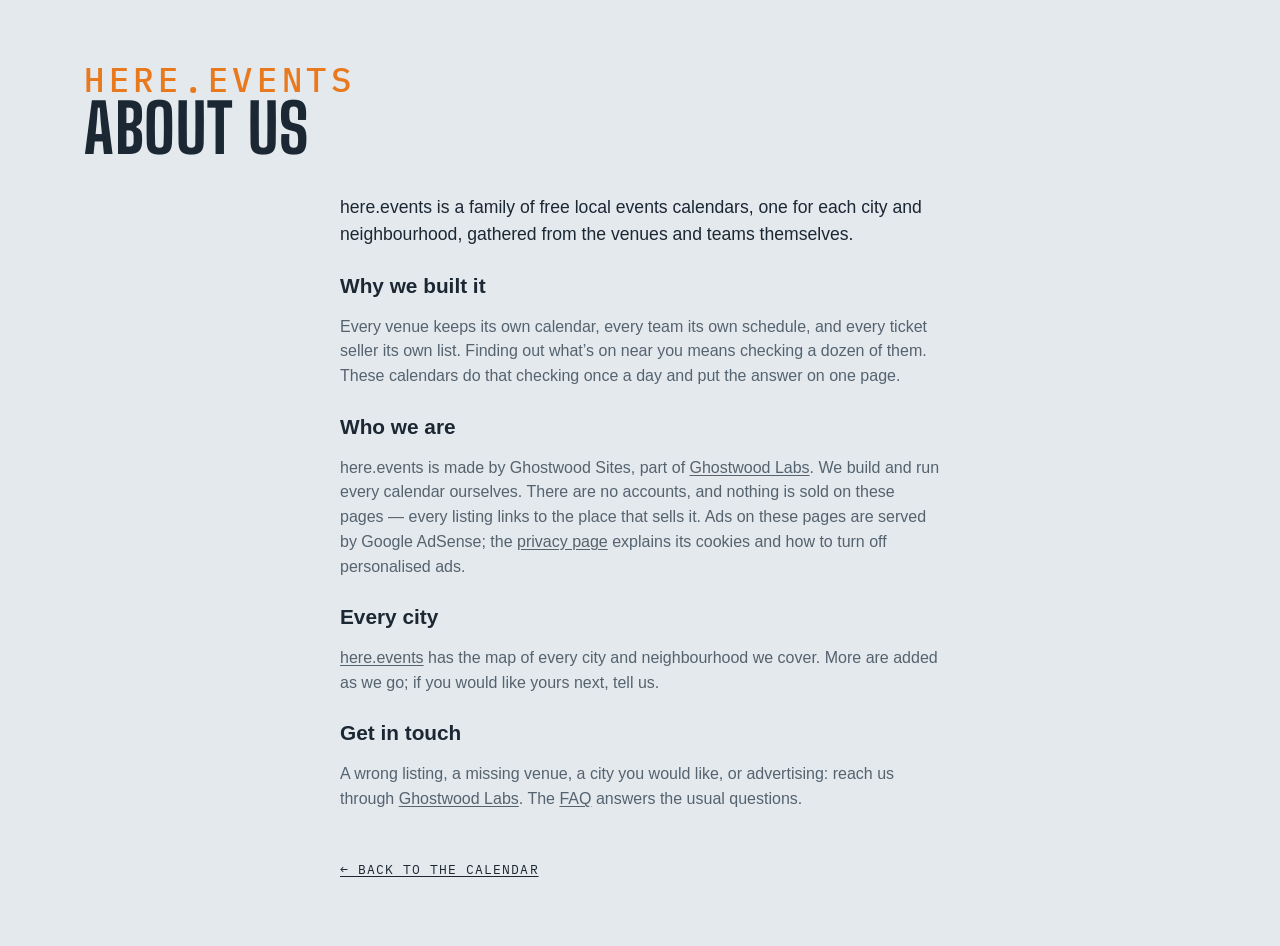
==== commit 697691a0: "Footer: a Privacy link to here.events/privacy/; About and FAQ name AdSense instead of "no ads that f" ====
--- a/site/about.html
+++ b/site/about.html
@@ -57,7 +57,7 @@
   <p>Every venue keeps its own calendar, every team its own schedule, and every ticket seller its own list. Finding out what’s on near you means checking a dozen of them. These calendars do that checking once a day and put the answer on one page.</p>
 
   <h2>Who we are</h2>
-  <p>here.events is made by Ghostwood Sites, part of <a href="https://ghostwoodlabs.com/" rel="noopener">Ghostwood Labs</a>. We build and run every calendar ourselves. There are no accounts and no ads that follow you, and nothing is sold on these pages — every listing links to the place that sells it.</p>
+  <p>here.events is made by Ghostwood Sites, part of <a href="https://ghostwoodlabs.com/" rel="noopener">Ghostwood Labs</a>. We build and run every calendar ourselves. There are no accounts, and nothing is sold on these pages — every listing links to the place that sells it. Ads on these pages are served by Google AdSense; the <a href="https://here.events/privacy/">privacy page</a> explains its cookies and how to turn off personalised ads.</p>
 
   <h2>Every city</h2>
   <p><a href="https://here.events/">here.events</a> has the map of every city and neighbourhood we cover. More are added as we go; if you would like yours next, tell us.</p>
--- a/site/styles.css
+++ b/site/styles.css
@@ -404,6 +404,10 @@
 .fp-preset { font-size: .8rem; padding: .4em .85em; min-height: 2rem; }
 .fp-preset:hover { border-color: var(--ink-soft); }
 .fp-preset.is-on { background: var(--ink); color: var(--sky); border-color: var(--ink); }
+/* the panel's foot: Apply, pinned to the bottom edge while the panel scrolls (2026-11-05) */
+.fp-foot { position: sticky; bottom: -1rem; z-index: 1; display: flex; justify-content: flex-end; margin: 1.1rem -1.1rem -1rem; padding: .7rem 1.1rem; background: var(--mist); border-top: 1px solid var(--line); }
+.fp-foot .fp-apply { font-size: .9rem; font-weight: 600; padding: .45em 1.6em; min-height: 2.25rem; background: var(--ink); color: var(--sky); border-color: var(--ink); }
+.fp-foot .fp-apply:hover { background: color-mix(in srgb, var(--ink) 85%, var(--sky)); }
 .fp-group h3 {
   white-space: nowrap; /* never wraps (Steve, 2026-09-22) */
   font-family: var(--mono); font-size: .68rem; text-transform: uppercase;
@@ -868,6 +872,7 @@
 .pop-filter { display: flex; justify-content: center; gap: .5em; align-items: center; cursor: pointer; font-weight: 600; font-size: .88rem; margin: 0 0 .8rem; }
 .pop-filter input { accent-color: var(--ink); }
 .pop-filter[hidden] { display: none; } /* an author display beats the hidden attribute: say it outright (Teams mode has no filter to include) */
+.pop-filter-note { margin: -.45rem 0 .9rem; font-size: .68rem; } /* the filter row's footnote: the calendar keeps the filters it was added with (2026-11-05) */
 
 /* ---- share / embed: a <details> in the footer that opens UPWARD, its body
    floating over the list ---- */
@@ -977,6 +982,7 @@
 footer .foot-link { order: 1; } /* Advertise, Embed, Sources */
 footer #embed { order: 2; }
 footer #sources { order: 3; } /* a page link since 2026-10-29, still last on the row */
+footer #contact { order: 4; } /* the mailto, after Sources (2026-11-05) */
 /* the Advertise link: dressed as the Sources / Embed labels, after them */
 footer .foot-link { position: relative; top: -.5px; display: inline-flex; align-items: center; gap: .4rem; /* measured half a pixel under its neighbours' labels (Steve, 2026-09-15) */ font-family: var(--mono); font-size: .9rem; text-transform: uppercase; letter-spacing: .08em; color: var(--ink); text-decoration: none; padding: .2rem 0; white-space: nowrap; }
 footer .foot-link:hover { color: var(--ink-soft); }
@@ -1963,16 +1969,20 @@
 .lm-road { fill: none; stroke: var(--road); stroke-linecap: round; stroke-linejoin: round; stroke-width: calc(var(--u, 1) * .6); opacity: .45; }
 .lm-road-primary, .lm-road-trunk { stroke-width: calc(var(--u, 1) * .9); opacity: .6; }
 .lm-road-motorway { stroke-width: calc(var(--u, 1) * 1.5); opacity: .8; }
+.lm-boundary { fill: none; stroke: var(--lm-dot); stroke-width: calc(var(--u, 1) * 1.3); stroke-dasharray: calc(var(--u, 1) * 6) calc(var(--u, 1) * 3.5); stroke-linecap: round; stroke-linejoin: round; opacity: .7; pointer-events: none; } /* the city's or neighbourhood's own line (build-local-map.mjs `boundary`): dashed, the map dots' orange, over the roads and under the labels and pins */
 .lm-town { font-family: var(--mono); font-weight: 500; letter-spacing: .08em; text-transform: uppercase; fill: var(--ink-soft); paint-order: stroke; stroke: var(--mist); stroke-width: calc(var(--u, 1) * 3); stroke-linejoin: round; pointer-events: none; }
 .lm-town-dot { fill: var(--ink-soft); }
 .lm-water-name { font-family: var(--body); font-style: italic; letter-spacing: .04em; fill: color-mix(in srgb, var(--ink) 55%, #4da3f0); pointer-events: none; }
 .lm-peak { fill: none; stroke: var(--ink-soft); stroke-width: calc(var(--u, 1) * 1.2); stroke-linejoin: round; }
 .lm-peak-name { font-family: var(--mono); letter-spacing: .06em; fill: var(--ink-soft); opacity: .8; paint-order: stroke; stroke: var(--mist); stroke-width: calc(var(--u, 1) * 3); pointer-events: none; }
+:root { --lm-dot: #e8791d; } /* the map's dots: the Ghostwood orange, one shade per theme (Steve, 2026-10-30) */
+:root[data-theme="dark"] { --lm-dot: #f08a33; }
+@media (prefers-color-scheme: dark) { :root:not([data-theme="light"]) { --lm-dot: #f08a33; } }
 .lm-pin { cursor: pointer; outline: none; }
-.lm-pin circle { stroke: var(--mist); stroke-width: calc(var(--u, 1) * 1.6); transition: stroke-width .12s; }
-.lm-pin.is-empty circle { fill: var(--mist); stroke: var(--pin); stroke-dasharray: calc(var(--u, 1) * 2) calc(var(--u, 1) * 2); } /* nothing upcoming under the filters: a hollow ring in the room's colour */
+.lm-pin circle { fill: var(--pin); stroke: var(--mist); stroke-width: calc(var(--u, 1) * 1.6); transition: stroke-width .12s; }
+.lm-pin.is-empty circle { fill: var(--mist); stroke: var(--pin); stroke-dasharray: calc(var(--u, 1) * 2) calc(var(--u, 1) * 2); } /* nothing upcoming under the filters: a hollow ring */
 .lm-pin:hover circle, .lm-pin:focus-visible circle, .lm-pin.is-open circle { stroke: var(--ink); stroke-width: calc(var(--u, 1) * 2.4); }
-.lm-pin .lm-n { font-family: var(--mono); font-weight: 700; fill: var(--mist); text-anchor: middle; pointer-events: none; }
+.lm-pin .lm-n { font-family: var(--mono); font-weight: 700; fill: #141a20; text-anchor: middle; pointer-events: none; }
 .lm-pin.is-empty .lm-n { fill: var(--pin); }
 .lm-pin .lm-name { font-family: var(--body); font-weight: 600; fill: var(--ink); paint-order: stroke; stroke: var(--mist); stroke-width: calc(var(--u, 1) * 3.2); stroke-linejoin: round; pointer-events: none; }
 .lm-pin.is-empty .lm-name { fill: var(--ink-soft); font-weight: 500; }
@@ -1984,19 +1994,24 @@
 .lm-zoom button[data-z="me"] { margin-top: .3rem; } /* the crosshair: the visitor's own spot, a little apart from the zoom */
 .lm-zoom button.is-busy { opacity: .5; cursor: progress; }
 .lm-zoom button[aria-pressed="true"] { color: #2f7fd6; border-color: #2f7fd6; }
-.lm-city { cursor: pointer; }
-.lm-city-dot { fill: #1f8a4c; stroke: #fff; stroke-width: calc(var(--u, 1) * 1.5); }
-.lm-sign-board { fill: #0f7a45; stroke: #fff; stroke-width: calc(var(--u, 1) * 1); } /* one thin white line as the board's edge (Steve, 2026-10-26: 'the white border should actually be the border') */
-.lm-sign-hit { fill: #fff; opacity: 0; }
-.lm-city:hover .lm-sign-hit, .lm-city:focus-visible .lm-sign-hit { opacity: .14; }
-.lm-sign-name, .lm-sign-mi { font-family: var(--body); font-weight: 700; letter-spacing: .01em; fill: #fff; pointer-events: none; }
-.lm-sign-name { letter-spacing: .03em; }
+.lm-zoom button[data-z="cities"] { margin-top: .3rem; } /* Switch City (and Switch Neighbourhood under it): the other sites, a little apart from the zoom — in place of the green signposts (Steve, 2026-10-31) */
+.lm-zoom button[aria-expanded="true"] { color: var(--ink); border-color: var(--ink); }
+.lm-switch .lm-sw-list { list-style: none; margin: .1rem 0 .35rem; padding: 0; }
+.lm-switch .lm-sw-row { display: flex; align-items: baseline; gap: .55rem; padding: .45rem .1rem; border-top: 1px solid var(--line); color: var(--ink); text-decoration: none; font: 500 .9rem/1.25 var(--body); }
+.lm-switch li:first-child .lm-sw-row { border-top: 0; }
+.lm-switch a.lm-sw-row:hover .lm-sw-name, .lm-switch a.lm-sw-row:focus-visible .lm-sw-name { text-decoration: underline; text-underline-offset: .15em; }
+.lm-switch .lm-sw-name { flex: 1; min-width: 0; overflow: hidden; text-overflow: ellipsis; white-space: nowrap; }
+.lm-switch .lm-sw-tag { flex: none; font-family: var(--mono); font-size: .62rem; letter-spacing: .08em; text-transform: uppercase; color: var(--ink-soft); }
+.lm-switch .lm-sw-far { flex: none; font-family: var(--mono); font-size: .72rem; letter-spacing: .04em; color: var(--ink-soft); }
+.lm-switch .is-here .lm-sw-row { font-weight: 700; }
+.lm-switch .is-here .lm-sw-row::after { content: '✓'; flex: none; color: var(--ink-soft); }
+.lm-caption .lm-reset { font: inherit; letter-spacing: inherit; text-transform: inherit; color: var(--ink); background: none; border: 0; border-bottom: 1px solid currentColor; border-radius: 0; padding: 0; cursor: pointer; } /* the filters leave nothing on the map: one tap back to the default (Steve, 2026-10-31) */
+.lm-caption .lm-reset[hidden] { display: none; }
 .lm-me-dot { fill: #2f7fd6; stroke: var(--mist); stroke-width: calc(var(--u, 1) * 2); }
 .lm-me-acc { fill: #2f7fd6; fill-opacity: .14; stroke: #2f7fd6; stroke-opacity: .45; stroke-width: calc(var(--u, 1) * .8); animation: lm-pulse 2.4s ease-out infinite; transform-box: fill-box; transform-origin: center; }
 @keyframes lm-pulse { 0% { fill-opacity: .22; } 100% { fill-opacity: .08; } }
 .lm-pin.is-city circle { opacity: .78; } /* the rest of the city on a neighbourhood map: a shade quieter than the neighbourhood's own rooms */
 .lm-pin.is-city .lm-name { font-weight: 500; fill: var(--ink-soft); }
-.lm-pin .lm-stack { stroke: var(--mist); stroke-width: calc(var(--u, 1) * 1.6); } /* a group of venues (Steve, 2026-10-28): the next venues' discs peek out behind the first */
 .lm-pin.is-group .lm-name { font-weight: 700; }
 /* a group's card: one row a venue, folded like a reddit thread — [+] opens its next events under a thread line, [–] folds them */
 .lm-pop .lm-tree { margin: 0 0 .3rem; }
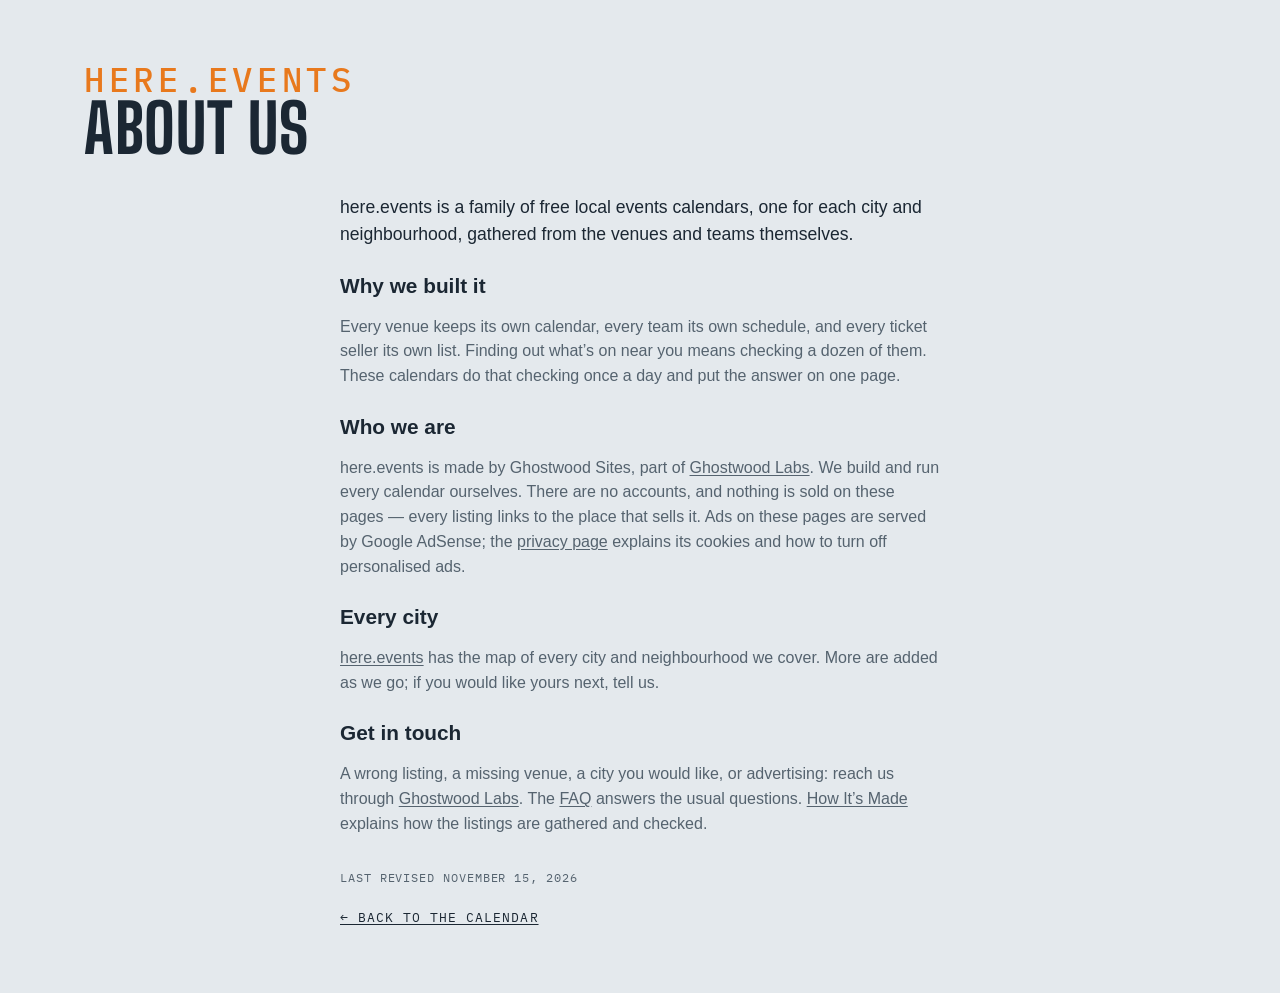
==== commit 48652dc9: "How It's Made page, Updated line, truthful sitemap dates A page on how the calendar is curated, link" ====
--- a/site/about.html
+++ b/site/about.html
@@ -63,8 +63,9 @@
   <p><a href="https://here.events/">here.events</a> has the map of every city and neighbourhood we cover. More are added as we go; if you would like yours next, tell us.</p>
 
   <h2>Get in touch</h2>
-  <p>A wrong listing, a missing venue, a city you would like, or advertising: reach us through <a href="https://ghostwoodlabs.com/" rel="noopener">Ghostwood Labs</a>. The <a href="faq.html">FAQ</a> answers the usual questions.</p>
+  <p>A wrong listing, a missing venue, a city you would like, or advertising: reach us through <a href="https://ghostwoodlabs.com/" rel="noopener">Ghostwood Labs</a>. The <a href="faq.html">FAQ</a> answers the usual questions. <a href="how.html">How It’s Made</a> explains how the listings are gathered and checked.</p>
 
+  <p class="ad-revised">Last revised <time datetime="2026-11-15">November 15, 2026</time></p>
   <a class="ad-back" href="./">← Back to the calendar</a>
 </main>
 </body>
--- a/site/styles.css
+++ b/site/styles.css
@@ -997,6 +997,11 @@
 .ad-page p, .ad-page li { color: var(--ink-soft); line-height: 1.55; }
 .ad-page ul { padding-left: 1.2rem; }
 .ad-page .ad-lead { font-size: 1.1rem; color: var(--ink); }
+.updated { margin: 1rem 0 -.6rem; font-family: var(--mono); font-size: .72rem; letter-spacing: .08em; text-transform: uppercase; color: var(--ink-soft); }
+.updated a { color: var(--ink); }
+body:has(#mapView:not([hidden])) .updated { display: none; }
+.ad-page .ad-revised { margin-top: 2rem; font-family: var(--mono); font-size: .72rem; letter-spacing: .08em; text-transform: uppercase; }
+.ad-page .ad-revised + .ad-back { margin-top: .6rem; }
 .ad-page .ad-back { display: inline-block; margin-top: 2rem; font-family: var(--mono); font-size: .8rem; text-transform: uppercase; letter-spacing: .08em; color: var(--ink); }
 footer .share summary { font-size: .9rem; white-space: nowrap; }
 .foot-inner.is-tight .share summary span, .foot-inner.is-tighter .gw-credit {
